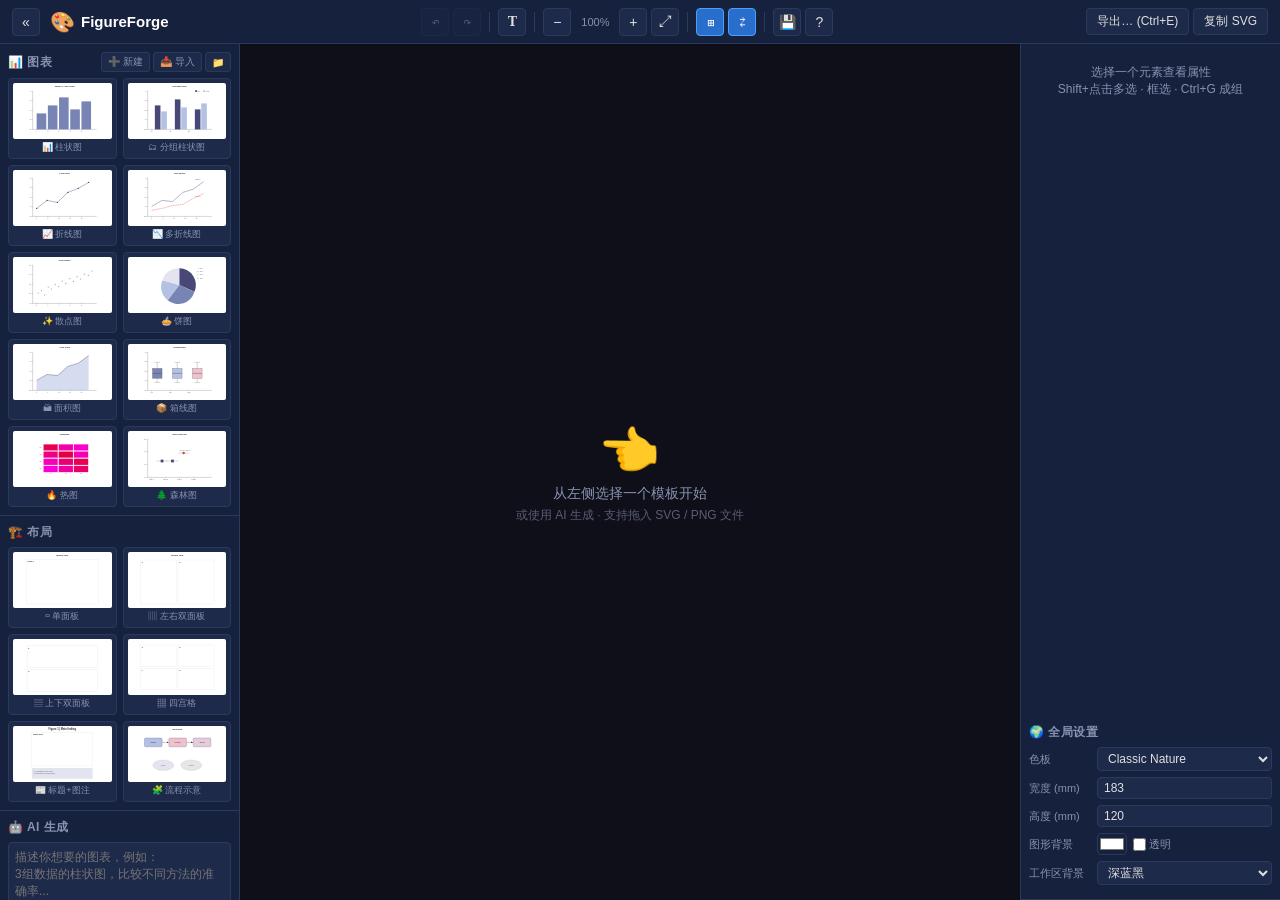
==== figureforge/index.html @ 6928ecb3 "fix(figureforge): PNG export broken by malformed font-family; library menu clipped; add width preset" ====
<!DOCTYPE html>
<html lang="zh-CN">
<head>
  <meta charset="UTF-8">
  <meta name="viewport" content="width=device-width, initial-scale=1.0">
  <title>FigureForge — 可视化图形编辑器</title>
  <link rel="stylesheet" href="css/style.css">
</head>
<body>
  <header id="topbar">
    <div class="logo">
      <button id="btn-collapse-left" class="tool-btn" title="收起/展开左侧栏">«</button>
      <span class="logo-icon">🎨</span>
      <span class="logo-text">FigureForge</span>
    </div>
    <div class="toolbar">
      <button id="btn-undo" class="tool-btn" title="撤销 (Ctrl+Z)" disabled>↶</button>
      <button id="btn-redo" class="tool-btn" title="重做 (Ctrl+Y)" disabled>↷</button>
      <span class="tool-sep"></span>
      <button id="btn-insert-text" class="tool-btn text-btn" title="插入文本框">T</button>
      <span class="tool-sep"></span>
      <button id="btn-zoom-out" class="tool-btn" title="缩小">−</button>
      <span id="zoom-level" class="zoom-display">100%</span>
      <button id="btn-zoom-in" class="tool-btn" title="放大">+</button>
      <button id="btn-zoom-fit" class="tool-btn" title="适应窗口">⤢</button>
      <span class="tool-sep"></span>
      <button id="btn-grid" class="tool-btn active" title="网格">⊞</button>
      <button id="btn-snap" class="tool-btn active" title="对齐辅助">⇄</button>
      <span class="tool-sep"></span>
      <button id="btn-save" class="tool-btn" title="保存到浏览器 (Ctrl+S)，下次打开自动恢复">💾</button>
      <button id="btn-help" class="tool-btn" title="快捷键帮助 (?)">?</button>
    </div>
    <div class="export-bar">
      <button id="btn-export-svg" class="export-btn">导出… (Ctrl+E)</button>
      <button id="btn-copy-svg" class="export-btn">复制 SVG</button>
    </div>
  </header>
  <div id="main-layout">
    <aside id="left-panel">
      <div class="panel-section">
        <div class="panel-title-row">
          <h3 class="panel-title">📊 图表</h3>
          <div class="panel-title-actions">
            <button id="btn-new-figure" class="mini-btn" title="新建空白图">➕ 新建</button>
            <button id="btn-import-svg" class="mini-btn" title="导入 SVG 文件为模板">📥 导入</button>
            <button id="btn-new-folder" class="mini-btn" title="新建分组文件夹">📁</button>
          </div>
        </div>
        <div id="chart-gallery" class="template-gallery"></div>
      </div>
      <div class="panel-section">
        <div class="panel-title-row">
          <h3 class="panel-title">🏗️ 布局</h3>
        </div>
        <div id="layout-gallery" class="template-gallery"></div>
      </div>
      <div class="panel-section ai-section">
        <h3 class="panel-title">🤖 AI 生成</h3>
        <textarea id="ai-prompt" class="ai-input" rows="4" placeholder="描述你想要的图表，例如：&#10;3组数据的柱状图，比较不同方法的准确率..."></textarea>
        <div class="ai-controls">
          <select id="ai-palette-select" class="ai-select" title="选择色板"></select>
          <button id="btn-ai-generate" class="ai-generate-btn">✨ 生成</button>
        </div>
        <div id="ai-status" class="ai-status"></div>
      </div>
    </aside>
    <main id="canvas-area">
      <div id="canvas-container">
        <div id="canvas-empty" class="canvas-empty">
          <div class="empty-icon">👈</div>
          <p>从左侧选择一个模板开始</p>
          <p class="empty-hint">或使用 AI 生成 · 支持拖入 SVG / PNG 文件</p>
        </div>
        <div id="svg-canvas" class="svg-canvas hidden"></div>
        <svg id="guides-overlay"></svg>
        <input id="text-editor" class="text-editor" type="text" spellcheck="false" />
        <div id="selection-overlay" class="selection-overlay"></div>
      </div>
      <div id="context-menu" class="context-menu hidden"></div>
    </main>
    <aside id="right-panel">
      <div id="prop-empty" class="prop-empty">
        <p>选择一个元素查看属性</p>
        <p class="empty-hint">Shift+点击多选 · 框选 · Ctrl+G 成组</p>
      </div>
      <div id="prop-panel" class="prop-panel hidden">
        <h3 class="panel-title" id="prop-title">属性</h3>
        <div id="prop-content"></div>
      </div>
      <div class="panel-section global-section">
        <h3 class="panel-title">🌍 全局设置</h3>
        <div class="prop-row">
          <label>色板</label>
          <select id="global-palette" class="prop-select"></select>
        </div>
        <div class="prop-row">
          <label>宽度 (mm)</label>
          <input type="number" id="global-width" class="prop-input" value="183" min="50" max="500">
        </div>
        <div class="prop-row">
          <label>高度 (mm)</label>
          <input type="number" id="global-height" class="prop-input" value="120" min="50" max="500">
        </div>
        <div class="prop-row">
          <label>图形背景</label>
          <div class="bg-controls">
            <input type="color" id="global-bg-color" value="#FFFFFF" title="图形背景色">
            <label class="check-label"><input type="checkbox" id="global-bg-transparent"> 透明</label>
          </div>
        </div>
        <div class="prop-row">
          <label>工作区背景</label>
          <select id="workspace-bg" class="prop-select">
            <option value="#0f0f1a">深蓝黑</option>
            <option value="#2b2b36">深灰</option>
            <option value="#e8e8ec">浅灰</option>
            <option value="#ffffff">白色</option>
            <option value="#1a2e1f">墨绿</option>
            <option value="#2e1a2a">暗紫</option>
          </select>
        </div>
      </div>
    </aside>
  </div>

  <div id="export-modal" class="modal hidden">
    <div class="modal-box">
      <h3 class="modal-title">导出图形</h3>
      <div class="modal-row">
        <span class="modal-label">格式</span>
        <div id="exp-formats" class="seg-group"></div>
      </div>
      <div class="modal-row" id="exp-scale-row">
        <span class="modal-label">分辨率</span>
        <div id="exp-scales" class="seg-group"></div>
      </div>
      <div class="modal-row" id="exp-bg-row">
        <span class="modal-label">背景</span>
        <div class="seg-group">
          <label class="seg-btn radio-label"><input type="radio" name="exp-bg" value="#FFFFFF" checked> 白色</label>
          <label class="seg-btn radio-label"><input type="radio" name="exp-bg" value="transparent"> 透明</label>
        </div>
      </div>
      <p id="exp-hint" class="modal-hint"></p>
      <div class="modal-actions">
        <button id="btn-export-cancel" class="export-btn">取消</button>
        <button id="btn-export-do" class="ai-generate-btn">导出</button>
      </div>
    </div>
  </div>

  <div id="help-modal" class="modal hidden">
    <div class="modal-box">
      <h3 class="modal-title">⌨️ 快捷键</h3>
      <div class="help-grid">
        <span>撤销 / 重做</span><span>Ctrl+Z / Ctrl+Y</span>
        <span>保存到浏览器</span><span>Ctrl+S</span>
        <span>导出对话框</span><span>Ctrl+E</span>
        <span>多选元素</span><span>Shift+点击 / 空白处拖框选</span>
        <span>全选</span><span>Ctrl+A</span>
        <span>成组 / 解组</span><span>Ctrl+G / Ctrl+Shift+G</span>
        <span>复制 / 删除</span><span>Ctrl+D / Delete</span>
        <span>微移元素</span><span>方向键（Shift+方向键 = 10 单位）</span>
        <span>缩放画布</span><span>Ctrl+加/减/0，或鼠标滚轮</span>
        <span>关闭吸附</span><span>按住 Alt 拖动</span>
        <span>复制 SVG</span><span>Ctrl+Shift+C</span>
        <span>本帮助</span><span>?</span>
      </div>
      <div class="modal-actions">
        <button id="btn-help-close" class="export-btn">关闭</button>
      </div>
    </div>
  </div>

  <input type="file" id="file-import-svg" accept=".svg" class="hidden" />
  <script src="js/palettes.js"></script>
  <script src="js/templates.js"></script>
  <script src="js/history.js"></script>
  <script src="js/storage.js"></script>
  <script src="js/library.js"></script>
  <script src="js/canvas.js"></script>
  <script src="js/properties.js"></script>
  <script src="js/ai-generate.js"></script>
  <script src="js/export.js"></script>
  <script src="js/app.js"></script>
</body>
</html>
---- figureforge/css/style.css ----
/* FigureForge — Stylesheet
   Dark theme scientific editor aesthetic. Three-panel layout. */

:root {
  --bg: #1a1a2e; --bg-panel: #16213e; --bg-canvas: #0f0f1a; --bg-input: #1e2a4a;
  --border: #2a3a5c; --text: #e0e0e0; --text-dim: #8892b0; --text-bright: #ffffff;
  --accent: #4a9eff; --accent-dim: #2a6eCC; --danger: #e53935; --success: #2e9e44;
  --selection: #4a9eff; --radius: 4px;
  --font: -apple-system, BlinkMacSystemFont, 'Segoe UI', Roboto, sans-serif;
}

* { margin: 0; padding: 0; box-sizing: border-box; }
body { font-family: var(--font); background: var(--bg); color: var(--text); overflow: hidden; height: 100vh; font-size: 13px; }

#topbar { display: flex; align-items: center; justify-content: space-between; height: 44px; background: var(--bg-panel); border-bottom: 1px solid var(--border); padding: 0 12px; gap: 12px; }
.logo { display: flex; align-items: center; gap: 6px; flex-shrink: 0; }
.logo-icon { font-size: 20px; }
.logo-text { font-size: 15px; font-weight: 600; color: var(--text-bright); }
.toolbar { display: flex; align-items: center; gap: 4px; }
.tool-btn { background: var(--bg-input); border: 1px solid var(--border); color: var(--text); width: 28px; height: 28px; border-radius: var(--radius); cursor: pointer; font-size: 14px; display: flex; align-items: center; justify-content: center; transition: all 0.15s; }
.tool-btn:hover { background: var(--accent-dim); border-color: var(--accent); }
.tool-btn:disabled { opacity: 0.3; cursor: not-allowed; }
.tool-btn.active { background: var(--accent-dim); border-color: var(--accent); color: var(--text-bright); }
.tool-sep { width: 1px; height: 20px; background: var(--border); margin: 0 4px; }
.zoom-display { font-size: 11px; color: var(--text-dim); min-width: 40px; text-align: center; }
.export-bar { display: flex; gap: 4px; }
.export-btn { background: var(--bg-input); border: 1px solid var(--border); color: var(--text); padding: 4px 10px; border-radius: var(--radius); cursor: pointer; font-size: 12px; transition: all 0.15s; }
.export-btn:hover { background: var(--accent-dim); border-color: var(--accent); }

#main-layout { display: flex; height: calc(100vh - 44px); }
#left-panel { width: 240px; background: var(--bg-panel); border-right: 1px solid var(--border); overflow-y: auto; flex-shrink: 0; }
#right-panel { width: 260px; background: var(--bg-panel); border-left: 1px solid var(--border); overflow-y: auto; flex-shrink: 0; display: flex; flex-direction: column; }
.panel-section { padding: 8px; border-bottom: 1px solid var(--border); }
.panel-title { font-size: 12px; font-weight: 600; color: var(--text-dim); margin-bottom: 6px; text-transform: uppercase; letter-spacing: 0.5px; }

.template-gallery { display: grid; grid-template-columns: 1fr 1fr; gap: 6px; }
.template-item { background: var(--bg-input); border: 1px solid var(--border); border-radius: var(--radius); padding: 4px; cursor: pointer; transition: all 0.15s; display: flex; flex-direction: column; align-items: stretch; gap: 2px; overflow: hidden; }
.template-item:hover { border-color: var(--accent); background: var(--accent-dim); }
.template-item.selected { border-color: var(--accent); box-shadow: 0 0 0 1px var(--accent); }
.template-thumb { width: 100%; height: 56px; background: #fff; border-radius: 2px; display: flex; align-items: center; justify-content: center; overflow: hidden; }
.template-thumb svg { max-width: 100%; max-height: 100%; }
.template-label { font-size: 9px; color: var(--text-dim); text-align: center; white-space: nowrap; overflow: hidden; text-overflow: ellipsis; }
.template-item.selected .template-label { color: var(--text-bright); }

.ai-section { display: flex; flex-direction: column; }
.ai-input { background: var(--bg-input); border: 1px solid var(--border); border-radius: var(--radius); color: var(--text); font-family: var(--font); font-size: 12px; padding: 6px; resize: vertical; width: 100%; }
.ai-input:focus { outline: none; border-color: var(--accent); }
.ai-controls { display: flex; gap: 4px; margin-top: 6px; }
.ai-select { background: var(--bg-input); border: 1px solid var(--border); color: var(--text); border-radius: var(--radius); padding: 4px; font-size: 11px; flex: 1; }
.ai-generate-btn { background: var(--accent); border: none; color: var(--text-bright); padding: 4px 12px; border-radius: var(--radius); cursor: pointer; font-size: 12px; font-weight: 600; transition: all 0.15s; white-space: nowrap; }
.ai-generate-btn:hover { background: var(--accent-dim); }
.ai-generate-btn:disabled { opacity: 0.5; cursor: wait; }
.ai-status { font-size: 11px; color: var(--text-dim); margin-top: 4px; min-height: 14px; }
.ai-status.error { color: var(--danger); }
.ai-status.success { color: var(--success); }

#canvas-area { flex: 1; background: var(--bg-canvas); position: relative; overflow: hidden; }
#canvas-container { width: 100%; height: 100%; display: flex; align-items: center; justify-content: center; position: relative; }
.canvas-empty { text-align: center; color: var(--text-dim); }
.canvas-empty .empty-icon { font-size: 48px; margin-bottom: 8px; }
.canvas-empty p { font-size: 14px; }
.canvas-empty .empty-hint { font-size: 12px; color: var(--text-dim); opacity: 0.6; margin-top: 4px; }
.svg-canvas { background: #ffffff; box-shadow: 0 4px 20px rgba(0,0,0,0.4); position: relative; cursor: default; }
.svg-canvas.hidden { display: none; }
.canvas-empty.hidden { display: none; }
.svg-canvas.show-grid { background-image: linear-gradient(rgba(0,0,0,0.04) 1px, transparent 1px), linear-gradient(90deg, rgba(0,0,0,0.04) 1px, transparent 1px); background-size: 10px 10px; }
.svg-canvas svg { display: block; }
.svg-canvas svg [data-edit="true"] { cursor: move; }
.svg-canvas svg text[data-edit="true"] { cursor: text; }
.selection-overlay { position: absolute; pointer-events: none; border: 1.5px solid var(--selection); border-radius: 2px; box-shadow: 0 0 0 1px rgba(74,158,255,0.3); display: none; }
.selection-overlay.active { display: block; }

/* Smart alignment guides (BioRender / Figma style) */
#guides-overlay { position: absolute; inset: 0; width: 100%; height: 100%; pointer-events: none; z-index: 30; overflow: visible; }
#guides-overlay .smart-guide { stroke: #e91e8c; stroke-width: 1; stroke-dasharray: none; opacity: 0.95; }
#guides-overlay .member-rect { fill: none; stroke: var(--selection); stroke-width: 1; stroke-dasharray: 3,3; opacity: 0.8; }
#guides-overlay .rubber-rect { fill: rgba(74,158,255,0.08); stroke: var(--selection); stroke-width: 1; stroke-dasharray: 4,3; }

/* Inline text editor */
.text-editor { position: absolute; display: none; z-index: 40; background: rgba(255,255,255,0.96); border: 1px solid var(--accent); border-radius: 2px; padding: 0 3px; outline: none; font-family: var(--font); pointer-events: auto; }
.text-editor.active { display: block; }

/* Toolbar extras */
.text-btn { font-weight: 700; font-family: Georgia, serif; }
#btn-collapse-left { margin-right: 4px; }

/* Left panel collapse */
#left-panel { transition: width 0.15s ease; overflow-x: hidden; }
#left-panel.collapsed { width: 0 !important; border-right: none; padding: 0; }

/* Panel section header row */
.panel-title-row { display: flex; align-items: center; justify-content: space-between; margin-bottom: 6px; gap: 4px; }
.panel-title-row .panel-title { margin-bottom: 0; }
.panel-title-actions { display: flex; gap: 3px; }
.mini-btn { background: var(--bg-input); border: 1px solid var(--border); color: var(--text-dim); border-radius: 3px; font-size: 10px; padding: 2px 6px; cursor: pointer; white-space: nowrap; transition: all 0.15s; }
.mini-btn:hover { border-color: var(--accent); color: var(--text-bright); }

/* Folders */
.folder-row { grid-column: 1 / -1; display: flex; align-items: center; gap: 5px; padding: 4px 6px; background: var(--bg-input); border: 1px solid var(--border); border-radius: var(--radius); cursor: pointer; font-size: 12px; color: var(--text); user-select: none; }
.folder-row:hover { border-color: var(--accent); }
.folder-toggle { width: 10px; color: var(--text-dim); font-size: 9px; }
.folder-icon { font-size: 12px; }
.folder-name { flex: 1; overflow: hidden; text-overflow: ellipsis; white-space: nowrap; }
.folder-count { font-size: 10px; color: var(--text-dim); background: var(--bg-panel); border-radius: 8px; padding: 0 6px; }
.inline-rename { background: var(--bg-panel); border: 1px solid var(--accent); color: var(--text-bright); font-size: 10px; border-radius: 2px; padding: 1px 3px; width: 100%; min-width: 0; outline: none; font-family: var(--font); }

/* Property panel buttons */
.prop-btn { background: var(--bg-input); border: 1px solid var(--border); color: var(--text); border-radius: var(--radius); font-size: 11px; padding: 4px 8px; cursor: pointer; flex: 1; transition: all 0.15s; }
.prop-btn:hover { border-color: var(--accent); }
.prop-btn.danger { color: var(--danger); }
.prop-btn.danger:hover { background: rgba(229,57,53,0.15); }

/* Background controls */
.bg-controls { display: flex; align-items: center; gap: 6px; flex: 1; }
.bg-controls input[type="color"] { width: 30px; height: 22px; border: 1px solid var(--border); border-radius: var(--radius); background: none; cursor: pointer; padding: 0; }
.check-label { font-size: 11px; color: var(--text-dim); display: flex; align-items: center; gap: 3px; white-space: nowrap; cursor: pointer; }

/* Modals */
.modal { position: fixed; inset: 0; background: rgba(0,0,0,0.55); z-index: 500; display: flex; align-items: center; justify-content: center; }
.modal.hidden { display: none; }
.modal-box { background: var(--bg-panel); border: 1px solid var(--border); border-radius: 8px; padding: 18px 20px; width: 420px; max-width: 92vw; max-height: 86vh; overflow-y: auto; box-shadow: 0 12px 40px rgba(0,0,0,0.5); }
.modal-title { font-size: 14px; color: var(--text-bright); margin-bottom: 14px; }
.modal-row { display: flex; align-items: center; gap: 10px; margin-bottom: 10px; flex-wrap: wrap; }
.modal-label { font-size: 12px; color: var(--text-dim); min-width: 52px; }
.modal-hint { font-size: 11px; color: var(--text-dim); margin: 4px 0 12px 0; min-height: 14px; }
.modal-actions { display: flex; justify-content: flex-end; gap: 8px; }
.seg-group { display: flex; gap: 4px; flex-wrap: wrap; }
.seg-btn { background: var(--bg-input); border: 1px solid var(--border); color: var(--text); border-radius: var(--radius); font-size: 12px; padding: 5px 12px; cursor: pointer; transition: all 0.15s; }
.seg-btn:hover { border-color: var(--accent); }
.seg-btn.active { background: var(--accent-dim); border-color: var(--accent); color: var(--text-bright); }
.radio-label { display: flex; align-items: center; gap: 5px; }

/* Help modal */
.help-grid { display: grid; grid-template-columns: auto 1fr; gap: 6px 16px; font-size: 12px; margin-bottom: 12px; }
.help-grid span:nth-child(odd) { color: var(--text-dim); }
.help-grid span:nth-child(even) { color: var(--text-bright); font-family: monospace; }

/* Drop hover state */
#canvas-area.drop-hover::after { content: '松手放入 SVG / 图片'; position: absolute; inset: 12px; border: 2px dashed var(--accent); border-radius: 8px; display: flex; align-items: center; justify-content: center; color: var(--text-bright); font-size: 15px; background: rgba(74,158,255,0.08); pointer-events: none; z-index: 50; }


.context-menu { position: absolute; background: var(--bg-panel); border: 1px solid var(--border); border-radius: var(--radius); box-shadow: 0 4px 12px rgba(0,0,0,0.4); z-index: 100; min-width: 140px; padding: 4px 0; }
.context-menu.hidden { display: none; }
.context-menu-item { padding: 6px 12px; cursor: pointer; font-size: 12px; color: var(--text); display: flex; align-items: center; gap: 6px; }
.context-menu-item:hover { background: var(--accent-dim); }
.context-menu-item.danger { color: var(--danger); }
.context-menu-item.danger:hover { background: rgba(229,57,53,0.2); }
.context-menu-sep { height: 1px; background: var(--border); margin: 4px 0; }

.prop-empty { padding: 20px; text-align: center; color: var(--text-dim); font-size: 12px; }
.prop-panel.hidden { display: none; }
.prop-panel { padding: 8px; flex: 1; }
.prop-row { display: flex; align-items: center; justify-content: space-between; margin-bottom: 6px; gap: 8px; }
.prop-row label { font-size: 11px; color: var(--text-dim); flex-shrink: 0; min-width: 60px; }
.prop-input, .prop-select { background: var(--bg-input); border: 1px solid var(--border); color: var(--text); border-radius: var(--radius); padding: 3px 6px; font-size: 12px; flex: 1; min-width: 0; font-family: var(--font); }
.prop-input:focus, .prop-select:focus { outline: none; border-color: var(--accent); }
.prop-color { display: flex; align-items: center; gap: 4px; flex: 1; }
.prop-color input[type="color"] { width: 28px; height: 22px; border: 1px solid var(--border); border-radius: var(--radius); cursor: pointer; background: none; padding: 0; }
.prop-color input[type="color"]::-webkit-color-swatch-wrapper { padding: 0; }
.prop-color input[type="color"]::-webkit-color-swatch { border: none; border-radius: 2px; }
.prop-color input[type="text"] { background: var(--bg-input); border: 1px solid var(--border); color: var(--text); border-radius: var(--radius); padding: 3px 4px; font-size: 11px; flex: 1; min-width: 0; font-family: monospace; }
.prop-slider { display: flex; align-items: center; gap: 6px; flex: 1; }
.prop-slider input[type="range"] { flex: 1; height: 4px; -webkit-appearance: none; appearance: none; background: var(--bg-input); border-radius: 2px; outline: none; }
.prop-slider input[type="range"]::-webkit-slider-thumb { -webkit-appearance: none; appearance: none; width: 12px; height: 12px; border-radius: 50%; background: var(--accent); cursor: pointer; }
.prop-slider .slider-value { font-size: 10px; color: var(--text-dim); min-width: 30px; text-align: right; font-family: monospace; }
.prop-section-header { font-size: 11px; font-weight: 600; color: var(--accent); margin: 8px 0 4px 0; padding-bottom: 2px; border-bottom: 1px solid var(--border); }
.global-section { margin-top: auto; }

::-webkit-scrollbar { width: 6px; height: 6px; }
::-webkit-scrollbar-track { background: var(--bg-panel); }
::-webkit-scrollbar-thumb { background: var(--border); border-radius: 3px; }
::-webkit-scrollbar-thumb:hover { background: var(--text-dim); }
.hidden { display: none !important; }

.ff-toast { position: fixed; bottom: 24px; left: 50%; transform: translateX(-50%) translateY(20px); background: var(--bg-panel); border: 1px solid var(--border); color: var(--text); padding: 8px 16px; border-radius: var(--radius); font-size: 12px; box-shadow: 0 4px 12px rgba(0,0,0,0.4); z-index: 1000; opacity: 0; pointer-events: none; transition: all 0.25s; }
.ff-toast.show { opacity: 1; transform: translateX(-50%) translateY(0); }
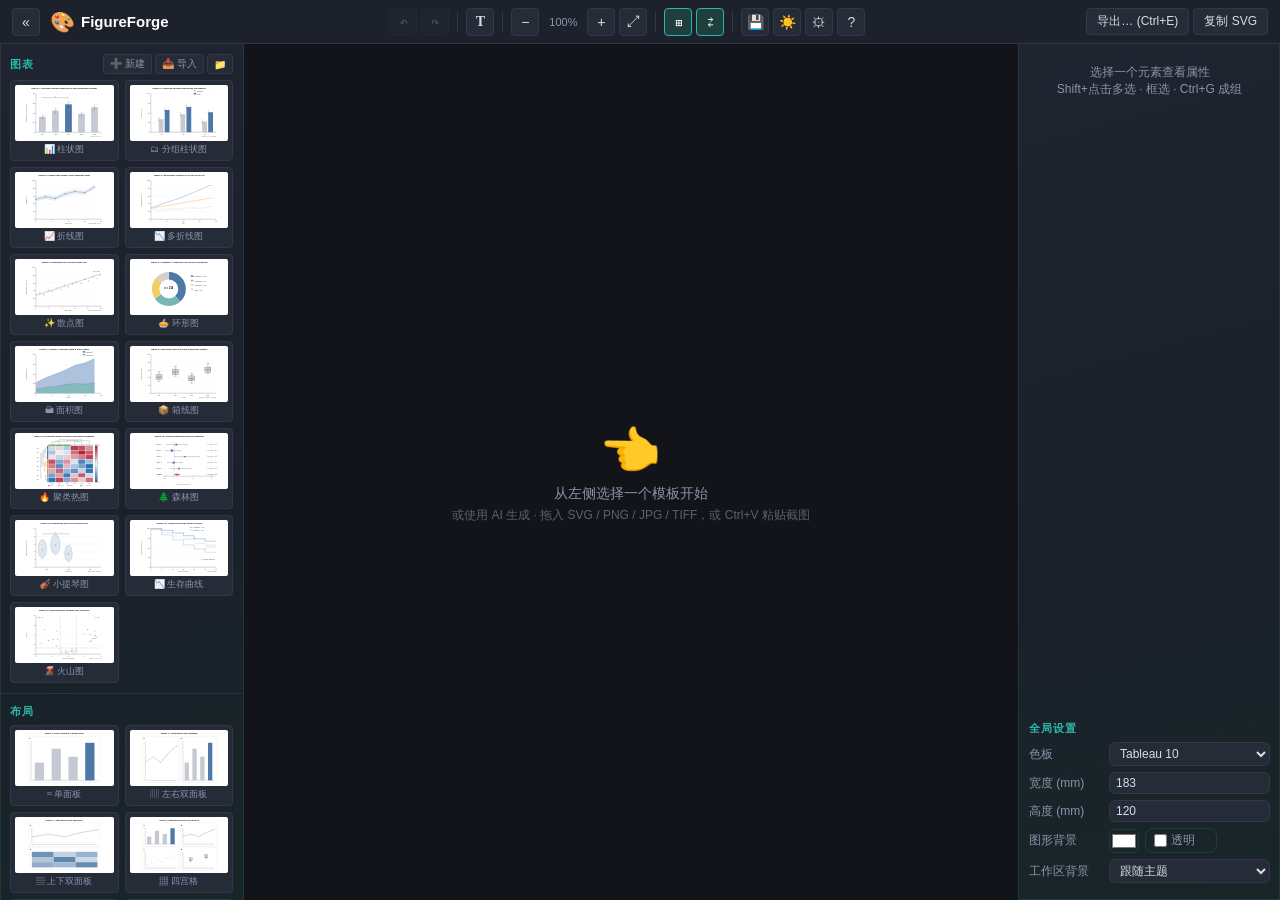
==== commit 0473ccab: "feat(figureforge): major upgrade — 22 pub-grade templates, 14 palettes, day/night theme, bitmap edit" ====
--- a/figureforge/index.html
+++ b/figureforge/index.html
@@ -28,6 +28,8 @@
       <button id="btn-snap" class="tool-btn active" title="对齐辅助">⇄</button>
       <span class="tool-sep"></span>
       <button id="btn-save" class="tool-btn" title="保存到浏览器 (Ctrl+S)，下次打开自动恢复">💾</button>
+      <button id="btn-theme" class="tool-btn" title="切换白天 / 黑夜主题">☀️</button>
+      <button id="btn-settings" class="tool-btn" title="AI 接口设置">⚙</button>
       <button id="btn-help" class="tool-btn" title="快捷键帮助 (?)">?</button>
     </div>
     <div class="export-bar">
@@ -39,10 +41,10 @@
     <aside id="left-panel">
       <div class="panel-section">
         <div class="panel-title-row">
-          <h3 class="panel-title">📊 图表</h3>
+          <h3 class="panel-title">图表</h3>
           <div class="panel-title-actions">
             <button id="btn-new-figure" class="mini-btn" title="新建空白图">➕ 新建</button>
-            <button id="btn-import-svg" class="mini-btn" title="导入 SVG 文件为模板">📥 导入</button>
+            <button id="btn-import-svg" class="mini-btn" title="导入 SVG（可编辑矢量）或 PNG / JPG / TIFF 图片">📥 导入</button>
             <button id="btn-new-folder" class="mini-btn" title="新建分组文件夹">📁</button>
           </div>
         </div>
@@ -50,12 +52,12 @@
       </div>
       <div class="panel-section">
         <div class="panel-title-row">
-          <h3 class="panel-title">🏗️ 布局</h3>
+          <h3 class="panel-title">布局</h3>
         </div>
         <div id="layout-gallery" class="template-gallery"></div>
       </div>
       <div class="panel-section ai-section">
-        <h3 class="panel-title">🤖 AI 生成</h3>
+        <h3 class="panel-title">AI 生成</h3>
         <textarea id="ai-prompt" class="ai-input" rows="4" placeholder="描述你想要的图表，例如：&#10;3组数据的柱状图，比较不同方法的准确率..."></textarea>
         <div class="ai-controls">
           <select id="ai-palette-select" class="ai-select" title="选择色板"></select>
@@ -69,7 +71,7 @@
         <div id="canvas-empty" class="canvas-empty">
           <div class="empty-icon">👈</div>
           <p>从左侧选择一个模板开始</p>
-          <p class="empty-hint">或使用 AI 生成 · 支持拖入 SVG / PNG 文件</p>
+          <p class="empty-hint">或使用 AI 生成 · 拖入 SVG / PNG / JPG / TIFF，或 Ctrl+V 粘贴截图</p>
         </div>
         <div id="svg-canvas" class="svg-canvas hidden"></div>
         <svg id="guides-overlay"></svg>
@@ -88,7 +90,7 @@
         <div id="prop-content"></div>
       </div>
       <div class="panel-section global-section">
-        <h3 class="panel-title">🌍 全局设置</h3>
+        <h3 class="panel-title">全局设置</h3>
         <div class="prop-row">
           <label>色板</label>
           <select id="global-palette" class="prop-select"></select>
@@ -111,12 +113,24 @@
         <div class="prop-row">
           <label>工作区背景</label>
           <select id="workspace-bg" class="prop-select">
-            <option value="#0f0f1a">深蓝黑</option>
-            <option value="#2b2b36">深灰</option>
-            <option value="#e8e8ec">浅灰</option>
-            <option value="#ffffff">白色</option>
-            <option value="#1a2e1f">墨绿</option>
-            <option value="#2e1a2a">暗紫</option>
+            <option value="auto">跟随主题</option>
+            <optgroup label="深色">
+              <option value="#121419">曜石黑</option>
+              <option value="#0f0f1a">深蓝黑</option>
+              <option value="#23262e">石墨灰</option>
+              <option value="#1a2e1f">墨绿</option>
+              <option value="#2e1a2a">暗紫</option>
+              <option value="#2e1a1a">酒红</option>
+              <option value="#0e2233">深海蓝</option>
+            </optgroup>
+            <optgroup label="浅色">
+              <option value="#e2e7ef">云雾灰</option>
+              <option value="#dde4ee">蓝灰</option>
+              <option value="#f5f2ea">象牙白</option>
+              <option value="#ece2d0">暖沙</option>
+              <option value="#dfe9e8">浅青</option>
+              <option value="#ffffff">纯白</option>
+            </optgroup>
           </select>
         </div>
       </div>
@@ -145,6 +159,20 @@
       <div class="modal-actions">
         <button id="btn-export-cancel" class="export-btn">取消</button>
         <button id="btn-export-do" class="ai-generate-btn">导出</button>
+      </div>
+    </div>
+  </div>
+
+  <div id="settings-modal" class="modal hidden">
+    <div class="modal-box">
+      <h3 class="modal-title">⚙ AI 接口设置</h3>
+      <div class="modal-row"><span class="modal-label">API 地址</span><input type="text" id="set-api-base" class="prop-input" style="flex:1" placeholder="https://api.openai.com/v1"></div>
+      <div class="modal-row"><span class="modal-label">API Key</span><input type="password" id="set-api-key" class="prop-input" style="flex:1" placeholder="sk-..."></div>
+      <div class="modal-row"><span class="modal-label">模型</span><input type="text" id="set-api-model" class="prop-input" style="flex:1" placeholder="gpt-4o"></div>
+      <p class="modal-hint">配置仅保存在浏览器本地，通过 OpenAI 兼容接口直接调用。留空时「✨ 生成」会展示内置出版级示例图。</p>
+      <div class="modal-actions">
+        <button id="btn-settings-close" class="export-btn">取消</button>
+        <button id="btn-settings-save" class="ai-generate-btn">保存</button>
       </div>
     </div>
   </div>
@@ -161,9 +189,12 @@
         <span>成组 / 解组</span><span>Ctrl+G / Ctrl+Shift+G</span>
         <span>复制 / 删除</span><span>Ctrl+D / Delete</span>
         <span>微移元素</span><span>方向键（Shift+方向键 = 10 单位）</span>
+        <span>缩放元素</span><span>选中矩形/圆/图片后拖动四角手柄</span>
         <span>缩放画布</span><span>Ctrl+加/减/0，或鼠标滚轮</span>
         <span>关闭吸附</span><span>按住 Alt 拖动</span>
         <span>复制 SVG</span><span>Ctrl+Shift+C</span>
+        <span>粘贴图片</span><span>Ctrl+V（截图直接入画布）</span>
+        <span>裁剪 / 旋转图片</span><span>双击图片，或选中后在右侧面板</span>
         <span>本帮助</span><span>?</span>
       </div>
       <div class="modal-actions">
@@ -172,7 +203,7 @@
     </div>
   </div>
 
-  <input type="file" id="file-import-svg" accept=".svg" class="hidden" />
+  <input type="file" id="file-import-svg" accept=".svg,.png,.jpg,.jpeg,.webp,.gif,.tiff,.tif" class="hidden" />
   <script src="js/palettes.js"></script>
   <script src="js/templates.js"></script>
   <script src="js/history.js"></script>
@@ -182,6 +213,7 @@
   <script src="js/properties.js"></script>
   <script src="js/ai-generate.js"></script>
   <script src="js/export.js"></script>
+  <script src="js/daynight.js"></script>
   <script src="js/app.js"></script>
 </body>
 </html>
--- a/figureforge/css/style.css
+++ b/figureforge/css/style.css
@@ -1,12 +1,31 @@
 /* FigureForge — Stylesheet
-   Dark theme scientific editor aesthetic. Three-panel layout. */
+   Dual theme (dark default + light) over CSS variables, three-panel layout.
+   Toggle via the ☀/🌙 toolbar button with the day/night sky transition.
+   Control-panel design language (filled sliders, hairline sections, teal
+   micro-labels, gradient panels) adapted from currve-arrow.yysuni.com. */
 
 :root {
-  --bg: #1a1a2e; --bg-panel: #16213e; --bg-canvas: #0f0f1a; --bg-input: #1e2a4a;
-  --border: #2a3a5c; --text: #e0e0e0; --text-dim: #8892b0; --text-bright: #ffffff;
-  --accent: #4a9eff; --accent-dim: #2a6eCC; --danger: #e53935; --success: #2e9e44;
-  --selection: #4a9eff; --radius: 4px;
+  --bg: #171a21; --bg-panel: #1d212b; --bg-canvas: #121419; --bg-input: #262b38;
+  --border: #313849; --text: #d7dce6; --text-dim: #8a94ab; --text-bright: #ffffff;
+  --accent: #2bb8ab; --accent-dim: #1e3f3c; --danger: #e53935; --success: #2e9e44;
+  --selection: #2bb8ab; --radius: 4px;
+  --shadow-canvas: 0 4px 20px rgba(0,0,0,0.45);
+  --track: #39404e; --thumb-ring: #565f70;
+  --panel-grad: linear-gradient(165deg, #1f2430 0%, #1b202a 55%, #182628 100%);
+  --border-panel: rgba(43, 184, 171, 0.16);
   --font: -apple-system, BlinkMacSystemFont, 'Segoe UI', Roboto, sans-serif;
+}
+
+/* Daylight (paper) theme — flipped by body.theme-light */
+body.theme-light {
+  --bg: #e9edf4; --bg-panel: #f8fafd; --bg-canvas: #e2e7ef; --bg-input: #ffffff;
+  --border: #d3dae6; --text: #2c3345; --text-dim: #64708c; --text-bright: #131826;
+  --accent: #0d9488; --accent-dim: #d7f0ec; --danger: #c62828; --success: #2e7d32;
+  --selection: #0d9488;
+  --shadow-canvas: 0 6px 24px rgba(30, 42, 68, 0.16);
+  --track: #e5e7eb; --thumb-ring: #cbd5e1;
+  --panel-grad: linear-gradient(165deg, #ffffff 0%, #f7f9fb 55%, #ecf7f5 100%);
+  --border-panel: rgba(13, 148, 136, 0.2);
 }
 
 * { margin: 0; padding: 0; box-sizing: border-box; }
@@ -22,16 +41,17 @@
 .tool-btn:disabled { opacity: 0.3; cursor: not-allowed; }
 .tool-btn.active { background: var(--accent-dim); border-color: var(--accent); color: var(--text-bright); }
 .tool-sep { width: 1px; height: 20px; background: var(--border); margin: 0 4px; }
-.zoom-display { font-size: 11px; color: var(--text-dim); min-width: 40px; text-align: center; }
+.zoom-display { font-size: 11px; color: var(--text-dim); min-width: 40px; text-align: center; font-variant-numeric: tabular-nums; }
 .export-bar { display: flex; gap: 4px; }
 .export-btn { background: var(--bg-input); border: 1px solid var(--border); color: var(--text); padding: 4px 10px; border-radius: var(--radius); cursor: pointer; font-size: 12px; transition: all 0.15s; }
 .export-btn:hover { background: var(--accent-dim); border-color: var(--accent); }
 
 #main-layout { display: flex; height: calc(100vh - 44px); }
-#left-panel { width: 240px; background: var(--bg-panel); border-right: 1px solid var(--border); overflow-y: auto; flex-shrink: 0; }
-#right-panel { width: 260px; background: var(--bg-panel); border-left: 1px solid var(--border); overflow-y: auto; flex-shrink: 0; display: flex; flex-direction: column; }
-.panel-section { padding: 8px; border-bottom: 1px solid var(--border); }
-.panel-title { font-size: 12px; font-weight: 600; color: var(--text-dim); margin-bottom: 6px; text-transform: uppercase; letter-spacing: 0.5px; }
+#left-panel { width: 244px; background: var(--panel-grad); border-right: 1px solid var(--border-panel); overflow-y: auto; flex-shrink: 0; box-shadow: inset 1px 0 0 rgba(255,255,255,0.06); }
+#right-panel { width: 262px; background: var(--panel-grad); border-left: 1px solid var(--border-panel); overflow-y: auto; flex-shrink: 0; display: flex; flex-direction: column; box-shadow: inset -1px 0 0 rgba(255,255,255,0.06); }
+body.theme-light #left-panel, body.theme-light #right-panel { box-shadow: none; }
+.panel-section { padding: 10px; border-bottom: 1px solid var(--border-panel); }
+.panel-title { font-size: 11px; font-weight: 600; color: var(--accent); margin-bottom: 6px; text-transform: uppercase; letter-spacing: 0.09em; }
 
 .template-gallery { display: grid; grid-template-columns: 1fr 1fr; gap: 6px; }
 .template-item { background: var(--bg-input); border: 1px solid var(--border); border-radius: var(--radius); padding: 4px; cursor: pointer; transition: all 0.15s; display: flex; flex-direction: column; align-items: stretch; gap: 2px; overflow: hidden; }
@@ -47,9 +67,10 @@
 .ai-input:focus { outline: none; border-color: var(--accent); }
 .ai-controls { display: flex; gap: 4px; margin-top: 6px; }
 .ai-select { background: var(--bg-input); border: 1px solid var(--border); color: var(--text); border-radius: var(--radius); padding: 4px; font-size: 11px; flex: 1; }
-.ai-generate-btn { background: var(--accent); border: none; color: var(--text-bright); padding: 4px 12px; border-radius: var(--radius); cursor: pointer; font-size: 12px; font-weight: 600; transition: all 0.15s; white-space: nowrap; }
-.ai-generate-btn:hover { background: var(--accent-dim); }
-.ai-generate-btn:disabled { opacity: 0.5; cursor: wait; }
+.ai-generate-btn { background: linear-gradient(90deg, #14b8a6, #0d9488); border: none; color: #ffffff; padding: 5px 14px; border-radius: 8px; cursor: pointer; font-size: 12px; font-weight: 600; transition: filter 0.15s, box-shadow 0.15s; white-space: nowrap; box-shadow: 0 4px 14px rgba(20, 184, 166, 0.25); }
+.ai-generate-btn:hover { filter: brightness(1.05); box-shadow: 0 5px 16px rgba(20, 184, 166, 0.32); }
+.ai-generate-btn:active { filter: brightness(0.94); box-shadow: 0 2px 8px rgba(20, 184, 166, 0.22); }
+.ai-generate-btn:disabled { opacity: 0.5; cursor: wait; filter: none; }
 .ai-status { font-size: 11px; color: var(--text-dim); margin-top: 4px; min-height: 14px; }
 .ai-status.error { color: var(--danger); }
 .ai-status.success { color: var(--success); }
@@ -60,7 +81,7 @@
 .canvas-empty .empty-icon { font-size: 48px; margin-bottom: 8px; }
 .canvas-empty p { font-size: 14px; }
 .canvas-empty .empty-hint { font-size: 12px; color: var(--text-dim); opacity: 0.6; margin-top: 4px; }
-.svg-canvas { background: #ffffff; box-shadow: 0 4px 20px rgba(0,0,0,0.4); position: relative; cursor: default; }
+.svg-canvas { background: #ffffff; box-shadow: var(--shadow-canvas); position: relative; cursor: default; }
 .svg-canvas.hidden { display: none; }
 .canvas-empty.hidden { display: none; }
 .svg-canvas.show-grid { background-image: linear-gradient(rgba(0,0,0,0.04) 1px, transparent 1px), linear-gradient(90deg, rgba(0,0,0,0.04) 1px, transparent 1px); background-size: 10px 10px; }
@@ -76,6 +97,23 @@
 #guides-overlay .member-rect { fill: none; stroke: var(--selection); stroke-width: 1; stroke-dasharray: 3,3; opacity: 0.8; }
 #guides-overlay .rubber-rect { fill: rgba(74,158,255,0.08); stroke: var(--selection); stroke-width: 1; stroke-dasharray: 4,3; }
 
+/* Resize handles (single selection of rect / image / circle / ellipse) */
+#guides-overlay .resize-handle { fill: #ffffff; stroke: var(--selection); stroke-width: 1.4; pointer-events: all; cursor: nwse-resize; }
+#guides-overlay .resize-handle[data-corner="ne"],
+#guides-overlay .resize-handle[data-corner="sw"] { cursor: nesw-resize; }
+#guides-overlay .resize-handle:hover { fill: var(--selection); }
+
+/* Crop overlay (image crop mode) */
+#guides-overlay .crop-shade { fill: rgba(10, 12, 18, 0.45); pointer-events: none; }
+#guides-overlay .crop-rect { fill: rgba(43, 184, 171, 0.04); stroke: var(--selection); stroke-width: 1.4; pointer-events: all; cursor: move; }
+#guides-overlay .crop-handle { fill: #ffffff; stroke: var(--selection); stroke-width: 1.4; pointer-events: all; cursor: nwse-resize; }
+#guides-overlay .crop-handle[data-crop-handle="n"],
+#guides-overlay .crop-handle[data-crop-handle="s"] { cursor: ns-resize; }
+#guides-overlay .crop-handle[data-crop-handle="e"],
+#guides-overlay .crop-handle[data-crop-handle="w"] { cursor: ew-resize; }
+#guides-overlay .crop-handle[data-crop-handle="ne"],
+#guides-overlay .crop-handle[data-crop-handle="sw"] { cursor: nesw-resize; }
+
 /* Inline text editor */
 .text-editor { position: absolute; display: none; z-index: 40; background: rgba(255,255,255,0.96); border: 1px solid var(--accent); border-radius: 2px; padding: 0 3px; outline: none; font-family: var(--font); pointer-events: auto; }
 .text-editor.active { display: block; }
@@ -112,8 +150,11 @@
 
 /* Background controls */
 .bg-controls { display: flex; align-items: center; gap: 6px; flex: 1; }
-.bg-controls input[type="color"] { width: 30px; height: 22px; border: 1px solid var(--border); border-radius: var(--radius); background: none; cursor: pointer; padding: 0; }
-.check-label { font-size: 11px; color: var(--text-dim); display: flex; align-items: center; gap: 3px; white-space: nowrap; cursor: pointer; }
+.bg-controls input[type="color"] { width: 30px; height: 24px; border: 1px solid var(--border-panel); border-radius: 6px; background: none; cursor: pointer; padding: 0; }
+.check-label { font-size: 11px; font-weight: 500; color: var(--text-dim); display: flex; align-items: center; gap: 4px; white-space: nowrap; cursor: pointer; border: 1px solid var(--border-panel); border-radius: 8px; padding: 3px 8px; transition: border-color 0.15s, background-color 0.15s, color 0.15s; }
+.check-label:hover { border-color: color-mix(in srgb, var(--accent) 45%, transparent); }
+.check-label:has(input:checked) { border-color: color-mix(in srgb, var(--accent) 50%, transparent); background: color-mix(in srgb, var(--accent) 10%, transparent); color: var(--text); }
+input[type="checkbox"], input[type="radio"] { accent-color: var(--accent); }
 
 /* Modals */
 .modal { position: fixed; inset: 0; background: rgba(0,0,0,0.55); z-index: 500; display: flex; align-items: center; justify-content: center; }
@@ -127,7 +168,7 @@
 .seg-group { display: flex; gap: 4px; flex-wrap: wrap; }
 .seg-btn { background: var(--bg-input); border: 1px solid var(--border); color: var(--text); border-radius: var(--radius); font-size: 12px; padding: 5px 12px; cursor: pointer; transition: all 0.15s; }
 .seg-btn:hover { border-color: var(--accent); }
-.seg-btn.active { background: var(--accent-dim); border-color: var(--accent); color: var(--text-bright); }
+.seg-btn.active { background: color-mix(in srgb, var(--accent) 12%, transparent); border-color: color-mix(in srgb, var(--accent) 50%, transparent); color: var(--text-bright); font-weight: 600; }
 .radio-label { display: flex; align-items: center; gap: 5px; }
 
 /* Help modal */
@@ -151,19 +192,28 @@
 .prop-panel.hidden { display: none; }
 .prop-panel { padding: 8px; flex: 1; }
 .prop-row { display: flex; align-items: center; justify-content: space-between; margin-bottom: 6px; gap: 8px; }
-.prop-row label { font-size: 11px; color: var(--text-dim); flex-shrink: 0; min-width: 60px; }
-.prop-input, .prop-select { background: var(--bg-input); border: 1px solid var(--border); color: var(--text); border-radius: var(--radius); padding: 3px 6px; font-size: 12px; flex: 1; min-width: 0; font-family: var(--font); }
+.prop-row label { font-size: 12px; font-weight: 500; color: var(--text-dim); flex-shrink: 0; min-width: 4.5rem; }
+.prop-input, .prop-select { background: var(--bg-input); border: 1px solid var(--border); color: var(--text); border-radius: 6px; padding: 3px 6px; font-size: 12px; flex: 1; min-width: 0; font-family: var(--font); }
 .prop-input:focus, .prop-select:focus { outline: none; border-color: var(--accent); }
 .prop-color { display: flex; align-items: center; gap: 4px; flex: 1; }
-.prop-color input[type="color"] { width: 28px; height: 22px; border: 1px solid var(--border); border-radius: var(--radius); cursor: pointer; background: none; padding: 0; }
+.prop-color input[type="color"] { width: 30px; height: 24px; border: 1px solid var(--border-panel); border-radius: 6px; cursor: pointer; background: none; padding: 0; }
 .prop-color input[type="color"]::-webkit-color-swatch-wrapper { padding: 0; }
 .prop-color input[type="color"]::-webkit-color-swatch { border: none; border-radius: 2px; }
 .prop-color input[type="text"] { background: var(--bg-input); border: 1px solid var(--border); color: var(--text); border-radius: var(--radius); padding: 3px 4px; font-size: 11px; flex: 1; min-width: 0; font-family: monospace; }
-.prop-slider { display: flex; align-items: center; gap: 6px; flex: 1; }
-.prop-slider input[type="range"] { flex: 1; height: 4px; -webkit-appearance: none; appearance: none; background: var(--bg-input); border-radius: 2px; outline: none; }
-.prop-slider input[type="range"]::-webkit-slider-thumb { -webkit-appearance: none; appearance: none; width: 12px; height: 12px; border-radius: 50%; background: var(--accent); cursor: pointer; }
-.prop-slider .slider-value { font-size: 10px; color: var(--text-dim); min-width: 30px; text-align: right; font-family: monospace; }
-.prop-section-header { font-size: 11px; font-weight: 600; color: var(--accent); margin: 8px 0 4px 0; padding-bottom: 2px; border-bottom: 1px solid var(--border); }
+.prop-slider { display: flex; align-items: center; gap: 7px; flex: 1; min-width: 0; }
+.prop-slider input[type="range"] { flex: 1; min-width: 0; height: 1.25rem; -webkit-appearance: none; appearance: none; background: transparent; cursor: pointer; }
+.prop-slider input[type="range"]::-webkit-slider-runnable-track { height: 6px; border-radius: 9999px; background: linear-gradient(to right, var(--accent) 0%, var(--accent) var(--slider-fill, 0%), var(--track) var(--slider-fill, 0%), var(--track) 100%); }
+.prop-slider input[type="range"]::-webkit-slider-thumb { -webkit-appearance: none; appearance: none; width: 15px; height: 15px; border-radius: 50%; background: #ffffff; margin-top: -4.5px; border: none; box-shadow: 0 0 0 1px var(--thumb-ring), 0 2px 6px rgba(15,23,42,0.1); transition: box-shadow 0.15s; }
+.prop-slider input[type="range"]:hover::-webkit-slider-thumb { box-shadow: 0 0 0 1.5px var(--accent), 0 2px 8px rgba(15,23,42,0.14); }
+.prop-slider input[type="range"]:active::-webkit-slider-thumb { box-shadow: 0 0 0 3px color-mix(in srgb, var(--accent) 30%, transparent), 0 1px 4px rgba(15,23,42,0.1); }
+.prop-slider input[type="range"]::-moz-range-track { height: 6px; border-radius: 9999px; background: linear-gradient(to right, var(--accent) 0%, var(--accent) var(--slider-fill, 0%), var(--track) var(--slider-fill, 0%), var(--track) 100%); }
+.prop-slider input[type="range"]::-moz-range-thumb { width: 14px; height: 14px; border-radius: 50%; background: #ffffff; border: none; box-shadow: 0 0 0 1px var(--thumb-ring), 0 2px 6px rgba(15,23,42,0.1); }
+.prop-slider input[type="range"]:hover::-moz-range-thumb { box-shadow: 0 0 0 1.5px var(--accent), 0 2px 8px rgba(15,23,42,0.14); }
+.slider-num { width: 3.25rem; flex-shrink: 0; background: var(--bg-input); border: 1px solid var(--border); color: var(--text); border-radius: 6px; padding: 2px 4px; font-size: 11px; text-align: right; font-variant-numeric: tabular-nums; font-family: var(--font); }
+.slider-num:focus { outline: none; border-color: var(--accent); }
+.slider-num::-webkit-outer-spin-button, .slider-num::-webkit-inner-spin-button { -webkit-appearance: none; margin: 0; }
+.prop-section-header { font-size: 11px; font-weight: 600; color: var(--accent); text-transform: uppercase; letter-spacing: 0.09em; margin: 8px 0 4px 0; padding-bottom: 2px; border-bottom: 1px solid var(--border-panel); }
+.link-hint { font-size: 10.5px; color: var(--accent); background: color-mix(in srgb, var(--accent) 10%, transparent); border-radius: 6px; padding: 3px 8px; width: 100%; }
 .global-section { margin-top: auto; }
 
 ::-webkit-scrollbar { width: 6px; height: 6px; }
@@ -174,3 +224,200 @@
 
 .ff-toast { position: fixed; bottom: 24px; left: 50%; transform: translateX(-50%) translateY(20px); background: var(--bg-panel); border: 1px solid var(--border); color: var(--text); padding: 8px 16px; border-radius: var(--radius); font-size: 12px; box-shadow: 0 4px 12px rgba(0,0,0,0.4); z-index: 1000; opacity: 0; pointer-events: none; transition: all 0.25s; }
 .ff-toast.show { opacity: 1; transform: translateX(-50%) translateY(0); }
+
+/* Light-theme detail overrides */
+body.theme-light .modal { background: rgba(35, 42, 60, 0.4); }
+body.theme-light .ff-toast { box-shadow: 0 6px 18px rgba(30, 42, 68, 0.18); }
+body.theme-light .text-editor { background: rgba(255, 255, 255, 0.98); }
+body.theme-light .inline-rename { background: var(--bg-input); }
+
+/* Gentle color transition for a theme flip without the sky (reduced motion) */
+body, #topbar, #left-panel, #right-panel, .panel-section, .tool-btn, .export-btn,
+.mini-btn, .prop-btn, .seg-btn, .prop-input, .prop-select, .ai-input, .ai-select,
+.modal-box, .context-menu, .folder-row, .inline-rename, .template-item {
+  transition: background-color 0.3s ease, border-color 0.3s ease, color 0.3s ease;
+}
+
+/* ═══ Day/Night theme transition sky (ported from 88lin/HeoLume 5d4a5be,
+       renamed ff-; timings are injected as --ff-dn-* by js/daynight.js) ═══ */
+.ff-daynight {
+  --ff-dn-orb: 6rem;
+  --ff-dn-drop: 46vh;
+  --ff-dn-apex: 10vh;
+  --ff-dn-radius: calc(100vh + var(--ff-dn-drop) - var(--ff-dn-apex));
+  position: fixed;
+  inset: 0;
+  z-index: 2147483000;
+  overflow: hidden;
+  opacity: 0;
+  pointer-events: none;
+  transition: opacity var(--ff-dn-fade-in, 380ms) ease-out;
+}
+.ff-daynight.is-visible { opacity: 1; }
+.ff-daynight.is-leaving { opacity: 0; transition: opacity var(--ff-dn-fade-out, 700ms) cubic-bezier(0.4, 0, 0.2, 1); }
+
+.ff-daynight__layer { position: absolute; inset: 0; }
+.ff-daynight__layer--day {
+  background: linear-gradient(to top, #f8cd71 0%, #ffc178 20%, #7fe3f0 66%, #5bfde9 100%);
+}
+.ff-daynight__layer--night {
+  background: linear-gradient(to top, #30cfd0 0%, #1c3f8f 42%, #330867 100%);
+  opacity: 0;
+  transition: opacity var(--ff-dn-cross, 1150ms) ease-in-out var(--ff-dn-cross-delay, 260ms);
+}
+.ff-daynight--to-light .ff-daynight__layer--night { opacity: 1; }
+.ff-daynight--to-dark.is-shifting .ff-daynight__layer--night { opacity: 1; }
+.ff-daynight--to-light.is-shifting .ff-daynight__layer--night { opacity: 0; }
+
+.ff-daynight__stars {
+  position: absolute;
+  inset: 0;
+  background-repeat: no-repeat;
+  animation: ffDayNightTwinkle var(--ff-dn-tw, 3.4s) ease-in-out var(--ff-dn-tw-shift, 0s) infinite alternate;
+}
+.ff-daynight__stars--far {
+  --ff-dn-tw: 4.6s; --ff-dn-tw-shift: -0.9s; --ff-dn-tw-min: 0.45;
+  background-image:
+    radial-gradient(1.5px 1.5px at 4% 16%, #fffd, #fff0),
+    radial-gradient(1.2px 1.2px at 11% 34%, #d6e5ffcc, #fff0),
+    radial-gradient(1.4px 1.4px at 19% 8%, #fffe, #fff0),
+    radial-gradient(1.1px 1.1px at 24% 27%, #fffb, #fff0),
+    radial-gradient(1.5px 1.5px at 31% 46%, #fff6e8cc, #fff0),
+    radial-gradient(1.2px 1.2px at 37% 13%, #fffd, #fff0),
+    radial-gradient(1.4px 1.4px at 44% 30%, #d6e5ffcc, #fff0),
+    radial-gradient(1.1px 1.1px at 52% 52%, #fffb, #fff0),
+    radial-gradient(1.5px 1.5px at 58% 9%, #fffe, #fff0),
+    radial-gradient(1.2px 1.2px at 64% 36%, #fffc, #fff0),
+    radial-gradient(1.4px 1.4px at 71% 19%, #fff6e8d9, #fff0),
+    radial-gradient(1.1px 1.1px at 79% 44%, #fffb, #fff0),
+    radial-gradient(1.5px 1.5px at 86% 12%, #fffe, #fff0),
+    radial-gradient(1.2px 1.2px at 91% 31%, #d6e5ffcc, #fff0),
+    radial-gradient(1.4px 1.4px at 96% 23%, #fffd, #fff0),
+    radial-gradient(1.1px 1.1px at 8% 58%, #fffa, #fff0);
+}
+.ff-daynight__stars--mid {
+  --ff-dn-tw: 3.4s; --ff-dn-tw-shift: -2.1s; --ff-dn-tw-min: 0.3;
+  background-image:
+    radial-gradient(2.2px 2.2px at 9% 25%, #fff, #fff0),
+    radial-gradient(1.8px 1.8px at 17% 45%, #fffd, #fff0),
+    radial-gradient(2.4px 2.4px at 28% 15%, #fff, #fff0),
+    radial-gradient(1.8px 1.8px at 35% 36%, #fffd, #fff0),
+    radial-gradient(2.2px 2.2px at 47% 21%, #fff, #fff0),
+    radial-gradient(1.8px 1.8px at 56% 41%, #fffd, #fff0),
+    radial-gradient(2.4px 2.4px at 68% 10%, #fff, #fff0),
+    radial-gradient(2px 2px at 75% 30%, #fffe, #fff0),
+    radial-gradient(1.8px 1.8px at 88% 47%, #fffd, #fff0);
+}
+.ff-daynight__stars--near {
+  --ff-dn-tw: 2.8s; --ff-dn-tw-shift: -1.3s; --ff-dn-tw-min: 0.55;
+  background-image:
+    radial-gradient(8px 8px at 22% 18%, #fff 0%, #fff9 16%, #fff0 62%),
+    radial-gradient(6px 6px at 41% 7%, #fff 0%, #fff9 18%, #fff0 65%),
+    radial-gradient(9px 9px at 62% 27%, #fff 0%, #fff8 14%, #fff0 60%),
+    radial-gradient(6px 6px at 81% 14%, #fff 0%, #fff9 18%, #fff0 65%),
+    radial-gradient(7px 7px at 93% 39%, #fff 0%, #fff8 16%, #fff0 62%);
+}
+@keyframes ffDayNightTwinkle {
+  from { opacity: var(--ff-dn-tw-min, 0.4); }
+  to { opacity: 1; }
+}
+
+.ff-daynight__spark {
+  --ff-dn-spark: 28px;
+  position: absolute;
+  width: var(--ff-dn-spark);
+  height: var(--ff-dn-spark);
+  margin-left: calc(var(--ff-dn-spark) / -2);
+  margin-top: calc(var(--ff-dn-spark) / -2);
+  background: radial-gradient(closest-side, #fffd, #fff6 22%, #fff0 70%);
+  animation: ffDayNightSparkle 3.6s ease-in-out infinite;
+}
+.ff-daynight__spark::before,
+.ff-daynight__spark::after {
+  content: '';
+  position: absolute;
+  left: 50%;
+  top: 50%;
+  transform: translate(-50%, -50%);
+  background: linear-gradient(to right, #fff0, #fffe 50%, #fff0);
+}
+.ff-daynight__spark::before { width: 100%; height: 1.5px; }
+.ff-daynight__spark::after { width: 1.5px; height: 100%; background: linear-gradient(to bottom, #fff0, #fffe 50%, #fff0); }
+.ff-daynight__spark--a { --ff-dn-spark: 30px; left: 17%; top: 21%; animation-delay: -0.4s; }
+.ff-daynight__spark--b { --ff-dn-spark: 22px; left: 76%; top: 14%; animation-delay: -1.9s; }
+.ff-daynight__spark--c { --ff-dn-spark: 17px; left: 47%; top: 38%; animation-delay: -2.8s; }
+@keyframes ffDayNightSparkle {
+  0%, 100% { opacity: 0.3; transform: scale(0.7) rotate(0deg); }
+  50% { opacity: 1; transform: scale(1) rotate(18deg); }
+}
+
+.ff-daynight__meteor {
+  position: absolute;
+  left: 46%;
+  top: 11%;
+  width: 16vw;
+  min-width: 100px;
+  height: 2px;
+  border-radius: 2px;
+  opacity: 0;
+  transform-origin: 100% 50%;
+  background: linear-gradient(to right, #fff0, #fff4 45%, #fffe);
+}
+.ff-daynight--to-dark .ff-daynight__meteor {
+  animation: ffDayNightMeteor var(--ff-dn-meteor, 850ms) cubic-bezier(0.3, 0, 0.6, 1) var(--ff-dn-meteor-delay, 880ms) both;
+}
+@keyframes ffDayNightMeteor {
+  0% { opacity: 0; transform: rotate(24deg) translateX(-6vw) scaleX(0.3); }
+  25%, 70% { opacity: 1; }
+  100% { opacity: 0; transform: rotate(24deg) translateX(34vw) scaleX(1); }
+}
+
+.ff-daynight__orbit {
+  position: absolute;
+  left: 50%;
+  top: calc(100vh + var(--ff-dn-drop));
+  width: 0;
+  height: 0;
+  transform-origin: 0 0;
+  animation: ffDayNightSweep var(--ff-dn-arc, 1600ms) cubic-bezier(0.75, 0.03, 0.15, 1) both;
+}
+@keyframes ffDayNightSweep {
+  from { transform: rotate(0deg); }
+  to { transform: rotate(360deg); }
+}
+
+.ff-daynight__orb {
+  position: absolute;
+  left: 0;
+  top: calc(-1 * var(--ff-dn-radius));
+  width: var(--ff-dn-orb);
+  height: var(--ff-dn-orb);
+  margin-left: calc(var(--ff-dn-orb) / -2);
+  margin-top: calc(var(--ff-dn-orb) / -2);
+  border-radius: 50%;
+  transition: opacity var(--ff-dn-swap, 320ms) ease-in-out var(--ff-dn-swap-delay, 640ms);
+}
+.ff-daynight__orb--sun {
+  background: radial-gradient(circle at 36% 32%, #fffdf0 0%, #ffee94 42%, #ffd45e 100%);
+  box-shadow: 0 0 30px 6px rgba(255, 238, 148, 0.85), 0 0 90px 28px rgba(255, 190, 84, 0.4);
+}
+.ff-daynight__orb--moon {
+  box-shadow: calc(var(--ff-dn-orb) * -0.3) calc(var(--ff-dn-orb) * 0.3) 0 calc(var(--ff-dn-orb) * 0.035) #fdfdff;
+  filter: drop-shadow(0 0 16px rgba(255, 255, 255, 0.5));
+}
+/* Resting state: the incoming orb is hidden (to-dark starts with sun,
+   to-light starts with moon); .is-shifting swaps them mid-arc */
+.ff-daynight--to-dark .ff-daynight__orb--moon,
+.ff-daynight--to-light .ff-daynight__orb--sun { opacity: 0; }
+.ff-daynight--to-dark.is-shifting .ff-daynight__orb--sun,
+.ff-daynight--to-light.is-shifting .ff-daynight__orb--moon { opacity: 0; }
+.ff-daynight--to-dark.is-shifting .ff-daynight__orb--moon,
+.ff-daynight--to-light.is-shifting .ff-daynight__orb--sun { opacity: 1; }
+
+@media (max-width: 640px) {
+  .ff-daynight { --ff-dn-orb: 4.2rem; --ff-dn-apex: 7vh; }
+}
+
+@media (prefers-reduced-motion: reduce) {
+  .ff-daynight { display: none; }
+}
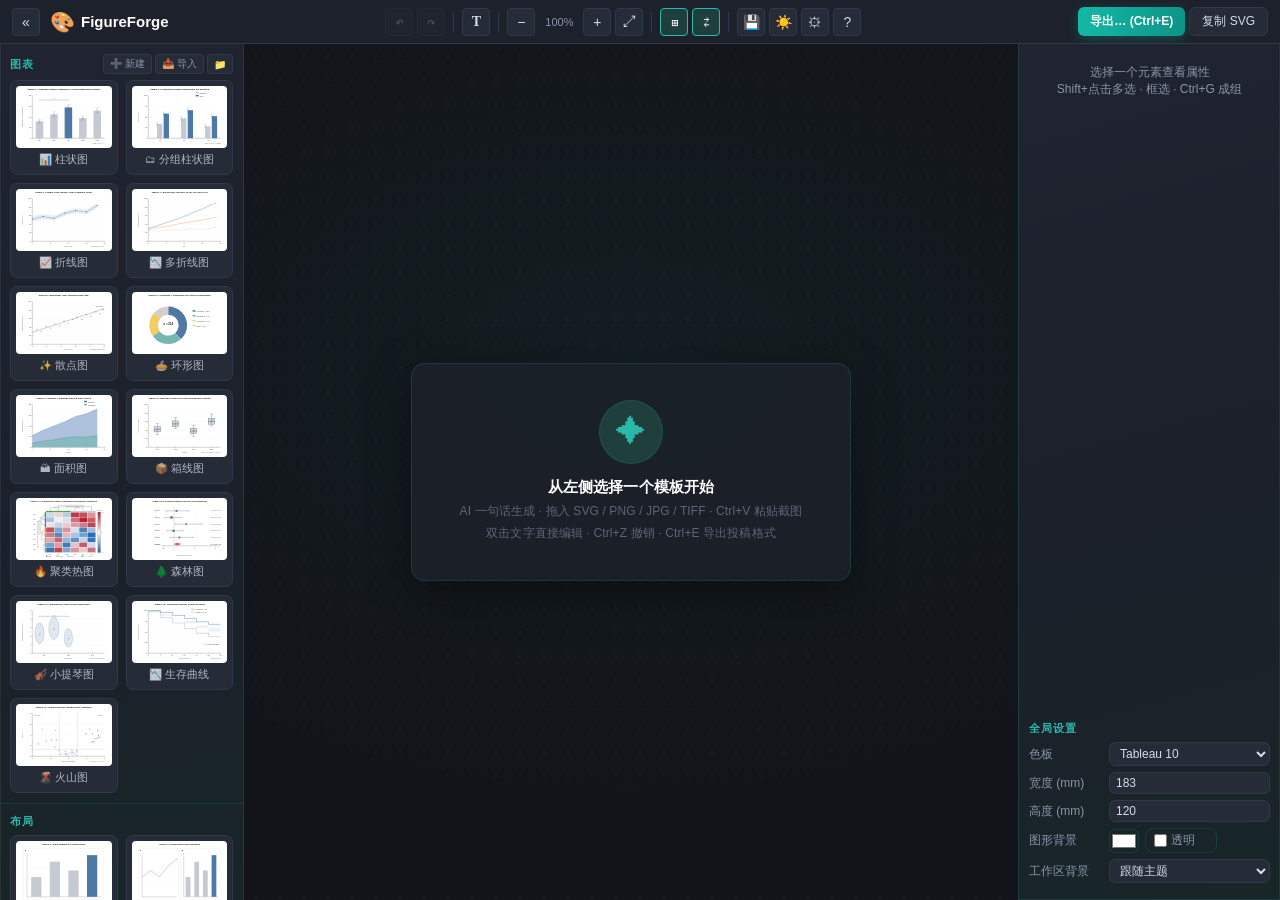
==== commit 9c9b7294: "style(figureforge): elegant empty state card" ====
--- a/figureforge/index.html
+++ b/figureforge/index.html
@@ -1,219 +1,220 @@
-<!DOCTYPE html>
-<html lang="zh-CN">
-<head>
-  <meta charset="UTF-8">
-  <meta name="viewport" content="width=device-width, initial-scale=1.0">
-  <title>FigureForge — 可视化图形编辑器</title>
-  <link rel="stylesheet" href="css/style.css">
-</head>
-<body>
-  <header id="topbar">
-    <div class="logo">
-      <button id="btn-collapse-left" class="tool-btn" title="收起/展开左侧栏">«</button>
-      <span class="logo-icon">🎨</span>
-      <span class="logo-text">FigureForge</span>
-    </div>
-    <div class="toolbar">
-      <button id="btn-undo" class="tool-btn" title="撤销 (Ctrl+Z)" disabled>↶</button>
-      <button id="btn-redo" class="tool-btn" title="重做 (Ctrl+Y)" disabled>↷</button>
-      <span class="tool-sep"></span>
-      <button id="btn-insert-text" class="tool-btn text-btn" title="插入文本框">T</button>
-      <span class="tool-sep"></span>
-      <button id="btn-zoom-out" class="tool-btn" title="缩小">−</button>
-      <span id="zoom-level" class="zoom-display">100%</span>
-      <button id="btn-zoom-in" class="tool-btn" title="放大">+</button>
-      <button id="btn-zoom-fit" class="tool-btn" title="适应窗口">⤢</button>
-      <span class="tool-sep"></span>
-      <button id="btn-grid" class="tool-btn active" title="网格">⊞</button>
-      <button id="btn-snap" class="tool-btn active" title="对齐辅助">⇄</button>
-      <span class="tool-sep"></span>
-      <button id="btn-save" class="tool-btn" title="保存到浏览器 (Ctrl+S)，下次打开自动恢复">💾</button>
-      <button id="btn-theme" class="tool-btn" title="切换白天 / 黑夜主题">☀️</button>
-      <button id="btn-settings" class="tool-btn" title="AI 接口设置">⚙</button>
-      <button id="btn-help" class="tool-btn" title="快捷键帮助 (?)">?</button>
-    </div>
-    <div class="export-bar">
-      <button id="btn-export-svg" class="export-btn">导出… (Ctrl+E)</button>
-      <button id="btn-copy-svg" class="export-btn">复制 SVG</button>
-    </div>
-  </header>
-  <div id="main-layout">
-    <aside id="left-panel">
-      <div class="panel-section">
-        <div class="panel-title-row">
-          <h3 class="panel-title">图表</h3>
-          <div class="panel-title-actions">
-            <button id="btn-new-figure" class="mini-btn" title="新建空白图">➕ 新建</button>
-            <button id="btn-import-svg" class="mini-btn" title="导入 SVG（可编辑矢量）或 PNG / JPG / TIFF 图片">📥 导入</button>
-            <button id="btn-new-folder" class="mini-btn" title="新建分组文件夹">📁</button>
-          </div>
-        </div>
-        <div id="chart-gallery" class="template-gallery"></div>
-      </div>
-      <div class="panel-section">
-        <div class="panel-title-row">
-          <h3 class="panel-title">布局</h3>
-        </div>
-        <div id="layout-gallery" class="template-gallery"></div>
-      </div>
-      <div class="panel-section ai-section">
-        <h3 class="panel-title">AI 生成</h3>
-        <textarea id="ai-prompt" class="ai-input" rows="4" placeholder="描述你想要的图表，例如：&#10;3组数据的柱状图，比较不同方法的准确率..."></textarea>
-        <div class="ai-controls">
-          <select id="ai-palette-select" class="ai-select" title="选择色板"></select>
-          <button id="btn-ai-generate" class="ai-generate-btn">✨ 生成</button>
-        </div>
-        <div id="ai-status" class="ai-status"></div>
-      </div>
-    </aside>
-    <main id="canvas-area">
-      <div id="canvas-container">
-        <div id="canvas-empty" class="canvas-empty">
-          <div class="empty-icon">👈</div>
-          <p>从左侧选择一个模板开始</p>
-          <p class="empty-hint">或使用 AI 生成 · 拖入 SVG / PNG / JPG / TIFF，或 Ctrl+V 粘贴截图</p>
-        </div>
-        <div id="svg-canvas" class="svg-canvas hidden"></div>
-        <svg id="guides-overlay"></svg>
-        <input id="text-editor" class="text-editor" type="text" spellcheck="false" />
-        <div id="selection-overlay" class="selection-overlay"></div>
-      </div>
-      <div id="context-menu" class="context-menu hidden"></div>
-    </main>
-    <aside id="right-panel">
-      <div id="prop-empty" class="prop-empty">
-        <p>选择一个元素查看属性</p>
-        <p class="empty-hint">Shift+点击多选 · 框选 · Ctrl+G 成组</p>
-      </div>
-      <div id="prop-panel" class="prop-panel hidden">
-        <h3 class="panel-title" id="prop-title">属性</h3>
-        <div id="prop-content"></div>
-      </div>
-      <div class="panel-section global-section">
-        <h3 class="panel-title">全局设置</h3>
-        <div class="prop-row">
-          <label>色板</label>
-          <select id="global-palette" class="prop-select"></select>
-        </div>
-        <div class="prop-row">
-          <label>宽度 (mm)</label>
-          <input type="number" id="global-width" class="prop-input" value="183" min="50" max="500">
-        </div>
-        <div class="prop-row">
-          <label>高度 (mm)</label>
-          <input type="number" id="global-height" class="prop-input" value="120" min="50" max="500">
-        </div>
-        <div class="prop-row">
-          <label>图形背景</label>
-          <div class="bg-controls">
-            <input type="color" id="global-bg-color" value="#FFFFFF" title="图形背景色">
-            <label class="check-label"><input type="checkbox" id="global-bg-transparent"> 透明</label>
-          </div>
-        </div>
-        <div class="prop-row">
-          <label>工作区背景</label>
-          <select id="workspace-bg" class="prop-select">
-            <option value="auto">跟随主题</option>
-            <optgroup label="深色">
-              <option value="#121419">曜石黑</option>
-              <option value="#0f0f1a">深蓝黑</option>
-              <option value="#23262e">石墨灰</option>
-              <option value="#1a2e1f">墨绿</option>
-              <option value="#2e1a2a">暗紫</option>
-              <option value="#2e1a1a">酒红</option>
-              <option value="#0e2233">深海蓝</option>
-            </optgroup>
-            <optgroup label="浅色">
-              <option value="#e2e7ef">云雾灰</option>
-              <option value="#dde4ee">蓝灰</option>
-              <option value="#f5f2ea">象牙白</option>
-              <option value="#ece2d0">暖沙</option>
-              <option value="#dfe9e8">浅青</option>
-              <option value="#ffffff">纯白</option>
-            </optgroup>
-          </select>
-        </div>
-      </div>
-    </aside>
-  </div>
-
-  <div id="export-modal" class="modal hidden">
-    <div class="modal-box">
-      <h3 class="modal-title">导出图形</h3>
-      <div class="modal-row">
-        <span class="modal-label">格式</span>
-        <div id="exp-formats" class="seg-group"></div>
-      </div>
-      <div class="modal-row" id="exp-scale-row">
-        <span class="modal-label">分辨率</span>
-        <div id="exp-scales" class="seg-group"></div>
-      </div>
-      <div class="modal-row" id="exp-bg-row">
-        <span class="modal-label">背景</span>
-        <div class="seg-group">
-          <label class="seg-btn radio-label"><input type="radio" name="exp-bg" value="#FFFFFF" checked> 白色</label>
-          <label class="seg-btn radio-label"><input type="radio" name="exp-bg" value="transparent"> 透明</label>
-        </div>
-      </div>
-      <p id="exp-hint" class="modal-hint"></p>
-      <div class="modal-actions">
-        <button id="btn-export-cancel" class="export-btn">取消</button>
-        <button id="btn-export-do" class="ai-generate-btn">导出</button>
-      </div>
-    </div>
-  </div>
-
-  <div id="settings-modal" class="modal hidden">
-    <div class="modal-box">
-      <h3 class="modal-title">⚙ AI 接口设置</h3>
-      <div class="modal-row"><span class="modal-label">API 地址</span><input type="text" id="set-api-base" class="prop-input" style="flex:1" placeholder="https://api.openai.com/v1"></div>
-      <div class="modal-row"><span class="modal-label">API Key</span><input type="password" id="set-api-key" class="prop-input" style="flex:1" placeholder="sk-..."></div>
-      <div class="modal-row"><span class="modal-label">模型</span><input type="text" id="set-api-model" class="prop-input" style="flex:1" placeholder="gpt-4o"></div>
-      <p class="modal-hint">配置仅保存在浏览器本地，通过 OpenAI 兼容接口直接调用。留空时「✨ 生成」会展示内置出版级示例图。</p>
-      <div class="modal-actions">
-        <button id="btn-settings-close" class="export-btn">取消</button>
-        <button id="btn-settings-save" class="ai-generate-btn">保存</button>
-      </div>
-    </div>
-  </div>
-
-  <div id="help-modal" class="modal hidden">
-    <div class="modal-box">
-      <h3 class="modal-title">⌨️ 快捷键</h3>
-      <div class="help-grid">
-        <span>撤销 / 重做</span><span>Ctrl+Z / Ctrl+Y</span>
-        <span>保存到浏览器</span><span>Ctrl+S</span>
-        <span>导出对话框</span><span>Ctrl+E</span>
-        <span>多选元素</span><span>Shift+点击 / 空白处拖框选</span>
-        <span>全选</span><span>Ctrl+A</span>
-        <span>成组 / 解组</span><span>Ctrl+G / Ctrl+Shift+G</span>
-        <span>复制 / 删除</span><span>Ctrl+D / Delete</span>
-        <span>微移元素</span><span>方向键（Shift+方向键 = 10 单位）</span>
-        <span>缩放元素</span><span>选中矩形/圆/图片后拖动四角手柄</span>
-        <span>缩放画布</span><span>Ctrl+加/减/0，或鼠标滚轮</span>
-        <span>关闭吸附</span><span>按住 Alt 拖动</span>
-        <span>复制 SVG</span><span>Ctrl+Shift+C</span>
-        <span>粘贴图片</span><span>Ctrl+V（截图直接入画布）</span>
-        <span>裁剪 / 旋转图片</span><span>双击图片，或选中后在右侧面板</span>
-        <span>本帮助</span><span>?</span>
-      </div>
-      <div class="modal-actions">
-        <button id="btn-help-close" class="export-btn">关闭</button>
-      </div>
-    </div>
-  </div>
-
-  <input type="file" id="file-import-svg" accept=".svg,.png,.jpg,.jpeg,.webp,.gif,.tiff,.tif" class="hidden" />
-  <script src="js/palettes.js"></script>
-  <script src="js/templates.js"></script>
-  <script src="js/history.js"></script>
-  <script src="js/storage.js"></script>
-  <script src="js/library.js"></script>
-  <script src="js/canvas.js"></script>
-  <script src="js/properties.js"></script>
-  <script src="js/ai-generate.js"></script>
-  <script src="js/export.js"></script>
-  <script src="js/daynight.js"></script>
-  <script src="js/app.js"></script>
-</body>
-</html>
+<!DOCTYPE html>
+<html lang="zh-CN">
+<head>
+  <meta charset="UTF-8">
+  <meta name="viewport" content="width=device-width, initial-scale=1.0">
+  <title>FigureForge — 可视化图形编辑器</title>
+  <link rel="icon" href="data:image/svg+xml,<svg xmlns='http://www.w3.org/2000/svg' viewBox='0 0 100 100'><text y='.9em' font-size='90'>🎨</text></svg>">
+  <link rel="stylesheet" href="css/style.css">
+</head>
+<body>
+  <header id="topbar">
+    <div class="logo">
+      <button id="btn-collapse-left" class="tool-btn" title="收起/展开左侧栏">«</button>
+      <span class="logo-icon">🎨</span>
+      <span class="logo-text">FigureForge</span>
+    </div>
+    <div class="toolbar">
+      <button id="btn-undo" class="tool-btn" title="撤销 (Ctrl+Z)" disabled>↶</button>
+      <button id="btn-redo" class="tool-btn" title="重做 (Ctrl+Y)" disabled>↷</button>
+      <span class="tool-sep"></span>
+      <button id="btn-insert-text" class="tool-btn text-btn" title="插入文本框">T</button>
+      <span class="tool-sep"></span>
+      <button id="btn-zoom-out" class="tool-btn" title="缩小">−</button>
+      <span id="zoom-level" class="zoom-display">100%</span>
+      <button id="btn-zoom-in" class="tool-btn" title="放大">+</button>
+      <button id="btn-zoom-fit" class="tool-btn" title="适应窗口">⤢</button>
+      <span class="tool-sep"></span>
+      <button id="btn-grid" class="tool-btn active" title="网格">⊞</button>
+      <button id="btn-snap" class="tool-btn active" title="对齐辅助">⇄</button>
+      <span class="tool-sep"></span>
+      <button id="btn-save" class="tool-btn" title="保存到浏览器 (Ctrl+S)，下次打开自动恢复">💾</button>
+      <button id="btn-theme" class="tool-btn" title="切换白天 / 黑夜主题">☀️</button>
+      <button id="btn-settings" class="tool-btn" title="AI 接口设置">⚙</button>
+      <button id="btn-help" class="tool-btn" title="快捷键帮助 (?)">?</button>
+    </div>
+    <div class="export-bar">
+      <button id="btn-export-svg" class="export-btn">导出… (Ctrl+E)</button>
+      <button id="btn-copy-svg" class="export-btn">复制 SVG</button>
+    </div>
+  </header>
+  <div id="main-layout">
+    <aside id="left-panel">
+      <div class="panel-section">
+        <div class="panel-title-row">
+          <h3 class="panel-title">图表</h3>
+          <div class="panel-title-actions">
+            <button id="btn-new-figure" class="mini-btn" title="新建空白图">➕ 新建</button>
+            <button id="btn-import-svg" class="mini-btn" title="导入 SVG（可编辑矢量）或 PNG / JPG / TIFF 图片">📥 导入</button>
+            <button id="btn-new-folder" class="mini-btn" title="新建分组文件夹">📁</button>
+          </div>
+        </div>
+        <div id="chart-gallery" class="template-gallery"></div>
+      </div>
+      <div class="panel-section">
+        <div class="panel-title-row">
+          <h3 class="panel-title">布局</h3>
+        </div>
+        <div id="layout-gallery" class="template-gallery"></div>
+      </div>
+      <div class="panel-section ai-section">
+        <h3 class="panel-title">AI 生成</h3>
+        <textarea id="ai-prompt" class="ai-input" rows="4" placeholder="描述你想要的图表，例如：&#10;3组数据的柱状图，比较不同方法的准确率..."></textarea>
+        <div class="ai-controls">
+          <select id="ai-palette-select" class="ai-select" title="选择色板"></select>
+          <button id="btn-ai-generate" class="ai-generate-btn">✨ 生成</button>
+        </div>
+        <div id="ai-status" class="ai-status"></div>
+      </div>
+    </aside>
+    <main id="canvas-area">
+      <div id="canvas-container">
+        <div id="canvas-empty" class="canvas-empty">
+          <div class="empty-icon">✦</div>
+          <p>从左侧选择一个模板开始</p>
+          <p class="empty-hint">AI 一句话生成 · 拖入 SVG / PNG / JPG / TIFF · Ctrl+V 粘贴截图<br>双击文字直接编辑 · Ctrl+Z 撤销 · Ctrl+E 导出投稿格式</p>
+        </div>
+        <div id="svg-canvas" class="svg-canvas hidden"></div>
+        <svg id="guides-overlay"></svg>
+        <textarea id="text-editor" class="text-editor" rows="1" spellcheck="false"></textarea>
+        <div id="selection-overlay" class="selection-overlay"></div>
+      </div>
+      <div id="context-menu" class="context-menu hidden"></div>
+    </main>
+    <aside id="right-panel">
+      <div id="prop-empty" class="prop-empty">
+        <p>选择一个元素查看属性</p>
+        <p class="empty-hint">Shift+点击多选 · 框选 · Ctrl+G 成组</p>
+      </div>
+      <div id="prop-panel" class="prop-panel hidden">
+        <h3 class="panel-title" id="prop-title">属性</h3>
+        <div id="prop-content"></div>
+      </div>
+      <div class="panel-section global-section">
+        <h3 class="panel-title">全局设置</h3>
+        <div class="prop-row">
+          <label>色板</label>
+          <select id="global-palette" class="prop-select"></select>
+        </div>
+        <div class="prop-row">
+          <label>宽度 (mm)</label>
+          <input type="number" id="global-width" class="prop-input" value="183" min="50" max="500">
+        </div>
+        <div class="prop-row">
+          <label>高度 (mm)</label>
+          <input type="number" id="global-height" class="prop-input" value="120" min="50" max="500">
+        </div>
+        <div class="prop-row">
+          <label>图形背景</label>
+          <div class="bg-controls">
+            <input type="color" id="global-bg-color" value="#FFFFFF" title="图形背景色">
+            <label class="check-label"><input type="checkbox" id="global-bg-transparent"> 透明</label>
+          </div>
+        </div>
+        <div class="prop-row">
+          <label>工作区背景</label>
+          <select id="workspace-bg" class="prop-select">
+            <option value="auto">跟随主题</option>
+            <optgroup label="深色">
+              <option value="#121419">曜石黑</option>
+              <option value="#0f0f1a">深蓝黑</option>
+              <option value="#23262e">石墨灰</option>
+              <option value="#1a2e1f">墨绿</option>
+              <option value="#2e1a2a">暗紫</option>
+              <option value="#2e1a1a">酒红</option>
+              <option value="#0e2233">深海蓝</option>
+            </optgroup>
+            <optgroup label="浅色">
+              <option value="#e2e7ef">云雾灰</option>
+              <option value="#dde4ee">蓝灰</option>
+              <option value="#f5f2ea">象牙白</option>
+              <option value="#ece2d0">暖沙</option>
+              <option value="#dfe9e8">浅青</option>
+              <option value="#ffffff">纯白</option>
+            </optgroup>
+          </select>
+        </div>
+      </div>
+    </aside>
+  </div>
+
+  <div id="export-modal" class="modal hidden">
+    <div class="modal-box">
+      <h3 class="modal-title">导出图形</h3>
+      <div class="modal-row">
+        <span class="modal-label">格式</span>
+        <div id="exp-formats" class="seg-group"></div>
+      </div>
+      <div class="modal-row" id="exp-scale-row">
+        <span class="modal-label">分辨率</span>
+        <div id="exp-scales" class="seg-group"></div>
+      </div>
+      <div class="modal-row" id="exp-bg-row">
+        <span class="modal-label">背景</span>
+        <div class="seg-group">
+          <label class="seg-btn radio-label"><input type="radio" name="exp-bg" value="#FFFFFF" checked> 白色</label>
+          <label class="seg-btn radio-label"><input type="radio" name="exp-bg" value="transparent"> 透明</label>
+        </div>
+      </div>
+      <p id="exp-hint" class="modal-hint"></p>
+      <div class="modal-actions">
+        <button id="btn-export-cancel" class="export-btn">取消</button>
+        <button id="btn-export-do" class="ai-generate-btn">导出</button>
+      </div>
+    </div>
+  </div>
+
+  <div id="settings-modal" class="modal hidden">
+    <div class="modal-box">
+      <h3 class="modal-title">⚙ AI 接口设置</h3>
+      <div class="modal-row"><span class="modal-label">API 地址</span><input type="text" id="set-api-base" class="prop-input" style="flex:1" placeholder="https://api.openai.com/v1"></div>
+      <div class="modal-row"><span class="modal-label">API Key</span><input type="password" id="set-api-key" class="prop-input" style="flex:1" placeholder="sk-..."></div>
+      <div class="modal-row"><span class="modal-label">模型</span><input type="text" id="set-api-model" class="prop-input" style="flex:1" placeholder="gpt-4o"></div>
+      <p class="modal-hint">配置仅保存在浏览器本地，通过 OpenAI 兼容接口直接调用。留空时「✨ 生成」会展示内置出版级示例图。</p>
+      <div class="modal-actions">
+        <button id="btn-settings-close" class="export-btn">取消</button>
+        <button id="btn-settings-save" class="ai-generate-btn">保存</button>
+      </div>
+    </div>
+  </div>
+
+  <div id="help-modal" class="modal hidden">
+    <div class="modal-box">
+      <h3 class="modal-title">⌨️ 快捷键</h3>
+      <div class="help-grid">
+        <span>撤销 / 重做</span><span>Ctrl+Z / Ctrl+Y</span>
+        <span>保存到浏览器</span><span>Ctrl+S</span>
+        <span>导出对话框</span><span>Ctrl+E</span>
+        <span>多选元素</span><span>Shift+点击 / 空白处拖框选</span>
+        <span>全选</span><span>Ctrl+A</span>
+        <span>成组 / 解组</span><span>Ctrl+G / Ctrl+Shift+G</span>
+        <span>复制 / 删除</span><span>Ctrl+D / Delete</span>
+        <span>微移元素</span><span>方向键（Shift+方向键 = 10 单位）</span>
+        <span>缩放元素</span><span>选中矩形/圆/图片后拖动四角手柄</span>
+        <span>缩放画布</span><span>Ctrl+加/减/0，或鼠标滚轮</span>
+        <span>关闭吸附</span><span>按住 Alt 拖动</span>
+        <span>复制 SVG</span><span>Ctrl+Shift+C</span>
+        <span>粘贴图片</span><span>Ctrl+V（截图直接入画布）</span>
+        <span>裁剪 / 旋转图片</span><span>双击图片，或选中后在右侧面板</span>
+        <span>本帮助</span><span>?</span>
+      </div>
+      <div class="modal-actions">
+        <button id="btn-help-close" class="export-btn">关闭</button>
+      </div>
+    </div>
+  </div>
+
+  <input type="file" id="file-import-svg" accept=".svg,.png,.jpg,.jpeg,.webp,.gif,.tiff,.tif" class="hidden" />
+  <script src="js/palettes.js"></script>
+  <script src="js/templates.js"></script>
+  <script src="js/history.js"></script>
+  <script src="js/storage.js"></script>
+  <script src="js/library.js"></script>
+  <script src="js/canvas.js"></script>
+  <script src="js/properties.js"></script>
+  <script src="js/ai-generate.js"></script>
+  <script src="js/export.js"></script>
+  <script src="js/daynight.js"></script>
+  <script src="js/app.js"></script>
+</body>
+</html>
--- a/figureforge/css/style.css
+++ b/figureforge/css/style.css
@@ -1,423 +1,430 @@
-/* FigureForge — Stylesheet
-   Dual theme (dark default + light) over CSS variables, three-panel layout.
-   Toggle via the ☀/🌙 toolbar button with the day/night sky transition.
-   Control-panel design language (filled sliders, hairline sections, teal
-   micro-labels, gradient panels) adapted from currve-arrow.yysuni.com. */
-
-:root {
-  --bg: #171a21; --bg-panel: #1d212b; --bg-canvas: #121419; --bg-input: #262b38;
-  --border: #313849; --text: #d7dce6; --text-dim: #8a94ab; --text-bright: #ffffff;
-  --accent: #2bb8ab; --accent-dim: #1e3f3c; --danger: #e53935; --success: #2e9e44;
-  --selection: #2bb8ab; --radius: 4px;
-  --shadow-canvas: 0 4px 20px rgba(0,0,0,0.45);
-  --track: #39404e; --thumb-ring: #565f70;
-  --panel-grad: linear-gradient(165deg, #1f2430 0%, #1b202a 55%, #182628 100%);
-  --border-panel: rgba(43, 184, 171, 0.16);
-  --font: -apple-system, BlinkMacSystemFont, 'Segoe UI', Roboto, sans-serif;
-}
-
-/* Daylight (paper) theme — flipped by body.theme-light */
-body.theme-light {
-  --bg: #e9edf4; --bg-panel: #f8fafd; --bg-canvas: #e2e7ef; --bg-input: #ffffff;
-  --border: #d3dae6; --text: #2c3345; --text-dim: #64708c; --text-bright: #131826;
-  --accent: #0d9488; --accent-dim: #d7f0ec; --danger: #c62828; --success: #2e7d32;
-  --selection: #0d9488;
-  --shadow-canvas: 0 6px 24px rgba(30, 42, 68, 0.16);
-  --track: #e5e7eb; --thumb-ring: #cbd5e1;
-  --panel-grad: linear-gradient(165deg, #ffffff 0%, #f7f9fb 55%, #ecf7f5 100%);
-  --border-panel: rgba(13, 148, 136, 0.2);
-}
-
-* { margin: 0; padding: 0; box-sizing: border-box; }
-body { font-family: var(--font); background: var(--bg); color: var(--text); overflow: hidden; height: 100vh; font-size: 13px; }
-
-#topbar { display: flex; align-items: center; justify-content: space-between; height: 44px; background: var(--bg-panel); border-bottom: 1px solid var(--border); padding: 0 12px; gap: 12px; }
-.logo { display: flex; align-items: center; gap: 6px; flex-shrink: 0; }
-.logo-icon { font-size: 20px; }
-.logo-text { font-size: 15px; font-weight: 600; color: var(--text-bright); }
-.toolbar { display: flex; align-items: center; gap: 4px; }
-.tool-btn { background: var(--bg-input); border: 1px solid var(--border); color: var(--text); width: 28px; height: 28px; border-radius: var(--radius); cursor: pointer; font-size: 14px; display: flex; align-items: center; justify-content: center; transition: all 0.15s; }
-.tool-btn:hover { background: var(--accent-dim); border-color: var(--accent); }
-.tool-btn:disabled { opacity: 0.3; cursor: not-allowed; }
-.tool-btn.active { background: var(--accent-dim); border-color: var(--accent); color: var(--text-bright); }
-.tool-sep { width: 1px; height: 20px; background: var(--border); margin: 0 4px; }
-.zoom-display { font-size: 11px; color: var(--text-dim); min-width: 40px; text-align: center; font-variant-numeric: tabular-nums; }
-.export-bar { display: flex; gap: 4px; }
-.export-btn { background: var(--bg-input); border: 1px solid var(--border); color: var(--text); padding: 4px 10px; border-radius: var(--radius); cursor: pointer; font-size: 12px; transition: all 0.15s; }
-.export-btn:hover { background: var(--accent-dim); border-color: var(--accent); }
-
-#main-layout { display: flex; height: calc(100vh - 44px); }
-#left-panel { width: 244px; background: var(--panel-grad); border-right: 1px solid var(--border-panel); overflow-y: auto; flex-shrink: 0; box-shadow: inset 1px 0 0 rgba(255,255,255,0.06); }
-#right-panel { width: 262px; background: var(--panel-grad); border-left: 1px solid var(--border-panel); overflow-y: auto; flex-shrink: 0; display: flex; flex-direction: column; box-shadow: inset -1px 0 0 rgba(255,255,255,0.06); }
-body.theme-light #left-panel, body.theme-light #right-panel { box-shadow: none; }
-.panel-section { padding: 10px; border-bottom: 1px solid var(--border-panel); }
-.panel-title { font-size: 11px; font-weight: 600; color: var(--accent); margin-bottom: 6px; text-transform: uppercase; letter-spacing: 0.09em; }
-
-.template-gallery { display: grid; grid-template-columns: 1fr 1fr; gap: 6px; }
-.template-item { background: var(--bg-input); border: 1px solid var(--border); border-radius: var(--radius); padding: 4px; cursor: pointer; transition: all 0.15s; display: flex; flex-direction: column; align-items: stretch; gap: 2px; overflow: hidden; }
-.template-item:hover { border-color: var(--accent); background: var(--accent-dim); }
-.template-item.selected { border-color: var(--accent); box-shadow: 0 0 0 1px var(--accent); }
-.template-thumb { width: 100%; height: 56px; background: #fff; border-radius: 2px; display: flex; align-items: center; justify-content: center; overflow: hidden; }
-.template-thumb svg { max-width: 100%; max-height: 100%; }
-.template-label { font-size: 9px; color: var(--text-dim); text-align: center; white-space: nowrap; overflow: hidden; text-overflow: ellipsis; }
-.template-item.selected .template-label { color: var(--text-bright); }
-
-.ai-section { display: flex; flex-direction: column; }
-.ai-input { background: var(--bg-input); border: 1px solid var(--border); border-radius: var(--radius); color: var(--text); font-family: var(--font); font-size: 12px; padding: 6px; resize: vertical; width: 100%; }
-.ai-input:focus { outline: none; border-color: var(--accent); }
-.ai-controls { display: flex; gap: 4px; margin-top: 6px; }
-.ai-select { background: var(--bg-input); border: 1px solid var(--border); color: var(--text); border-radius: var(--radius); padding: 4px; font-size: 11px; flex: 1; }
-.ai-generate-btn { background: linear-gradient(90deg, #14b8a6, #0d9488); border: none; color: #ffffff; padding: 5px 14px; border-radius: 8px; cursor: pointer; font-size: 12px; font-weight: 600; transition: filter 0.15s, box-shadow 0.15s; white-space: nowrap; box-shadow: 0 4px 14px rgba(20, 184, 166, 0.25); }
-.ai-generate-btn:hover { filter: brightness(1.05); box-shadow: 0 5px 16px rgba(20, 184, 166, 0.32); }
-.ai-generate-btn:active { filter: brightness(0.94); box-shadow: 0 2px 8px rgba(20, 184, 166, 0.22); }
-.ai-generate-btn:disabled { opacity: 0.5; cursor: wait; filter: none; }
-.ai-status { font-size: 11px; color: var(--text-dim); margin-top: 4px; min-height: 14px; }
-.ai-status.error { color: var(--danger); }
-.ai-status.success { color: var(--success); }
-
-#canvas-area { flex: 1; background: var(--bg-canvas); position: relative; overflow: hidden; }
-#canvas-container { width: 100%; height: 100%; display: flex; align-items: center; justify-content: center; position: relative; }
-.canvas-empty { text-align: center; color: var(--text-dim); }
-.canvas-empty .empty-icon { font-size: 48px; margin-bottom: 8px; }
-.canvas-empty p { font-size: 14px; }
-.canvas-empty .empty-hint { font-size: 12px; color: var(--text-dim); opacity: 0.6; margin-top: 4px; }
-.svg-canvas { background: #ffffff; box-shadow: var(--shadow-canvas); position: relative; cursor: default; }
-.svg-canvas.hidden { display: none; }
-.canvas-empty.hidden { display: none; }
-.svg-canvas.show-grid { background-image: linear-gradient(rgba(0,0,0,0.04) 1px, transparent 1px), linear-gradient(90deg, rgba(0,0,0,0.04) 1px, transparent 1px); background-size: 10px 10px; }
-.svg-canvas svg { display: block; }
-.svg-canvas svg [data-edit="true"] { cursor: move; }
-.svg-canvas svg text[data-edit="true"] { cursor: text; }
-.selection-overlay { position: absolute; pointer-events: none; border: 1.5px solid var(--selection); border-radius: 2px; box-shadow: 0 0 0 1px rgba(74,158,255,0.3); display: none; }
-.selection-overlay.active { display: block; }
-
-/* Smart alignment guides (BioRender / Figma style) */
-#guides-overlay { position: absolute; inset: 0; width: 100%; height: 100%; pointer-events: none; z-index: 30; overflow: visible; }
-#guides-overlay .smart-guide { stroke: #e91e8c; stroke-width: 1; stroke-dasharray: none; opacity: 0.95; }
-#guides-overlay .member-rect { fill: none; stroke: var(--selection); stroke-width: 1; stroke-dasharray: 3,3; opacity: 0.8; }
-#guides-overlay .rubber-rect { fill: rgba(74,158,255,0.08); stroke: var(--selection); stroke-width: 1; stroke-dasharray: 4,3; }
-
-/* Resize handles (single selection of rect / image / circle / ellipse) */
-#guides-overlay .resize-handle { fill: #ffffff; stroke: var(--selection); stroke-width: 1.4; pointer-events: all; cursor: nwse-resize; }
-#guides-overlay .resize-handle[data-corner="ne"],
-#guides-overlay .resize-handle[data-corner="sw"] { cursor: nesw-resize; }
-#guides-overlay .resize-handle:hover { fill: var(--selection); }
-
-/* Crop overlay (image crop mode) */
-#guides-overlay .crop-shade { fill: rgba(10, 12, 18, 0.45); pointer-events: none; }
-#guides-overlay .crop-rect { fill: rgba(43, 184, 171, 0.04); stroke: var(--selection); stroke-width: 1.4; pointer-events: all; cursor: move; }
-#guides-overlay .crop-handle { fill: #ffffff; stroke: var(--selection); stroke-width: 1.4; pointer-events: all; cursor: nwse-resize; }
-#guides-overlay .crop-handle[data-crop-handle="n"],
-#guides-overlay .crop-handle[data-crop-handle="s"] { cursor: ns-resize; }
-#guides-overlay .crop-handle[data-crop-handle="e"],
-#guides-overlay .crop-handle[data-crop-handle="w"] { cursor: ew-resize; }
-#guides-overlay .crop-handle[data-crop-handle="ne"],
-#guides-overlay .crop-handle[data-crop-handle="sw"] { cursor: nesw-resize; }
-
-/* Inline text editor */
-.text-editor { position: absolute; display: none; z-index: 40; background: rgba(255,255,255,0.96); border: 1px solid var(--accent); border-radius: 2px; padding: 0 3px; outline: none; font-family: var(--font); pointer-events: auto; }
-.text-editor.active { display: block; }
-
-/* Toolbar extras */
-.text-btn { font-weight: 700; font-family: Georgia, serif; }
-#btn-collapse-left { margin-right: 4px; }
-
-/* Left panel collapse */
-#left-panel { transition: width 0.15s ease; overflow-x: hidden; }
-#left-panel.collapsed { width: 0 !important; border-right: none; padding: 0; }
-
-/* Panel section header row */
-.panel-title-row { display: flex; align-items: center; justify-content: space-between; margin-bottom: 6px; gap: 4px; }
-.panel-title-row .panel-title { margin-bottom: 0; }
-.panel-title-actions { display: flex; gap: 3px; }
-.mini-btn { background: var(--bg-input); border: 1px solid var(--border); color: var(--text-dim); border-radius: 3px; font-size: 10px; padding: 2px 6px; cursor: pointer; white-space: nowrap; transition: all 0.15s; }
-.mini-btn:hover { border-color: var(--accent); color: var(--text-bright); }
-
-/* Folders */
-.folder-row { grid-column: 1 / -1; display: flex; align-items: center; gap: 5px; padding: 4px 6px; background: var(--bg-input); border: 1px solid var(--border); border-radius: var(--radius); cursor: pointer; font-size: 12px; color: var(--text); user-select: none; }
-.folder-row:hover { border-color: var(--accent); }
-.folder-toggle { width: 10px; color: var(--text-dim); font-size: 9px; }
-.folder-icon { font-size: 12px; }
-.folder-name { flex: 1; overflow: hidden; text-overflow: ellipsis; white-space: nowrap; }
-.folder-count { font-size: 10px; color: var(--text-dim); background: var(--bg-panel); border-radius: 8px; padding: 0 6px; }
-.inline-rename { background: var(--bg-panel); border: 1px solid var(--accent); color: var(--text-bright); font-size: 10px; border-radius: 2px; padding: 1px 3px; width: 100%; min-width: 0; outline: none; font-family: var(--font); }
-
-/* Property panel buttons */
-.prop-btn { background: var(--bg-input); border: 1px solid var(--border); color: var(--text); border-radius: var(--radius); font-size: 11px; padding: 4px 8px; cursor: pointer; flex: 1; transition: all 0.15s; }
-.prop-btn:hover { border-color: var(--accent); }
-.prop-btn.danger { color: var(--danger); }
-.prop-btn.danger:hover { background: rgba(229,57,53,0.15); }
-
-/* Background controls */
-.bg-controls { display: flex; align-items: center; gap: 6px; flex: 1; }
-.bg-controls input[type="color"] { width: 30px; height: 24px; border: 1px solid var(--border-panel); border-radius: 6px; background: none; cursor: pointer; padding: 0; }
-.check-label { font-size: 11px; font-weight: 500; color: var(--text-dim); display: flex; align-items: center; gap: 4px; white-space: nowrap; cursor: pointer; border: 1px solid var(--border-panel); border-radius: 8px; padding: 3px 8px; transition: border-color 0.15s, background-color 0.15s, color 0.15s; }
-.check-label:hover { border-color: color-mix(in srgb, var(--accent) 45%, transparent); }
-.check-label:has(input:checked) { border-color: color-mix(in srgb, var(--accent) 50%, transparent); background: color-mix(in srgb, var(--accent) 10%, transparent); color: var(--text); }
-input[type="checkbox"], input[type="radio"] { accent-color: var(--accent); }
-
-/* Modals */
-.modal { position: fixed; inset: 0; background: rgba(0,0,0,0.55); z-index: 500; display: flex; align-items: center; justify-content: center; }
-.modal.hidden { display: none; }
-.modal-box { background: var(--bg-panel); border: 1px solid var(--border); border-radius: 8px; padding: 18px 20px; width: 420px; max-width: 92vw; max-height: 86vh; overflow-y: auto; box-shadow: 0 12px 40px rgba(0,0,0,0.5); }
-.modal-title { font-size: 14px; color: var(--text-bright); margin-bottom: 14px; }
-.modal-row { display: flex; align-items: center; gap: 10px; margin-bottom: 10px; flex-wrap: wrap; }
-.modal-label { font-size: 12px; color: var(--text-dim); min-width: 52px; }
-.modal-hint { font-size: 11px; color: var(--text-dim); margin: 4px 0 12px 0; min-height: 14px; }
-.modal-actions { display: flex; justify-content: flex-end; gap: 8px; }
-.seg-group { display: flex; gap: 4px; flex-wrap: wrap; }
-.seg-btn { background: var(--bg-input); border: 1px solid var(--border); color: var(--text); border-radius: var(--radius); font-size: 12px; padding: 5px 12px; cursor: pointer; transition: all 0.15s; }
-.seg-btn:hover { border-color: var(--accent); }
-.seg-btn.active { background: color-mix(in srgb, var(--accent) 12%, transparent); border-color: color-mix(in srgb, var(--accent) 50%, transparent); color: var(--text-bright); font-weight: 600; }
-.radio-label { display: flex; align-items: center; gap: 5px; }
-
-/* Help modal */
-.help-grid { display: grid; grid-template-columns: auto 1fr; gap: 6px 16px; font-size: 12px; margin-bottom: 12px; }
-.help-grid span:nth-child(odd) { color: var(--text-dim); }
-.help-grid span:nth-child(even) { color: var(--text-bright); font-family: monospace; }
-
-/* Drop hover state */
-#canvas-area.drop-hover::after { content: '松手放入 SVG / 图片'; position: absolute; inset: 12px; border: 2px dashed var(--accent); border-radius: 8px; display: flex; align-items: center; justify-content: center; color: var(--text-bright); font-size: 15px; background: rgba(74,158,255,0.08); pointer-events: none; z-index: 50; }
-
-
-.context-menu { position: absolute; background: var(--bg-panel); border: 1px solid var(--border); border-radius: var(--radius); box-shadow: 0 4px 12px rgba(0,0,0,0.4); z-index: 100; min-width: 140px; padding: 4px 0; }
-.context-menu.hidden { display: none; }
-.context-menu-item { padding: 6px 12px; cursor: pointer; font-size: 12px; color: var(--text); display: flex; align-items: center; gap: 6px; }
-.context-menu-item:hover { background: var(--accent-dim); }
-.context-menu-item.danger { color: var(--danger); }
-.context-menu-item.danger:hover { background: rgba(229,57,53,0.2); }
-.context-menu-sep { height: 1px; background: var(--border); margin: 4px 0; }
-
-.prop-empty { padding: 20px; text-align: center; color: var(--text-dim); font-size: 12px; }
-.prop-panel.hidden { display: none; }
-.prop-panel { padding: 8px; flex: 1; }
-.prop-row { display: flex; align-items: center; justify-content: space-between; margin-bottom: 6px; gap: 8px; }
-.prop-row label { font-size: 12px; font-weight: 500; color: var(--text-dim); flex-shrink: 0; min-width: 4.5rem; }
-.prop-input, .prop-select { background: var(--bg-input); border: 1px solid var(--border); color: var(--text); border-radius: 6px; padding: 3px 6px; font-size: 12px; flex: 1; min-width: 0; font-family: var(--font); }
-.prop-input:focus, .prop-select:focus { outline: none; border-color: var(--accent); }
-.prop-color { display: flex; align-items: center; gap: 4px; flex: 1; }
-.prop-color input[type="color"] { width: 30px; height: 24px; border: 1px solid var(--border-panel); border-radius: 6px; cursor: pointer; background: none; padding: 0; }
-.prop-color input[type="color"]::-webkit-color-swatch-wrapper { padding: 0; }
-.prop-color input[type="color"]::-webkit-color-swatch { border: none; border-radius: 2px; }
-.prop-color input[type="text"] { background: var(--bg-input); border: 1px solid var(--border); color: var(--text); border-radius: var(--radius); padding: 3px 4px; font-size: 11px; flex: 1; min-width: 0; font-family: monospace; }
-.prop-slider { display: flex; align-items: center; gap: 7px; flex: 1; min-width: 0; }
-.prop-slider input[type="range"] { flex: 1; min-width: 0; height: 1.25rem; -webkit-appearance: none; appearance: none; background: transparent; cursor: pointer; }
-.prop-slider input[type="range"]::-webkit-slider-runnable-track { height: 6px; border-radius: 9999px; background: linear-gradient(to right, var(--accent) 0%, var(--accent) var(--slider-fill, 0%), var(--track) var(--slider-fill, 0%), var(--track) 100%); }
-.prop-slider input[type="range"]::-webkit-slider-thumb { -webkit-appearance: none; appearance: none; width: 15px; height: 15px; border-radius: 50%; background: #ffffff; margin-top: -4.5px; border: none; box-shadow: 0 0 0 1px var(--thumb-ring), 0 2px 6px rgba(15,23,42,0.1); transition: box-shadow 0.15s; }
-.prop-slider input[type="range"]:hover::-webkit-slider-thumb { box-shadow: 0 0 0 1.5px var(--accent), 0 2px 8px rgba(15,23,42,0.14); }
-.prop-slider input[type="range"]:active::-webkit-slider-thumb { box-shadow: 0 0 0 3px color-mix(in srgb, var(--accent) 30%, transparent), 0 1px 4px rgba(15,23,42,0.1); }
-.prop-slider input[type="range"]::-moz-range-track { height: 6px; border-radius: 9999px; background: linear-gradient(to right, var(--accent) 0%, var(--accent) var(--slider-fill, 0%), var(--track) var(--slider-fill, 0%), var(--track) 100%); }
-.prop-slider input[type="range"]::-moz-range-thumb { width: 14px; height: 14px; border-radius: 50%; background: #ffffff; border: none; box-shadow: 0 0 0 1px var(--thumb-ring), 0 2px 6px rgba(15,23,42,0.1); }
-.prop-slider input[type="range"]:hover::-moz-range-thumb { box-shadow: 0 0 0 1.5px var(--accent), 0 2px 8px rgba(15,23,42,0.14); }
-.slider-num { width: 3.25rem; flex-shrink: 0; background: var(--bg-input); border: 1px solid var(--border); color: var(--text); border-radius: 6px; padding: 2px 4px; font-size: 11px; text-align: right; font-variant-numeric: tabular-nums; font-family: var(--font); }
-.slider-num:focus { outline: none; border-color: var(--accent); }
-.slider-num::-webkit-outer-spin-button, .slider-num::-webkit-inner-spin-button { -webkit-appearance: none; margin: 0; }
-.prop-section-header { font-size: 11px; font-weight: 600; color: var(--accent); text-transform: uppercase; letter-spacing: 0.09em; margin: 8px 0 4px 0; padding-bottom: 2px; border-bottom: 1px solid var(--border-panel); }
-.link-hint { font-size: 10.5px; color: var(--accent); background: color-mix(in srgb, var(--accent) 10%, transparent); border-radius: 6px; padding: 3px 8px; width: 100%; }
-.global-section { margin-top: auto; }
-
-::-webkit-scrollbar { width: 6px; height: 6px; }
-::-webkit-scrollbar-track { background: var(--bg-panel); }
-::-webkit-scrollbar-thumb { background: var(--border); border-radius: 3px; }
-::-webkit-scrollbar-thumb:hover { background: var(--text-dim); }
-.hidden { display: none !important; }
-
-.ff-toast { position: fixed; bottom: 24px; left: 50%; transform: translateX(-50%) translateY(20px); background: var(--bg-panel); border: 1px solid var(--border); color: var(--text); padding: 8px 16px; border-radius: var(--radius); font-size: 12px; box-shadow: 0 4px 12px rgba(0,0,0,0.4); z-index: 1000; opacity: 0; pointer-events: none; transition: all 0.25s; }
-.ff-toast.show { opacity: 1; transform: translateX(-50%) translateY(0); }
-
-/* Light-theme detail overrides */
-body.theme-light .modal { background: rgba(35, 42, 60, 0.4); }
-body.theme-light .ff-toast { box-shadow: 0 6px 18px rgba(30, 42, 68, 0.18); }
-body.theme-light .text-editor { background: rgba(255, 255, 255, 0.98); }
-body.theme-light .inline-rename { background: var(--bg-input); }
-
-/* Gentle color transition for a theme flip without the sky (reduced motion) */
-body, #topbar, #left-panel, #right-panel, .panel-section, .tool-btn, .export-btn,
-.mini-btn, .prop-btn, .seg-btn, .prop-input, .prop-select, .ai-input, .ai-select,
-.modal-box, .context-menu, .folder-row, .inline-rename, .template-item {
-  transition: background-color 0.3s ease, border-color 0.3s ease, color 0.3s ease;
-}
-
-/* ═══ Day/Night theme transition sky (ported from 88lin/HeoLume 5d4a5be,
-       renamed ff-; timings are injected as --ff-dn-* by js/daynight.js) ═══ */
-.ff-daynight {
-  --ff-dn-orb: 6rem;
-  --ff-dn-drop: 46vh;
-  --ff-dn-apex: 10vh;
-  --ff-dn-radius: calc(100vh + var(--ff-dn-drop) - var(--ff-dn-apex));
-  position: fixed;
-  inset: 0;
-  z-index: 2147483000;
-  overflow: hidden;
-  opacity: 0;
-  pointer-events: none;
-  transition: opacity var(--ff-dn-fade-in, 380ms) ease-out;
-}
-.ff-daynight.is-visible { opacity: 1; }
-.ff-daynight.is-leaving { opacity: 0; transition: opacity var(--ff-dn-fade-out, 700ms) cubic-bezier(0.4, 0, 0.2, 1); }
-
-.ff-daynight__layer { position: absolute; inset: 0; }
-.ff-daynight__layer--day {
-  background: linear-gradient(to top, #f8cd71 0%, #ffc178 20%, #7fe3f0 66%, #5bfde9 100%);
-}
-.ff-daynight__layer--night {
-  background: linear-gradient(to top, #30cfd0 0%, #1c3f8f 42%, #330867 100%);
-  opacity: 0;
-  transition: opacity var(--ff-dn-cross, 1150ms) ease-in-out var(--ff-dn-cross-delay, 260ms);
-}
-.ff-daynight--to-light .ff-daynight__layer--night { opacity: 1; }
-.ff-daynight--to-dark.is-shifting .ff-daynight__layer--night { opacity: 1; }
-.ff-daynight--to-light.is-shifting .ff-daynight__layer--night { opacity: 0; }
-
-.ff-daynight__stars {
-  position: absolute;
-  inset: 0;
-  background-repeat: no-repeat;
-  animation: ffDayNightTwinkle var(--ff-dn-tw, 3.4s) ease-in-out var(--ff-dn-tw-shift, 0s) infinite alternate;
-}
-.ff-daynight__stars--far {
-  --ff-dn-tw: 4.6s; --ff-dn-tw-shift: -0.9s; --ff-dn-tw-min: 0.45;
-  background-image:
-    radial-gradient(1.5px 1.5px at 4% 16%, #fffd, #fff0),
-    radial-gradient(1.2px 1.2px at 11% 34%, #d6e5ffcc, #fff0),
-    radial-gradient(1.4px 1.4px at 19% 8%, #fffe, #fff0),
-    radial-gradient(1.1px 1.1px at 24% 27%, #fffb, #fff0),
-    radial-gradient(1.5px 1.5px at 31% 46%, #fff6e8cc, #fff0),
-    radial-gradient(1.2px 1.2px at 37% 13%, #fffd, #fff0),
-    radial-gradient(1.4px 1.4px at 44% 30%, #d6e5ffcc, #fff0),
-    radial-gradient(1.1px 1.1px at 52% 52%, #fffb, #fff0),
-    radial-gradient(1.5px 1.5px at 58% 9%, #fffe, #fff0),
-    radial-gradient(1.2px 1.2px at 64% 36%, #fffc, #fff0),
-    radial-gradient(1.4px 1.4px at 71% 19%, #fff6e8d9, #fff0),
-    radial-gradient(1.1px 1.1px at 79% 44%, #fffb, #fff0),
-    radial-gradient(1.5px 1.5px at 86% 12%, #fffe, #fff0),
-    radial-gradient(1.2px 1.2px at 91% 31%, #d6e5ffcc, #fff0),
-    radial-gradient(1.4px 1.4px at 96% 23%, #fffd, #fff0),
-    radial-gradient(1.1px 1.1px at 8% 58%, #fffa, #fff0);
-}
-.ff-daynight__stars--mid {
-  --ff-dn-tw: 3.4s; --ff-dn-tw-shift: -2.1s; --ff-dn-tw-min: 0.3;
-  background-image:
-    radial-gradient(2.2px 2.2px at 9% 25%, #fff, #fff0),
-    radial-gradient(1.8px 1.8px at 17% 45%, #fffd, #fff0),
-    radial-gradient(2.4px 2.4px at 28% 15%, #fff, #fff0),
-    radial-gradient(1.8px 1.8px at 35% 36%, #fffd, #fff0),
-    radial-gradient(2.2px 2.2px at 47% 21%, #fff, #fff0),
-    radial-gradient(1.8px 1.8px at 56% 41%, #fffd, #fff0),
-    radial-gradient(2.4px 2.4px at 68% 10%, #fff, #fff0),
-    radial-gradient(2px 2px at 75% 30%, #fffe, #fff0),
-    radial-gradient(1.8px 1.8px at 88% 47%, #fffd, #fff0);
-}
-.ff-daynight__stars--near {
-  --ff-dn-tw: 2.8s; --ff-dn-tw-shift: -1.3s; --ff-dn-tw-min: 0.55;
-  background-image:
-    radial-gradient(8px 8px at 22% 18%, #fff 0%, #fff9 16%, #fff0 62%),
-    radial-gradient(6px 6px at 41% 7%, #fff 0%, #fff9 18%, #fff0 65%),
-    radial-gradient(9px 9px at 62% 27%, #fff 0%, #fff8 14%, #fff0 60%),
-    radial-gradient(6px 6px at 81% 14%, #fff 0%, #fff9 18%, #fff0 65%),
-    radial-gradient(7px 7px at 93% 39%, #fff 0%, #fff8 16%, #fff0 62%);
-}
-@keyframes ffDayNightTwinkle {
-  from { opacity: var(--ff-dn-tw-min, 0.4); }
-  to { opacity: 1; }
-}
-
-.ff-daynight__spark {
-  --ff-dn-spark: 28px;
-  position: absolute;
-  width: var(--ff-dn-spark);
-  height: var(--ff-dn-spark);
-  margin-left: calc(var(--ff-dn-spark) / -2);
-  margin-top: calc(var(--ff-dn-spark) / -2);
-  background: radial-gradient(closest-side, #fffd, #fff6 22%, #fff0 70%);
-  animation: ffDayNightSparkle 3.6s ease-in-out infinite;
-}
-.ff-daynight__spark::before,
-.ff-daynight__spark::after {
-  content: '';
-  position: absolute;
-  left: 50%;
-  top: 50%;
-  transform: translate(-50%, -50%);
-  background: linear-gradient(to right, #fff0, #fffe 50%, #fff0);
-}
-.ff-daynight__spark::before { width: 100%; height: 1.5px; }
-.ff-daynight__spark::after { width: 1.5px; height: 100%; background: linear-gradient(to bottom, #fff0, #fffe 50%, #fff0); }
-.ff-daynight__spark--a { --ff-dn-spark: 30px; left: 17%; top: 21%; animation-delay: -0.4s; }
-.ff-daynight__spark--b { --ff-dn-spark: 22px; left: 76%; top: 14%; animation-delay: -1.9s; }
-.ff-daynight__spark--c { --ff-dn-spark: 17px; left: 47%; top: 38%; animation-delay: -2.8s; }
-@keyframes ffDayNightSparkle {
-  0%, 100% { opacity: 0.3; transform: scale(0.7) rotate(0deg); }
-  50% { opacity: 1; transform: scale(1) rotate(18deg); }
-}
-
-.ff-daynight__meteor {
-  position: absolute;
-  left: 46%;
-  top: 11%;
-  width: 16vw;
-  min-width: 100px;
-  height: 2px;
-  border-radius: 2px;
-  opacity: 0;
-  transform-origin: 100% 50%;
-  background: linear-gradient(to right, #fff0, #fff4 45%, #fffe);
-}
-.ff-daynight--to-dark .ff-daynight__meteor {
-  animation: ffDayNightMeteor var(--ff-dn-meteor, 850ms) cubic-bezier(0.3, 0, 0.6, 1) var(--ff-dn-meteor-delay, 880ms) both;
-}
-@keyframes ffDayNightMeteor {
-  0% { opacity: 0; transform: rotate(24deg) translateX(-6vw) scaleX(0.3); }
-  25%, 70% { opacity: 1; }
-  100% { opacity: 0; transform: rotate(24deg) translateX(34vw) scaleX(1); }
-}
-
-.ff-daynight__orbit {
-  position: absolute;
-  left: 50%;
-  top: calc(100vh + var(--ff-dn-drop));
-  width: 0;
-  height: 0;
-  transform-origin: 0 0;
-  animation: ffDayNightSweep var(--ff-dn-arc, 1600ms) cubic-bezier(0.75, 0.03, 0.15, 1) both;
-}
-@keyframes ffDayNightSweep {
-  from { transform: rotate(0deg); }
-  to { transform: rotate(360deg); }
-}
-
-.ff-daynight__orb {
-  position: absolute;
-  left: 0;
-  top: calc(-1 * var(--ff-dn-radius));
-  width: var(--ff-dn-orb);
-  height: var(--ff-dn-orb);
-  margin-left: calc(var(--ff-dn-orb) / -2);
-  margin-top: calc(var(--ff-dn-orb) / -2);
-  border-radius: 50%;
-  transition: opacity var(--ff-dn-swap, 320ms) ease-in-out var(--ff-dn-swap-delay, 640ms);
-}
-.ff-daynight__orb--sun {
-  background: radial-gradient(circle at 36% 32%, #fffdf0 0%, #ffee94 42%, #ffd45e 100%);
-  box-shadow: 0 0 30px 6px rgba(255, 238, 148, 0.85), 0 0 90px 28px rgba(255, 190, 84, 0.4);
-}
-.ff-daynight__orb--moon {
-  box-shadow: calc(var(--ff-dn-orb) * -0.3) calc(var(--ff-dn-orb) * 0.3) 0 calc(var(--ff-dn-orb) * 0.035) #fdfdff;
-  filter: drop-shadow(0 0 16px rgba(255, 255, 255, 0.5));
-}
-/* Resting state: the incoming orb is hidden (to-dark starts with sun,
-   to-light starts with moon); .is-shifting swaps them mid-arc */
-.ff-daynight--to-dark .ff-daynight__orb--moon,
-.ff-daynight--to-light .ff-daynight__orb--sun { opacity: 0; }
-.ff-daynight--to-dark.is-shifting .ff-daynight__orb--sun,
-.ff-daynight--to-light.is-shifting .ff-daynight__orb--moon { opacity: 0; }
-.ff-daynight--to-dark.is-shifting .ff-daynight__orb--moon,
-.ff-daynight--to-light.is-shifting .ff-daynight__orb--sun { opacity: 1; }
-
-@media (max-width: 640px) {
-  .ff-daynight { --ff-dn-orb: 4.2rem; --ff-dn-apex: 7vh; }
-}
-
-@media (prefers-reduced-motion: reduce) {
-  .ff-daynight { display: none; }
-}
+/* FigureForge — Stylesheet
+   Dual theme (dark default + light) over CSS variables, three-panel layout.
+   Toggle via the ☀/🌙 toolbar button with the day/night sky transition.
+   Control-panel design language (filled sliders, hairline sections, teal
+   micro-labels, gradient panels) adapted from currve-arrow.yysuni.com. */
+
+:root {
+  --bg: #171a21; --bg-panel: #1d212b; --bg-canvas: #121419; --bg-input: #262b38;
+  --border: #313849; --text: #d7dce6; --text-dim: #8a94ab; --text-bright: #ffffff;
+  --accent: #2bb8ab; --accent-dim: #1e3f3c; --danger: #e53935; --success: #2e9e44;
+  --selection: #2bb8ab; --radius: 4px;
+  --shadow-canvas: 0 4px 20px rgba(0,0,0,0.45);
+  --track: #39404e; --thumb-ring: #565f70;
+  --panel-grad: linear-gradient(165deg, #1f2430 0%, #1b202a 55%, #182628 100%);
+  --border-panel: rgba(43, 184, 171, 0.16);
+  --font: -apple-system, BlinkMacSystemFont, 'Segoe UI', Roboto, sans-serif;
+}
+
+/* Daylight (paper) theme — flipped by body.theme-light */
+body.theme-light {
+  --bg: #e9edf4; --bg-panel: #f8fafd; --bg-canvas: #e2e7ef; --bg-input: #ffffff;
+  --border: #d3dae6; --text: #2c3345; --text-dim: #64708c; --text-bright: #131826;
+  --accent: #0d9488; --accent-dim: #d7f0ec; --danger: #c62828; --success: #2e7d32;
+  --selection: #0d9488;
+  --shadow-canvas: 0 6px 24px rgba(30, 42, 68, 0.16);
+  --track: #e5e7eb; --thumb-ring: #cbd5e1;
+  --panel-grad: linear-gradient(165deg, #ffffff 0%, #f7f9fb 55%, #ecf7f5 100%);
+  --border-panel: rgba(13, 148, 136, 0.2);
+}
+
+* { margin: 0; padding: 0; box-sizing: border-box; }
+body { font-family: var(--font); background: var(--bg); color: var(--text); overflow: hidden; height: 100vh; font-size: 13px; }
+
+#topbar { display: flex; align-items: center; justify-content: space-between; height: 44px; background: var(--bg-panel); border-bottom: 1px solid var(--border); padding: 0 12px; gap: 12px; }
+.logo { display: flex; align-items: center; gap: 6px; flex-shrink: 0; }
+.logo-icon { font-size: 20px; }
+.logo-text { font-size: 15px; font-weight: 600; color: var(--text-bright); }
+.toolbar { display: flex; align-items: center; gap: 4px; }
+.tool-btn { background: var(--bg-input); border: 1px solid var(--border); color: var(--text); width: 28px; height: 28px; border-radius: var(--radius); cursor: pointer; font-size: 14px; display: flex; align-items: center; justify-content: center; transition: all 0.15s; }
+.tool-btn:hover { background: var(--accent-dim); border-color: var(--accent); }
+.tool-btn:disabled { opacity: 0.3; cursor: not-allowed; }
+.tool-btn.active { background: var(--accent-dim); border-color: var(--accent); color: var(--text-bright); }
+.tool-sep { width: 1px; height: 20px; background: var(--border); margin: 0 4px; }
+.zoom-display { font-size: 11px; color: var(--text-dim); min-width: 40px; text-align: center; font-variant-numeric: tabular-nums; }
+.export-bar { display: flex; gap: 4px; }
+.export-btn { background: var(--bg-input); border: 1px solid var(--border); color: var(--text); padding: 5px 12px; border-radius: 6px; cursor: pointer; font-size: 12px; font-weight: 500; transition: all 0.15s; }
+.export-btn:hover { background: var(--accent-dim); border-color: var(--accent); }
+#btn-export-svg, #btn-export-do { background: linear-gradient(90deg, #14b8a6, #0d9488); border: none; color: #ffffff; font-weight: 600; box-shadow: 0 3px 12px rgba(20, 184, 166, 0.28); }
+#btn-export-svg:hover, #btn-export-do:hover { filter: brightness(1.07); box-shadow: 0 4px 16px rgba(20, 184, 166, 0.36); border: none; }
+
+#main-layout { display: flex; height: calc(100vh - 44px); }
+#left-panel { width: 244px; background: var(--panel-grad); border-right: 1px solid var(--border-panel); overflow-y: auto; flex-shrink: 0; box-shadow: inset 1px 0 0 rgba(255,255,255,0.06); }
+#right-panel { width: 262px; background: var(--panel-grad); border-left: 1px solid var(--border-panel); overflow-y: auto; flex-shrink: 0; display: flex; flex-direction: column; box-shadow: inset -1px 0 0 rgba(255,255,255,0.06); }
+body.theme-light #left-panel, body.theme-light #right-panel { box-shadow: none; }
+.panel-section { padding: 10px; border-bottom: 1px solid var(--border-panel); }
+.panel-title { font-size: 11px; font-weight: 600; color: var(--accent); margin-bottom: 6px; text-transform: uppercase; letter-spacing: 0.09em; }
+
+.template-gallery { display: grid; grid-template-columns: 1fr 1fr; gap: 8px; }
+.template-item { background: var(--bg-input); border: 1px solid var(--border); border-radius: 7px; padding: 5px; cursor: pointer; transition: all 0.16s; display: flex; flex-direction: column; align-items: stretch; gap: 4px; overflow: hidden; }
+.template-item:hover { border-color: var(--accent); transform: translateY(-1px); box-shadow: 0 5px 16px rgba(0, 0, 0, 0.4); }
+.template-item.selected { border-color: var(--accent); box-shadow: 0 0 0 1px var(--accent); }
+.template-thumb { width: 100%; height: 62px; background: #fff; border-radius: 4px; display: flex; align-items: center; justify-content: center; overflow: hidden; }
+.template-thumb svg { max-width: 100%; max-height: 100%; }
+.template-label { font-size: 10.5px; color: var(--text); opacity: 0.78; text-align: center; white-space: nowrap; overflow: hidden; text-overflow: ellipsis; padding: 1px 0 2px; }
+.template-item:hover .template-label, .template-item.selected .template-label { opacity: 1; color: var(--text-bright); }
+
+.ai-section { display: flex; flex-direction: column; }
+.ai-input { background: var(--bg-input); border: 1px solid var(--border); border-radius: var(--radius); color: var(--text); font-family: var(--font); font-size: 12px; padding: 6px; resize: vertical; width: 100%; }
+.ai-input:focus { outline: none; border-color: var(--accent); }
+.ai-controls { display: flex; gap: 4px; margin-top: 6px; }
+.ai-select { background: var(--bg-input); border: 1px solid var(--border); color: var(--text); border-radius: var(--radius); padding: 4px; font-size: 11px; flex: 1; }
+.ai-generate-btn { background: linear-gradient(90deg, #14b8a6, #0d9488); border: none; color: #ffffff; padding: 5px 14px; border-radius: 8px; cursor: pointer; font-size: 12px; font-weight: 600; transition: filter 0.15s, box-shadow 0.15s; white-space: nowrap; box-shadow: 0 4px 14px rgba(20, 184, 166, 0.25); }
+.ai-generate-btn:hover { filter: brightness(1.05); box-shadow: 0 5px 16px rgba(20, 184, 166, 0.32); }
+.ai-generate-btn:active { filter: brightness(0.94); box-shadow: 0 2px 8px rgba(20, 184, 166, 0.22); }
+.ai-generate-btn:disabled { opacity: 0.5; cursor: wait; filter: none; }
+.ai-status { font-size: 11px; color: var(--text-dim); margin-top: 4px; min-height: 14px; }
+.ai-status.error { color: var(--danger); }
+.ai-status.success { color: var(--success); }
+
+#canvas-area { flex: 1; position: relative; overflow: hidden;
+  background: radial-gradient(1100px 700px at 50% 38%, rgba(43, 184, 171, 0.06), transparent 62%), var(--bg-canvas);
+  background-image: radial-gradient(rgba(255, 255, 255, 0.05) 1px, transparent 1.3px), radial-gradient(1100px 700px at 50% 38%, rgba(43, 184, 171, 0.06), transparent 62%);
+  background-size: 24px 24px, auto; }
+body.theme-light #canvas-area { background-image: radial-gradient(rgba(19, 24, 38, 0.08) 1px, transparent 1.3px), radial-gradient(1100px 700px at 50% 38%, rgba(13, 148, 136, 0.05), transparent 62%); background-size: 24px 24px, auto; }
+#canvas-container { width: 100%; height: 100%; display: flex; align-items: center; justify-content: center; position: relative; }
+.canvas-empty { text-align: center; color: var(--text-dim); background: color-mix(in srgb, var(--bg-panel) 86%, transparent); border: 1px solid var(--border-panel); border-radius: 14px; padding: 36px 48px; box-shadow: 0 12px 44px rgba(0, 0, 0, 0.4); }
+.canvas-empty .empty-icon { font-size: 30px; width: 64px; height: 64px; display: flex; align-items: center; justify-content: center; margin: 0 auto 14px; background: var(--accent-dim); border: 1px solid var(--border-panel); border-radius: 50%; color: var(--accent); }
+.canvas-empty p { font-size: 15px; font-weight: 600; color: var(--text-bright); letter-spacing: 0.01em; }
+.canvas-empty .empty-hint { font-size: 12px; font-weight: 400; color: var(--text-dim); opacity: 0.85; margin-top: 8px; line-height: 1.8; }
+.canvas-empty .empty-hint { font-size: 12px; color: var(--text-dim); opacity: 0.6; margin-top: 4px; }
+.svg-canvas { background: #ffffff; box-shadow: var(--shadow-canvas); position: relative; cursor: default; }
+.svg-canvas.hidden { display: none; }
+.canvas-empty.hidden { display: none; }
+.svg-canvas.show-grid { background-image: linear-gradient(rgba(0,0,0,0.04) 1px, transparent 1px), linear-gradient(90deg, rgba(0,0,0,0.04) 1px, transparent 1px); background-size: 10px 10px; }
+.svg-canvas svg { display: block; }
+.svg-canvas svg [data-edit="true"] { cursor: move; }
+.svg-canvas svg text[data-edit="true"] { cursor: text; }
+.selection-overlay { position: absolute; pointer-events: none; border: 1.5px solid var(--selection); border-radius: 2px; box-shadow: 0 0 0 1px rgba(74,158,255,0.3); display: none; }
+.selection-overlay.active { display: block; }
+
+/* Smart alignment guides (BioRender / Figma style) */
+#guides-overlay { position: absolute; inset: 0; width: 100%; height: 100%; pointer-events: none; z-index: 30; overflow: visible; }
+#guides-overlay .smart-guide { stroke: #e91e8c; stroke-width: 1; stroke-dasharray: none; opacity: 0.95; }
+#guides-overlay .member-rect { fill: none; stroke: var(--selection); stroke-width: 1; stroke-dasharray: 3,3; opacity: 0.8; }
+#guides-overlay .rubber-rect { fill: rgba(74,158,255,0.08); stroke: var(--selection); stroke-width: 1; stroke-dasharray: 4,3; }
+
+/* Resize handles (single selection of rect / image / circle / ellipse) */
+#guides-overlay .resize-handle { fill: #ffffff; stroke: var(--selection); stroke-width: 1.4; pointer-events: all; cursor: nwse-resize; }
+#guides-overlay .resize-handle[data-corner="ne"],
+#guides-overlay .resize-handle[data-corner="sw"] { cursor: nesw-resize; }
+#guides-overlay .resize-handle:hover { fill: var(--selection); }
+
+/* Crop overlay (image crop mode) */
+#guides-overlay .crop-shade { fill: rgba(10, 12, 18, 0.45); pointer-events: none; }
+#guides-overlay .crop-rect { fill: rgba(43, 184, 171, 0.04); stroke: var(--selection); stroke-width: 1.4; pointer-events: all; cursor: move; }
+#guides-overlay .crop-handle { fill: #ffffff; stroke: var(--selection); stroke-width: 1.4; pointer-events: all; cursor: nwse-resize; }
+#guides-overlay .crop-handle[data-crop-handle="n"],
+#guides-overlay .crop-handle[data-crop-handle="s"] { cursor: ns-resize; }
+#guides-overlay .crop-handle[data-crop-handle="e"],
+#guides-overlay .crop-handle[data-crop-handle="w"] { cursor: ew-resize; }
+#guides-overlay .crop-handle[data-crop-handle="ne"],
+#guides-overlay .crop-handle[data-crop-handle="sw"] { cursor: nesw-resize; }
+
+/* Inline text editor (textarea — supports multi-line) */
+.text-editor { position: absolute; display: none; z-index: 40; background: rgba(255,255,255,0.96); border: 1px solid var(--accent); border-radius: 2px; padding: 0 3px; outline: none; font-family: var(--font); pointer-events: auto; resize: none; overflow: hidden; white-space: pre; box-sizing: border-box; }
+.text-editor.active { display: block; }
+
+/* Toolbar extras */
+.text-btn { font-weight: 700; font-family: Georgia, serif; }
+#btn-collapse-left { margin-right: 4px; }
+
+/* Left panel collapse */
+#left-panel { transition: width 0.15s ease; overflow-x: hidden; }
+#left-panel.collapsed { width: 0 !important; border-right: none; padding: 0; }
+
+/* Panel section header row */
+.panel-title-row { display: flex; align-items: center; justify-content: space-between; margin-bottom: 6px; gap: 4px; }
+.panel-title-row .panel-title { margin-bottom: 0; }
+.panel-title-actions { display: flex; gap: 3px; }
+.mini-btn { background: var(--bg-input); border: 1px solid var(--border); color: var(--text-dim); border-radius: 3px; font-size: 10px; padding: 2px 6px; cursor: pointer; white-space: nowrap; transition: all 0.15s; }
+.mini-btn:hover { border-color: var(--accent); color: var(--text-bright); }
+
+/* Folders */
+.folder-row { grid-column: 1 / -1; display: flex; align-items: center; gap: 5px; padding: 4px 6px; background: var(--bg-input); border: 1px solid var(--border); border-radius: var(--radius); cursor: pointer; font-size: 12px; color: var(--text); user-select: none; }
+.folder-row:hover { border-color: var(--accent); }
+.folder-toggle { width: 10px; color: var(--text-dim); font-size: 9px; }
+.folder-icon { font-size: 12px; }
+.folder-name { flex: 1; overflow: hidden; text-overflow: ellipsis; white-space: nowrap; }
+.folder-count { font-size: 10px; color: var(--text-dim); background: var(--bg-panel); border-radius: 8px; padding: 0 6px; }
+.inline-rename { background: var(--bg-panel); border: 1px solid var(--accent); color: var(--text-bright); font-size: 10px; border-radius: 2px; padding: 1px 3px; width: 100%; min-width: 0; outline: none; font-family: var(--font); }
+
+/* Property panel buttons */
+.prop-btn { background: var(--bg-input); border: 1px solid var(--border); color: var(--text); border-radius: var(--radius); font-size: 11px; padding: 4px 8px; cursor: pointer; flex: 1; transition: all 0.15s; }
+.prop-btn:hover { border-color: var(--accent); }
+.prop-btn.danger { color: var(--danger); }
+.prop-btn.danger:hover { background: rgba(229,57,53,0.15); }
+
+/* Background controls */
+.bg-controls { display: flex; align-items: center; gap: 6px; flex: 1; }
+.bg-controls input[type="color"] { width: 30px; height: 24px; border: 1px solid var(--border-panel); border-radius: 6px; background: none; cursor: pointer; padding: 0; }
+.check-label { font-size: 11px; font-weight: 500; color: var(--text-dim); display: flex; align-items: center; gap: 4px; white-space: nowrap; cursor: pointer; border: 1px solid var(--border-panel); border-radius: 8px; padding: 3px 8px; transition: border-color 0.15s, background-color 0.15s, color 0.15s; }
+.check-label:hover { border-color: color-mix(in srgb, var(--accent) 45%, transparent); }
+.check-label:has(input:checked) { border-color: color-mix(in srgb, var(--accent) 50%, transparent); background: color-mix(in srgb, var(--accent) 10%, transparent); color: var(--text); }
+input[type="checkbox"], input[type="radio"] { accent-color: var(--accent); }
+
+/* Modals */
+.modal { position: fixed; inset: 0; background: rgba(0,0,0,0.55); z-index: 500; display: flex; align-items: center; justify-content: center; }
+.modal.hidden { display: none; }
+.modal-box { background: var(--bg-panel); border: 1px solid var(--border); border-radius: 8px; padding: 18px 20px; width: 420px; max-width: 92vw; max-height: 86vh; overflow-y: auto; box-shadow: 0 12px 40px rgba(0,0,0,0.5); }
+.modal-title { font-size: 14px; color: var(--text-bright); margin-bottom: 14px; }
+.modal-row { display: flex; align-items: center; gap: 10px; margin-bottom: 10px; flex-wrap: wrap; }
+.modal-label { font-size: 12px; color: var(--text-dim); min-width: 52px; }
+.modal-hint { font-size: 11px; color: var(--text-dim); margin: 4px 0 12px 0; min-height: 14px; }
+.modal-actions { display: flex; justify-content: flex-end; gap: 8px; }
+.seg-group { display: flex; gap: 4px; flex-wrap: wrap; }
+.seg-btn { background: var(--bg-input); border: 1px solid var(--border); color: var(--text); border-radius: var(--radius); font-size: 12px; padding: 5px 12px; cursor: pointer; transition: all 0.15s; }
+.seg-btn:hover { border-color: var(--accent); }
+.seg-btn.active { background: color-mix(in srgb, var(--accent) 12%, transparent); border-color: color-mix(in srgb, var(--accent) 50%, transparent); color: var(--text-bright); font-weight: 600; }
+.radio-label { display: flex; align-items: center; gap: 5px; }
+
+/* Help modal */
+.help-grid { display: grid; grid-template-columns: auto 1fr; gap: 6px 16px; font-size: 12px; margin-bottom: 12px; }
+.help-grid span:nth-child(odd) { color: var(--text-dim); }
+.help-grid span:nth-child(even) { color: var(--text-bright); font-family: monospace; }
+
+/* Drop hover state */
+#canvas-area.drop-hover::after { content: '松手放入 SVG / 图片'; position: absolute; inset: 12px; border: 2px dashed var(--accent); border-radius: 8px; display: flex; align-items: center; justify-content: center; color: var(--text-bright); font-size: 15px; background: rgba(74,158,255,0.08); pointer-events: none; z-index: 50; }
+
+
+.context-menu { position: absolute; background: var(--bg-panel); border: 1px solid var(--border); border-radius: var(--radius); box-shadow: 0 4px 12px rgba(0,0,0,0.4); z-index: 100; min-width: 140px; padding: 4px 0; }
+.context-menu.hidden { display: none; }
+.context-menu-item { padding: 6px 12px; cursor: pointer; font-size: 12px; color: var(--text); display: flex; align-items: center; gap: 6px; }
+.context-menu-item:hover { background: var(--accent-dim); }
+.context-menu-item.danger { color: var(--danger); }
+.context-menu-item.danger:hover { background: rgba(229,57,53,0.2); }
+.context-menu-sep { height: 1px; background: var(--border); margin: 4px 0; }
+
+.prop-empty { padding: 20px; text-align: center; color: var(--text-dim); font-size: 12px; }
+.prop-panel.hidden { display: none; }
+.prop-panel { padding: 8px; flex: 1; }
+.prop-row { display: flex; align-items: center; justify-content: space-between; margin-bottom: 6px; gap: 8px; }
+.prop-row label { font-size: 12px; font-weight: 500; color: var(--text-dim); flex-shrink: 0; min-width: 4.5rem; }
+.prop-input, .prop-select { background: var(--bg-input); border: 1px solid var(--border); color: var(--text); border-radius: 6px; padding: 3px 6px; font-size: 12px; flex: 1; min-width: 0; font-family: var(--font); }
+.prop-input:focus, .prop-select:focus { outline: none; border-color: var(--accent); }
+.prop-color { display: flex; align-items: center; gap: 4px; flex: 1; }
+.prop-color input[type="color"] { width: 30px; height: 24px; border: 1px solid var(--border-panel); border-radius: 6px; cursor: pointer; background: none; padding: 0; }
+.prop-color input[type="color"]::-webkit-color-swatch-wrapper { padding: 0; }
+.prop-color input[type="color"]::-webkit-color-swatch { border: none; border-radius: 2px; }
+.prop-color input[type="text"] { background: var(--bg-input); border: 1px solid var(--border); color: var(--text); border-radius: var(--radius); padding: 3px 4px; font-size: 11px; flex: 1; min-width: 0; font-family: monospace; }
+.prop-slider { display: flex; align-items: center; gap: 7px; flex: 1; min-width: 0; }
+.prop-slider input[type="range"] { flex: 1; min-width: 0; height: 1.25rem; -webkit-appearance: none; appearance: none; background: transparent; cursor: pointer; }
+.prop-slider input[type="range"]::-webkit-slider-runnable-track { height: 6px; border-radius: 9999px; background: linear-gradient(to right, var(--accent) 0%, var(--accent) var(--slider-fill, 0%), var(--track) var(--slider-fill, 0%), var(--track) 100%); }
+.prop-slider input[type="range"]::-webkit-slider-thumb { -webkit-appearance: none; appearance: none; width: 15px; height: 15px; border-radius: 50%; background: #ffffff; margin-top: -4.5px; border: none; box-shadow: 0 0 0 1px var(--thumb-ring), 0 2px 6px rgba(15,23,42,0.1); transition: box-shadow 0.15s; }
+.prop-slider input[type="range"]:hover::-webkit-slider-thumb { box-shadow: 0 0 0 1.5px var(--accent), 0 2px 8px rgba(15,23,42,0.14); }
+.prop-slider input[type="range"]:active::-webkit-slider-thumb { box-shadow: 0 0 0 3px color-mix(in srgb, var(--accent) 30%, transparent), 0 1px 4px rgba(15,23,42,0.1); }
+.prop-slider input[type="range"]::-moz-range-track { height: 6px; border-radius: 9999px; background: linear-gradient(to right, var(--accent) 0%, var(--accent) var(--slider-fill, 0%), var(--track) var(--slider-fill, 0%), var(--track) 100%); }
+.prop-slider input[type="range"]::-moz-range-thumb { width: 14px; height: 14px; border-radius: 50%; background: #ffffff; border: none; box-shadow: 0 0 0 1px var(--thumb-ring), 0 2px 6px rgba(15,23,42,0.1); }
+.prop-slider input[type="range"]:hover::-moz-range-thumb { box-shadow: 0 0 0 1.5px var(--accent), 0 2px 8px rgba(15,23,42,0.14); }
+.slider-num { width: 3.25rem; flex-shrink: 0; background: var(--bg-input); border: 1px solid var(--border); color: var(--text); border-radius: 6px; padding: 2px 4px; font-size: 11px; text-align: right; font-variant-numeric: tabular-nums; font-family: var(--font); }
+.slider-num:focus { outline: none; border-color: var(--accent); }
+.slider-num::-webkit-outer-spin-button, .slider-num::-webkit-inner-spin-button { -webkit-appearance: none; margin: 0; }
+.prop-section-header { font-size: 11px; font-weight: 600; color: var(--accent); text-transform: uppercase; letter-spacing: 0.09em; margin: 8px 0 4px 0; padding-bottom: 2px; border-bottom: 1px solid var(--border-panel); }
+.link-hint { font-size: 10.5px; color: var(--accent); background: color-mix(in srgb, var(--accent) 10%, transparent); border-radius: 6px; padding: 3px 8px; width: 100%; }
+.global-section { margin-top: auto; }
+
+::-webkit-scrollbar { width: 6px; height: 6px; }
+::-webkit-scrollbar-track { background: var(--bg-panel); }
+::-webkit-scrollbar-thumb { background: var(--border); border-radius: 3px; }
+::-webkit-scrollbar-thumb:hover { background: var(--text-dim); }
+.hidden { display: none !important; }
+
+.ff-toast { position: fixed; bottom: 24px; left: 50%; transform: translateX(-50%) translateY(20px); background: var(--bg-panel); border: 1px solid var(--border); color: var(--text); padding: 8px 16px; border-radius: var(--radius); font-size: 12px; box-shadow: 0 4px 12px rgba(0,0,0,0.4); z-index: 1000; opacity: 0; pointer-events: none; transition: all 0.25s; }
+.ff-toast.show { opacity: 1; transform: translateX(-50%) translateY(0); }
+
+/* Light-theme detail overrides */
+body.theme-light .modal { background: rgba(35, 42, 60, 0.4); }
+body.theme-light .ff-toast { box-shadow: 0 6px 18px rgba(30, 42, 68, 0.18); }
+body.theme-light .text-editor { background: rgba(255, 255, 255, 0.98); }
+body.theme-light .inline-rename { background: var(--bg-input); }
+
+/* Gentle color transition for a theme flip without the sky (reduced motion) */
+body, #topbar, #left-panel, #right-panel, .panel-section, .tool-btn, .export-btn,
+.mini-btn, .prop-btn, .seg-btn, .prop-input, .prop-select, .ai-input, .ai-select,
+.modal-box, .context-menu, .folder-row, .inline-rename, .template-item {
+  transition: background-color 0.3s ease, border-color 0.3s ease, color 0.3s ease;
+}
+
+/* ═══ Day/Night theme transition sky (ported from 88lin/HeoLume 5d4a5be,
+       renamed ff-; timings are injected as --ff-dn-* by js/daynight.js) ═══ */
+.ff-daynight {
+  --ff-dn-orb: 6rem;
+  --ff-dn-drop: 46vh;
+  --ff-dn-apex: 10vh;
+  --ff-dn-radius: calc(100vh + var(--ff-dn-drop) - var(--ff-dn-apex));
+  position: fixed;
+  inset: 0;
+  z-index: 2147483000;
+  overflow: hidden;
+  opacity: 0;
+  pointer-events: none;
+  transition: opacity var(--ff-dn-fade-in, 380ms) ease-out;
+}
+.ff-daynight.is-visible { opacity: 1; }
+.ff-daynight.is-leaving { opacity: 0; transition: opacity var(--ff-dn-fade-out, 700ms) cubic-bezier(0.4, 0, 0.2, 1); }
+
+.ff-daynight__layer { position: absolute; inset: 0; }
+.ff-daynight__layer--day {
+  background: linear-gradient(to top, #f8cd71 0%, #ffc178 20%, #7fe3f0 66%, #5bfde9 100%);
+}
+.ff-daynight__layer--night {
+  background: linear-gradient(to top, #30cfd0 0%, #1c3f8f 42%, #330867 100%);
+  opacity: 0;
+  transition: opacity var(--ff-dn-cross, 1150ms) ease-in-out var(--ff-dn-cross-delay, 260ms);
+}
+.ff-daynight--to-light .ff-daynight__layer--night { opacity: 1; }
+.ff-daynight--to-dark.is-shifting .ff-daynight__layer--night { opacity: 1; }
+.ff-daynight--to-light.is-shifting .ff-daynight__layer--night { opacity: 0; }
+
+.ff-daynight__stars {
+  position: absolute;
+  inset: 0;
+  background-repeat: no-repeat;
+  animation: ffDayNightTwinkle var(--ff-dn-tw, 3.4s) ease-in-out var(--ff-dn-tw-shift, 0s) infinite alternate;
+}
+.ff-daynight__stars--far {
+  --ff-dn-tw: 4.6s; --ff-dn-tw-shift: -0.9s; --ff-dn-tw-min: 0.45;
+  background-image:
+    radial-gradient(1.5px 1.5px at 4% 16%, #fffd, #fff0),
+    radial-gradient(1.2px 1.2px at 11% 34%, #d6e5ffcc, #fff0),
+    radial-gradient(1.4px 1.4px at 19% 8%, #fffe, #fff0),
+    radial-gradient(1.1px 1.1px at 24% 27%, #fffb, #fff0),
+    radial-gradient(1.5px 1.5px at 31% 46%, #fff6e8cc, #fff0),
+    radial-gradient(1.2px 1.2px at 37% 13%, #fffd, #fff0),
+    radial-gradient(1.4px 1.4px at 44% 30%, #d6e5ffcc, #fff0),
+    radial-gradient(1.1px 1.1px at 52% 52%, #fffb, #fff0),
+    radial-gradient(1.5px 1.5px at 58% 9%, #fffe, #fff0),
+    radial-gradient(1.2px 1.2px at 64% 36%, #fffc, #fff0),
+    radial-gradient(1.4px 1.4px at 71% 19%, #fff6e8d9, #fff0),
+    radial-gradient(1.1px 1.1px at 79% 44%, #fffb, #fff0),
+    radial-gradient(1.5px 1.5px at 86% 12%, #fffe, #fff0),
+    radial-gradient(1.2px 1.2px at 91% 31%, #d6e5ffcc, #fff0),
+    radial-gradient(1.4px 1.4px at 96% 23%, #fffd, #fff0),
+    radial-gradient(1.1px 1.1px at 8% 58%, #fffa, #fff0);
+}
+.ff-daynight__stars--mid {
+  --ff-dn-tw: 3.4s; --ff-dn-tw-shift: -2.1s; --ff-dn-tw-min: 0.3;
+  background-image:
+    radial-gradient(2.2px 2.2px at 9% 25%, #fff, #fff0),
+    radial-gradient(1.8px 1.8px at 17% 45%, #fffd, #fff0),
+    radial-gradient(2.4px 2.4px at 28% 15%, #fff, #fff0),
+    radial-gradient(1.8px 1.8px at 35% 36%, #fffd, #fff0),
+    radial-gradient(2.2px 2.2px at 47% 21%, #fff, #fff0),
+    radial-gradient(1.8px 1.8px at 56% 41%, #fffd, #fff0),
+    radial-gradient(2.4px 2.4px at 68% 10%, #fff, #fff0),
+    radial-gradient(2px 2px at 75% 30%, #fffe, #fff0),
+    radial-gradient(1.8px 1.8px at 88% 47%, #fffd, #fff0);
+}
+.ff-daynight__stars--near {
+  --ff-dn-tw: 2.8s; --ff-dn-tw-shift: -1.3s; --ff-dn-tw-min: 0.55;
+  background-image:
+    radial-gradient(8px 8px at 22% 18%, #fff 0%, #fff9 16%, #fff0 62%),
+    radial-gradient(6px 6px at 41% 7%, #fff 0%, #fff9 18%, #fff0 65%),
+    radial-gradient(9px 9px at 62% 27%, #fff 0%, #fff8 14%, #fff0 60%),
+    radial-gradient(6px 6px at 81% 14%, #fff 0%, #fff9 18%, #fff0 65%),
+    radial-gradient(7px 7px at 93% 39%, #fff 0%, #fff8 16%, #fff0 62%);
+}
+@keyframes ffDayNightTwinkle {
+  from { opacity: var(--ff-dn-tw-min, 0.4); }
+  to { opacity: 1; }
+}
+
+.ff-daynight__spark {
+  --ff-dn-spark: 28px;
+  position: absolute;
+  width: var(--ff-dn-spark);
+  height: var(--ff-dn-spark);
+  margin-left: calc(var(--ff-dn-spark) / -2);
+  margin-top: calc(var(--ff-dn-spark) / -2);
+  background: radial-gradient(closest-side, #fffd, #fff6 22%, #fff0 70%);
+  animation: ffDayNightSparkle 3.6s ease-in-out infinite;
+}
+.ff-daynight__spark::before,
+.ff-daynight__spark::after {
+  content: '';
+  position: absolute;
+  left: 50%;
+  top: 50%;
+  transform: translate(-50%, -50%);
+  background: linear-gradient(to right, #fff0, #fffe 50%, #fff0);
+}
+.ff-daynight__spark::before { width: 100%; height: 1.5px; }
+.ff-daynight__spark::after { width: 1.5px; height: 100%; background: linear-gradient(to bottom, #fff0, #fffe 50%, #fff0); }
+.ff-daynight__spark--a { --ff-dn-spark: 30px; left: 17%; top: 21%; animation-delay: -0.4s; }
+.ff-daynight__spark--b { --ff-dn-spark: 22px; left: 76%; top: 14%; animation-delay: -1.9s; }
+.ff-daynight__spark--c { --ff-dn-spark: 17px; left: 47%; top: 38%; animation-delay: -2.8s; }
+@keyframes ffDayNightSparkle {
+  0%, 100% { opacity: 0.3; transform: scale(0.7) rotate(0deg); }
+  50% { opacity: 1; transform: scale(1) rotate(18deg); }
+}
+
+.ff-daynight__meteor {
+  position: absolute;
+  left: 46%;
+  top: 11%;
+  width: 16vw;
+  min-width: 100px;
+  height: 2px;
+  border-radius: 2px;
+  opacity: 0;
+  transform-origin: 100% 50%;
+  background: linear-gradient(to right, #fff0, #fff4 45%, #fffe);
+}
+.ff-daynight--to-dark .ff-daynight__meteor {
+  animation: ffDayNightMeteor var(--ff-dn-meteor, 850ms) cubic-bezier(0.3, 0, 0.6, 1) var(--ff-dn-meteor-delay, 880ms) both;
+}
+@keyframes ffDayNightMeteor {
+  0% { opacity: 0; transform: rotate(24deg) translateX(-6vw) scaleX(0.3); }
+  25%, 70% { opacity: 1; }
+  100% { opacity: 0; transform: rotate(24deg) translateX(34vw) scaleX(1); }
+}
+
+.ff-daynight__orbit {
+  position: absolute;
+  left: 50%;
+  top: calc(100vh + var(--ff-dn-drop));
+  width: 0;
+  height: 0;
+  transform-origin: 0 0;
+  animation: ffDayNightSweep var(--ff-dn-arc, 1600ms) cubic-bezier(0.75, 0.03, 0.15, 1) both;
+}
+@keyframes ffDayNightSweep {
+  from { transform: rotate(0deg); }
+  to { transform: rotate(360deg); }
+}
+
+.ff-daynight__orb {
+  position: absolute;
+  left: 0;
+  top: calc(-1 * var(--ff-dn-radius));
+  width: var(--ff-dn-orb);
+  height: var(--ff-dn-orb);
+  margin-left: calc(var(--ff-dn-orb) / -2);
+  margin-top: calc(var(--ff-dn-orb) / -2);
+  border-radius: 50%;
+  transition: opacity var(--ff-dn-swap, 320ms) ease-in-out var(--ff-dn-swap-delay, 640ms);
+}
+.ff-daynight__orb--sun {
+  background: radial-gradient(circle at 36% 32%, #fffdf0 0%, #ffee94 42%, #ffd45e 100%);
+  box-shadow: 0 0 30px 6px rgba(255, 238, 148, 0.85), 0 0 90px 28px rgba(255, 190, 84, 0.4);
+}
+.ff-daynight__orb--moon {
+  box-shadow: calc(var(--ff-dn-orb) * -0.3) calc(var(--ff-dn-orb) * 0.3) 0 calc(var(--ff-dn-orb) * 0.035) #fdfdff;
+  filter: drop-shadow(0 0 16px rgba(255, 255, 255, 0.5));
+}
+/* Resting state: the incoming orb is hidden (to-dark starts with sun,
+   to-light starts with moon); .is-shifting swaps them mid-arc */
+.ff-daynight--to-dark .ff-daynight__orb--moon,
+.ff-daynight--to-light .ff-daynight__orb--sun { opacity: 0; }
+.ff-daynight--to-dark.is-shifting .ff-daynight__orb--sun,
+.ff-daynight--to-light.is-shifting .ff-daynight__orb--moon { opacity: 0; }
+.ff-daynight--to-dark.is-shifting .ff-daynight__orb--moon,
+.ff-daynight--to-light.is-shifting .ff-daynight__orb--sun { opacity: 1; }
+
+@media (max-width: 640px) {
+  .ff-daynight { --ff-dn-orb: 4.2rem; --ff-dn-apex: 7vh; }
+}
+
+@media (prefers-reduced-motion: reduce) {
+  .ff-daynight { display: none; }
+}
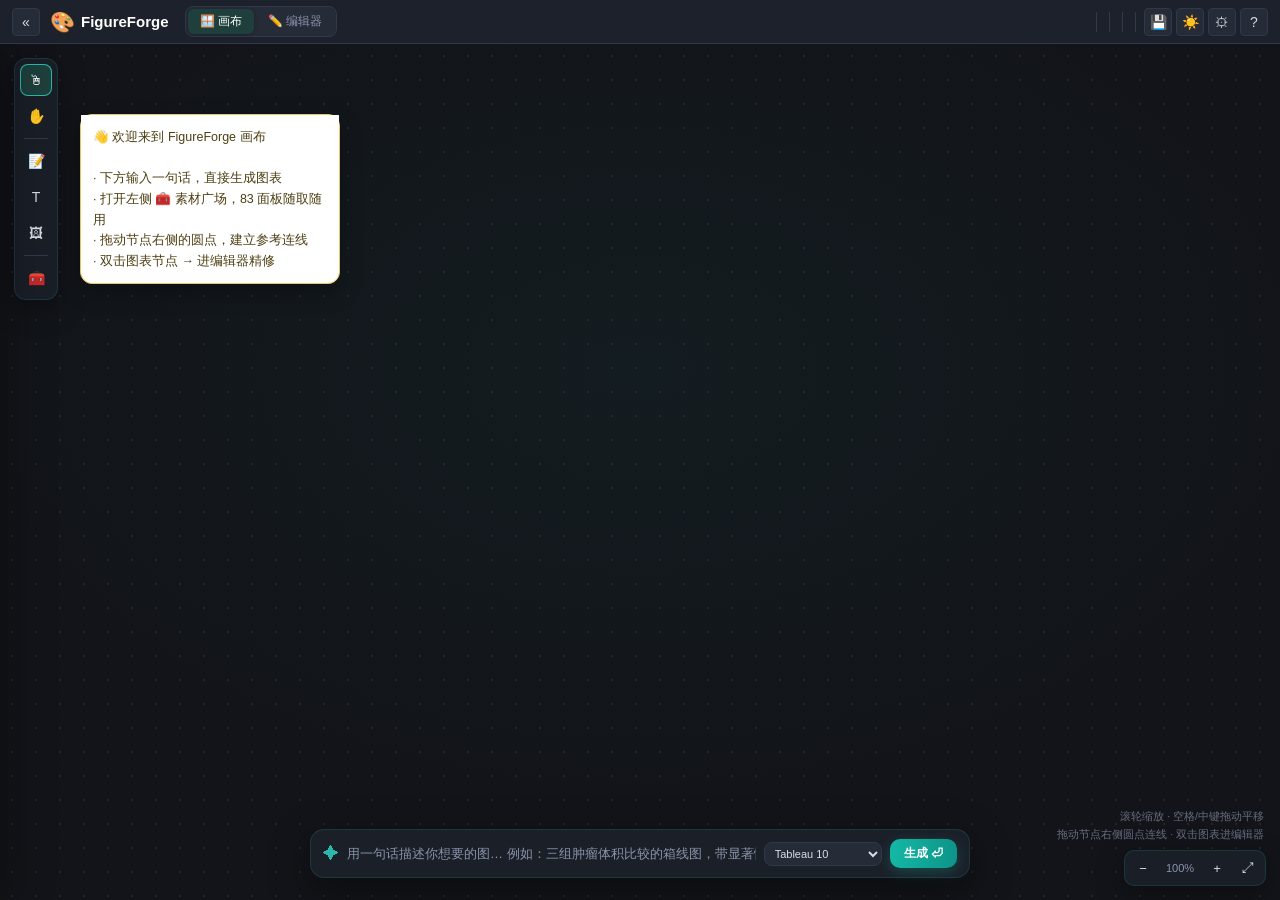
==== commit 0cf7e709: "figureforge: VibePaper-style infinite canvas workspace - One-sentence prompt bar compiles a descript" ====
--- a/figureforge/index.html
+++ b/figureforge/index.html
@@ -6,6 +6,7 @@
   <title>FigureForge — 可视化图形编辑器</title>
   <link rel="icon" href="data:image/svg+xml,<svg xmlns='http://www.w3.org/2000/svg' viewBox='0 0 100 100'><text y='.9em' font-size='90'>🎨</text></svg>">
   <link rel="stylesheet" href="css/style.css">
+  <link rel="stylesheet" href="css/workspace.css">
 </head>
 <body>
   <header id="topbar">
@@ -13,6 +14,10 @@
       <button id="btn-collapse-left" class="tool-btn" title="收起/展开左侧栏">«</button>
       <span class="logo-icon">🎨</span>
       <span class="logo-text">FigureForge</span>
+      <div class="mode-switch" style="margin-left:10px">
+        <button id="btn-mode-canvas" class="mode-btn active" title="无限画布 — 节点卡片 · 一句话生成">🪟 画布</button>
+        <button id="btn-mode-editor" class="mode-btn" title="单图编辑器 — 逐元素精修">✏️ 编辑器</button>
+      </div>
     </div>
     <div class="toolbar">
       <button id="btn-undo" class="tool-btn" title="撤销 (Ctrl+Z)" disabled>↶</button>
@@ -80,6 +85,67 @@
         <div id="selection-overlay" class="selection-overlay"></div>
       </div>
       <div id="context-menu" class="context-menu hidden"></div>
+
+      <!-- ===== VibePaper-style infinite canvas workspace ===== -->
+      <div id="workspace-view">
+        <div id="ws-world">
+          <svg id="ws-edges" width="1" height="1"></svg>
+          <div id="ws-nodes"></div>
+        </div>
+        <div id="ws-marquee" class="hidden"></div>
+
+        <div id="ws-empty">
+          <div class="ws-empty-badge">🪟</div>
+          <h2>从一个想法开始</h2>
+          <p>所有图表、图片与灵感都落在同一张无限画布上<br>一句话生成 · 自由排列 · 参考连线 · 双击精修</p>
+          <div class="ws-empty-chips">
+            <span class="ws-empty-chip" data-act="prompt">✦ 一句话生成图表</span>
+            <span class="ws-empty-chip" data-act="plaza">🧰 打开素材广场</span>
+            <span class="ws-empty-chip" data-act="note">📝 加张便签</span>
+          </div>
+        </div>
+
+        <div id="ws-toolbar">
+          <button class="ws-tool active" data-tool="select" title="选择 / 框选 (V)">🖱</button>
+          <button class="ws-tool" data-tool="hand" title="抓手平移 (H · 或按住空格)">✋</button>
+          <div class="ws-tool-sep"></div>
+          <button class="ws-tool" id="ws-tool-note" title="新建便签">📝</button>
+          <button class="ws-tool" id="ws-tool-text" title="新建文本">T</button>
+          <button class="ws-tool" id="ws-tool-image" title="插入图片">🖼</button>
+          <div class="ws-tool-sep"></div>
+          <button class="ws-tool" id="ws-tool-plaza" title="素材广场（图鉴 + 模板）">🧰</button>
+        </div>
+
+        <div id="ws-zoom-hint">滚轮缩放 · 空格/中键拖动平移<br>拖动节点右侧圆点连线 · 双击图表进编辑器</div>
+        <div id="ws-zoom">
+          <button class="ws-tool" id="ws-zoom-out" title="缩小">−</button>
+          <span id="ws-zoom-level" title="点击回到 100%">100%</span>
+          <button class="ws-tool" id="ws-zoom-in" title="放大">+</button>
+          <button class="ws-tool" id="ws-zoom-fit" title="适应全部节点 (Ctrl+0)">⤢</button>
+        </div>
+
+        <aside id="ws-plaza">
+          <div class="ws-plaza-head">
+            <span class="ws-plaza-title">🧰 素材广场</span>
+            <button class="ws-plaza-close" id="ws-plaza-close">✕</button>
+          </div>
+          <div class="ws-plaza-sub">浏览 9 套图鉴与全部出版级模板，点击即可放到画布上 remix</div>
+          <div id="ws-plaza-body"></div>
+        </aside>
+
+        <div id="ws-prompt">
+          <div class="ws-prompt-steps" id="ws-prompt-steps"></div>
+          <div class="ws-prompt-row">
+            <span class="ws-prompt-spark">✦</span>
+            <input id="ws-prompt-input" placeholder="用一句话描述你想要的图… 例如：三组肿瘤体积比较的箱线图，带显著性标记" autocomplete="off">
+            <select id="ws-prompt-palette" title="色板"></select>
+            <button id="ws-prompt-go">生成 ⏎</button>
+          </div>
+        </div>
+
+        <input type="file" id="ws-file-img" accept="image/*" class="hidden">
+      </div>
+      <!-- ===== workspace end ===== -->
     </main>
     <aside id="right-panel">
       <div id="prop-empty" class="prop-empty">
@@ -196,6 +262,12 @@
         <span>复制 SVG</span><span>Ctrl+Shift+C</span>
         <span>粘贴图片</span><span>Ctrl+V（截图直接入画布）</span>
         <span>裁剪 / 旋转图片</span><span>双击图片，或选中后在右侧面板</span>
+        <span style="grid-column:1/-1;border-top:1px solid var(--border);margin-top:6px;padding-top:8px;color:var(--accent);font-weight:600">🪟 无限画布</span>
+        <span>平移画布</span><span>空格/中键拖动，或抓手工具</span>
+        <span>缩放画布</span><span>滚轮 · Ctrl+± · Ctrl+0 适应全部</span>
+        <span>参考连线</span><span>拖动节点右侧圆点到另一节点</span>
+        <span>节点进编辑器</span><span>双击图表卡片</span>
+        <span>删除 / 复制 / 全选</span><span>Delete · Ctrl+D · Ctrl+A</span>
         <span>本帮助</span><span>?</span>
       </div>
       <div class="modal-actions">
@@ -215,6 +287,7 @@
   <script src="js/ai-generate.js"></script>
   <script src="js/export.js"></script>
   <script src="js/daynight.js"></script>
+  <script src="js/workspace.js"></script>
   <script src="js/app.js"></script>
 </body>
 </html>
--- a/figureforge/css/workspace.css
+++ b/figureforge/css/workspace.css
@@ -0,0 +1,186 @@
+/* FigureForge — Workspace (VibePaper-style infinite canvas)
+   Infinite pannable/zoomable canvas with node cards (figures, images,
+   notes, text), reference edges, a one-sentence prompt bar and a
+   remix plaza. Follows the dual-theme variables from style.css. */
+
+/* ---------- mode switching ---------- */
+body.mode-canvas #left-panel,
+body.mode-canvas #right-panel,
+body.mode-canvas #canvas-container,
+body.mode-canvas .canvas-empty,
+body.mode-canvas #btn-undo,
+body.mode-canvas #btn-redo,
+body.mode-canvas #btn-insert-text,
+body.mode-canvas .text-btn,
+body.mode-canvas #btn-grid,
+body.mode-canvas #btn-snap,
+body.mode-canvas #btn-zoom-out,
+body.mode-canvas #zoom-level,
+body.mode-canvas #btn-zoom-in,
+body.mode-canvas #btn-zoom-fit,
+body.mode-canvas .export-bar { display: none !important; }
+
+.mode-switch { display: flex; background: var(--bg-input); border: 1px solid var(--border); border-radius: 8px; padding: 2px; gap: 2px; }
+.mode-btn { background: transparent; border: none; color: var(--text-dim); padding: 4px 12px; border-radius: 6px; cursor: pointer; font-size: 12px; font-weight: 500; transition: all 0.15s; white-space: nowrap; }
+.mode-btn:hover { color: var(--text-bright); }
+.mode-btn.active { background: var(--accent-dim); color: var(--text-bright); box-shadow: 0 1px 4px rgba(0,0,0,0.25); }
+
+/* ---------- stage ---------- */
+#workspace-view { position: absolute; inset: 0; display: none; overflow: hidden; z-index: 5;
+  background-image:
+    radial-gradient(var(--ws-dot) 1.1px, transparent 1.3px),
+    radial-gradient(1100px 700px at 50% 38%, rgba(43, 184, 171, 0.05), transparent 62%);
+  background-color: var(--bg-canvas); }
+#workspace-view.no-grid { background-image: none, radial-gradient(1100px 700px at 50% 38%, rgba(43, 184, 171, 0.05), transparent 62%); }
+body.mode-canvas #workspace-view { display: block; }
+
+#ws-world { position: absolute; left: 0; top: 0; width: 0; height: 0; transform-origin: 0 0; }
+body.theme-light { --ws-dot: rgba(19, 24, 38, 0.13); }
+body:not(.theme-light) { --ws-dot: rgba(255, 255, 255, 0.07); }
+
+#ws-edges { position: absolute; left: 0; top: 0; overflow: visible; pointer-events: none; }
+#ws-edges path.edge-line { fill: none; stroke: var(--text-dim); stroke-width: 1.6; opacity: 0.75; }
+#ws-edges path.edge-line.selected { stroke: var(--accent); stroke-width: 2.2; opacity: 1; }
+#ws-edges path.edge-hit { fill: none; stroke: transparent; stroke-width: 14; pointer-events: stroke; cursor: pointer; }
+#ws-edges path.edge-ghost { fill: none; stroke: var(--accent); stroke-width: 1.8; stroke-dasharray: 6 4; opacity: 0.9; }
+#ws-nodes { position: absolute; left: 0; top: 0; }
+
+#workspace-view.tool-hand { cursor: grab; }
+#workspace-view.tool-hand.panning { cursor: grabbing; }
+#workspace-view.tool-hand .ws-node { cursor: grab; }
+
+#ws-marquee { position: absolute; border: 1px solid var(--accent); background: color-mix(in srgb, var(--accent) 10%, transparent); border-radius: 3px; pointer-events: none; z-index: 40; }
+
+/* ---------- node cards ---------- */
+.ws-node { position: absolute; border-radius: 12px; background: var(--bg-panel); border: 1px solid var(--border);
+  box-shadow: 0 6px 24px rgba(0, 0, 0, 0.35); user-select: none; touch-action: none; }
+body.theme-light .ws-node { box-shadow: 0 6px 20px rgba(30, 42, 68, 0.14); }
+.ws-node:hover { border-color: color-mix(in srgb, var(--accent) 55%, var(--border)); }
+.ws-node.selected { border-color: var(--accent); box-shadow: 0 0 0 1.5px var(--accent), 0 10px 32px rgba(0, 0, 0, 0.4); }
+
+.ws-node-head { display: flex; align-items: center; gap: 6px; padding: 6px 8px; border-bottom: 1px solid var(--border);
+  cursor: grab; border-radius: 12px 12px 0 0; background: color-mix(in srgb, var(--bg-input) 60%, transparent); }
+.ws-node-head:active { cursor: grabbing; }
+.ws-node-icon { font-size: 12px; flex-shrink: 0; }
+.ws-node-title { font-size: 11.5px; font-weight: 600; color: var(--text-bright); flex: 1; white-space: nowrap; overflow: hidden; text-overflow: ellipsis; outline: none; border-radius: 4px; padding: 1px 4px; }
+.ws-node-title[contenteditable="true"] { background: var(--bg-input); box-shadow: 0 0 0 1px var(--accent); cursor: text; white-space: pre-wrap; }
+.ws-node-actions { display: none; gap: 2px; flex-shrink: 0; }
+.ws-node:hover .ws-node-actions, .ws-node.selected .ws-node-actions { display: flex; }
+.ws-node-actions button { background: transparent; border: none; color: var(--text-dim); width: 20px; height: 20px; border-radius: 5px; cursor: pointer; font-size: 11px; line-height: 1; padding: 0; }
+.ws-node-actions button:hover { background: var(--bg-input); color: var(--text-bright); }
+
+.ws-node-body { border-radius: 0 0 12px 12px; overflow: hidden; background: #ffffff; }
+.ws-fig, .ws-img { line-height: 0; }
+.ws-fig svg { width: 100%; height: auto; display: block; }
+.ws-img img { width: 100%; height: auto; display: block; pointer-events: none; }
+
+/* sticky note */
+.ws-node.type-note { background: #f6e18b; border-color: #e3c96a; box-shadow: 0 8px 22px rgba(0,0,0,0.3); }
+body.theme-light .ws-node.type-note { box-shadow: 0 8px 18px rgba(120, 96, 20, 0.22); }
+.ws-node.type-note.selected { box-shadow: 0 0 0 1.5px var(--accent), 0 8px 22px rgba(0,0,0,0.3); }
+.ws-note-body { min-height: 150px; padding: 12px; font-size: 12.5px; line-height: 1.65; color: #4d3f12; outline: none; border-radius: 12px; cursor: grab; white-space: pre-wrap; word-break: break-word; }
+.ws-note-body:active { cursor: grabbing; }
+.ws-note-body[contenteditable="true"], .ws-text-body[contenteditable="true"] { cursor: text; }
+
+/* plain text node */
+.ws-node.type-text { background: transparent; border: 1px dashed transparent; box-shadow: none; border-radius: 8px; }
+.ws-node.type-text:hover { border-color: color-mix(in srgb, var(--accent) 45%, transparent); }
+.ws-node.type-text.selected { border-color: var(--accent); box-shadow: 0 0 0 1px var(--accent); }
+.ws-text-body { padding: 6px 8px; font-size: 14px; color: var(--text-bright); outline: none; cursor: grab; white-space: pre-wrap; word-break: break-word; min-width: 120px; }
+.ws-text-body:active { cursor: grabbing; }
+
+/* resize handle + edge port */
+.ws-node-resize { position: absolute; right: -5px; bottom: -5px; width: 12px; height: 12px; border-radius: 3px;
+  background: #ffffff; border: 1.5px solid var(--accent); cursor: nwse-resize; display: none; }
+.ws-node:hover .ws-node-resize, .ws-node.selected .ws-node-resize { display: block; }
+.ws-node-port { position: absolute; right: -7px; top: 50%; transform: translateY(-50%); width: 12px; height: 12px; border-radius: 50%;
+  background: var(--accent); border: 2.5px solid #ffffff; box-shadow: 0 1px 5px rgba(0,0,0,0.4); cursor: crosshair; display: none; z-index: 3; }
+.ws-node:hover .ws-node-port, .ws-node.selected .ws-node-port { display: block; }
+.ws-node.type-note .ws-node-port, .ws-node.type-text .ws-node-port { top: 24px; }
+
+/* generating state */
+.ws-gen { padding: 34px 20px; display: flex; flex-direction: column; align-items: center; gap: 14px; background: var(--bg-panel); }
+.ws-gen-ring { width: 30px; height: 30px; border-radius: 50%; border: 3px solid var(--accent-dim); border-top-color: var(--accent); animation: ws-spin 0.9s linear infinite; }
+@keyframes ws-spin { to { transform: rotate(360deg); } }
+.ws-gen-label { font-size: 11.5px; color: var(--text-dim); text-align: center; line-height: 1.6; }
+.ws-gen-label b { color: var(--accent); font-weight: 600; }
+
+/* ---------- floating chrome ---------- */
+#ws-toolbar { position: absolute; left: 14px; top: 14px; display: flex; flex-direction: column; gap: 4px; padding: 5px; z-index: 20;
+  background: color-mix(in srgb, var(--bg-panel) 82%, transparent); backdrop-filter: blur(10px); -webkit-backdrop-filter: blur(10px);
+  border: 1px solid var(--border-panel); border-radius: 12px; box-shadow: 0 8px 28px rgba(0,0,0,0.35); }
+.ws-tool { width: 32px; height: 32px; border-radius: 8px; border: none; background: transparent; color: var(--text); cursor: pointer; font-size: 14px; display: flex; align-items: center; justify-content: center; transition: all 0.14s; }
+.ws-tool:hover { background: var(--bg-input); }
+.ws-tool.active { background: var(--accent-dim); color: var(--text-bright); box-shadow: inset 0 0 0 1px var(--accent); }
+.ws-tool-sep { height: 1px; background: var(--border); margin: 2px 4px; }
+
+/* zoom cluster */
+#ws-zoom { position: absolute; right: 14px; bottom: 14px; display: flex; align-items: center; gap: 2px; padding: 4px; z-index: 20;
+  background: color-mix(in srgb, var(--bg-panel) 82%, transparent); backdrop-filter: blur(10px); -webkit-backdrop-filter: blur(10px);
+  border: 1px solid var(--border-panel); border-radius: 10px; box-shadow: 0 8px 28px rgba(0,0,0,0.35); }
+#ws-zoom .ws-tool { width: 28px; height: 26px; font-size: 13px; }
+#ws-zoom-level { font-size: 11px; color: var(--text-dim); min-width: 42px; text-align: center; font-variant-numeric: tabular-nums; cursor: pointer; }
+#ws-zoom-hint { position: absolute; right: 16px; bottom: 56px; font-size: 10.5px; color: var(--text-dim); opacity: 0.7; z-index: 19; pointer-events: none; text-align: right; line-height: 1.7; }
+
+/* ---------- prompt bar (one-sentence generation) ---------- */
+#ws-prompt { position: absolute; left: 50%; bottom: 22px; transform: translateX(-50%); width: min(660px, calc(100vw - 130px)); z-index: 25; }
+.ws-prompt-steps { display: flex; gap: 6px; justify-content: center; margin-bottom: 8px; flex-wrap: wrap; }
+.ws-prompt-steps:empty { margin: 0; }
+.ws-step-chip { font-size: 10.5px; padding: 3px 10px; border-radius: 20px; color: var(--text-dim);
+  background: color-mix(in srgb, var(--bg-panel) 85%, transparent); border: 1px solid var(--border-panel); animation: ws-chip-in 0.25s ease; }
+.ws-step-chip.running { color: var(--accent); border-color: var(--accent); box-shadow: 0 0 0 1px color-mix(in srgb, var(--accent) 35%, transparent); }
+.ws-step-chip.done { color: var(--success); border-color: color-mix(in srgb, var(--success) 50%, transparent); }
+@keyframes ws-chip-in { from { opacity: 0; transform: translateY(4px); } to { opacity: 1; transform: none; } }
+.ws-prompt-row { display: flex; align-items: center; gap: 8px; padding: 9px 12px; border-radius: 14px;
+  background: color-mix(in srgb, var(--bg-panel) 88%, transparent); backdrop-filter: blur(14px); -webkit-backdrop-filter: blur(14px);
+  border: 1px solid var(--border-panel); box-shadow: 0 12px 40px rgba(0, 0, 0, 0.42); transition: border-color 0.15s, box-shadow 0.15s; }
+.ws-prompt-row:focus-within { border-color: var(--accent); box-shadow: 0 12px 40px rgba(0, 0, 0, 0.42), 0 0 0 3px color-mix(in srgb, var(--accent) 18%, transparent); }
+.ws-prompt-spark { font-size: 16px; color: var(--accent); flex-shrink: 0; }
+#ws-prompt-input { flex: 1; background: transparent; border: none; outline: none; color: var(--text-bright); font-size: 13px; font-family: var(--font); }
+#ws-prompt-input::placeholder { color: var(--text-dim); }
+#ws-prompt-palette { background: var(--bg-input); border: 1px solid var(--border); color: var(--text); border-radius: 8px; padding: 4px 6px; font-size: 11px; max-width: 118px; }
+#ws-prompt-go { background: linear-gradient(90deg, #14b8a6, #0d9488); border: none; color: #ffffff; padding: 6px 14px; border-radius: 10px; cursor: pointer; font-size: 12px; font-weight: 600; white-space: nowrap; box-shadow: 0 4px 14px rgba(20, 184, 166, 0.28); transition: filter 0.15s; }
+#ws-prompt-go:hover { filter: brightness(1.07); }
+#ws-prompt-go:disabled { opacity: 0.5; cursor: wait; }
+
+/* ---------- plaza (remix gallery) ---------- */
+#ws-plaza { position: absolute; left: 0; top: 0; bottom: 0; width: 300px; z-index: 30; display: flex; flex-direction: column;
+  background: color-mix(in srgb, var(--bg-panel) 94%, transparent); backdrop-filter: blur(14px); -webkit-backdrop-filter: blur(14px);
+  border-right: 1px solid var(--border-panel); box-shadow: 14px 0 44px rgba(0, 0, 0, 0.3);
+  transform: translateX(-102%); transition: transform 0.22s ease; }
+#ws-plaza.open { transform: none; }
+.ws-plaza-head { display: flex; align-items: center; justify-content: space-between; padding: 12px 14px 8px; }
+.ws-plaza-title { font-size: 13px; font-weight: 700; color: var(--text-bright); letter-spacing: 0.02em; }
+.ws-plaza-close { background: transparent; border: none; color: var(--text-dim); font-size: 15px; cursor: pointer; width: 24px; height: 24px; border-radius: 6px; }
+.ws-plaza-close:hover { background: var(--bg-input); color: var(--text-bright); }
+.ws-plaza-sub { font-size: 11px; color: var(--text-dim); padding: 0 14px 10px; line-height: 1.6; }
+#ws-plaza-body { flex: 1; overflow-y: auto; padding: 0 14px 20px; }
+.ws-plaza-sec { font-size: 10.5px; font-weight: 600; color: var(--accent); text-transform: uppercase; letter-spacing: 0.09em; margin: 14px 0 8px; }
+.ws-plaza-grid { display: grid; grid-template-columns: 1fr 1fr; gap: 8px; }
+.ws-plaza-item { background: var(--bg-input); border: 1px solid var(--border); border-radius: 9px; padding: 6px; cursor: pointer; transition: all 0.15s; }
+.ws-plaza-item:hover { border-color: var(--accent); transform: translateY(-1px); box-shadow: 0 6px 18px rgba(0,0,0,0.35); }
+.ws-plaza-thumb { width: 100%; height: 66px; background: #ffffff; border-radius: 5px; display: flex; align-items: center; justify-content: center; overflow: hidden; position: relative; }
+.ws-plaza-thumb svg { max-width: 100%; max-height: 100%; }
+.ws-plaza-thumb .ws-plaza-spinner { font-size: 14px; color: var(--text-dim); animation: ws-spin 1s linear infinite; }
+.ws-plaza-label { font-size: 10.5px; color: var(--text); opacity: 0.8; text-align: center; margin-top: 4px; white-space: nowrap; overflow: hidden; text-overflow: ellipsis; }
+.ws-plaza-item:hover .ws-plaza-label { opacity: 1; color: var(--text-bright); }
+.ws-plaza-row { display: flex; gap: 8px; }
+.ws-plaza-row .ws-plaza-item { flex: 1; }
+
+/* ---------- empty hero ---------- */
+#ws-empty { position: absolute; left: 50%; top: 42%; transform: translate(-50%, -50%); text-align: center; z-index: 10; pointer-events: none; }
+#ws-empty.hidden { display: none; }
+.ws-empty-badge { width: 62px; height: 62px; margin: 0 auto 16px; display: flex; align-items: center; justify-content: center;
+  font-size: 26px; border-radius: 18px; background: var(--accent-dim); border: 1px solid var(--border-panel);
+  box-shadow: 0 10px 34px rgba(20, 184, 166, 0.18); }
+#ws-empty h2 { font-size: 20px; font-weight: 700; color: var(--text-bright); letter-spacing: 0.01em; }
+#ws-empty p { font-size: 12.5px; color: var(--text-dim); margin-top: 8px; line-height: 1.9; }
+.ws-empty-chips { display: flex; gap: 8px; justify-content: center; margin-top: 16px; flex-wrap: wrap; pointer-events: auto; }
+.ws-empty-chip { font-size: 11px; padding: 5px 12px; border-radius: 20px; color: var(--text); cursor: pointer;
+  background: color-mix(in srgb, var(--bg-panel) 80%, transparent); border: 1px solid var(--border-panel); transition: all 0.15s; }
+.ws-empty-chip:hover { border-color: var(--accent); color: var(--text-bright); }
+
+@media (max-width: 720px) {
+  #ws-plaza { width: 84vw; }
+  .mode-btn { padding: 4px 8px; font-size: 11px; }
+}
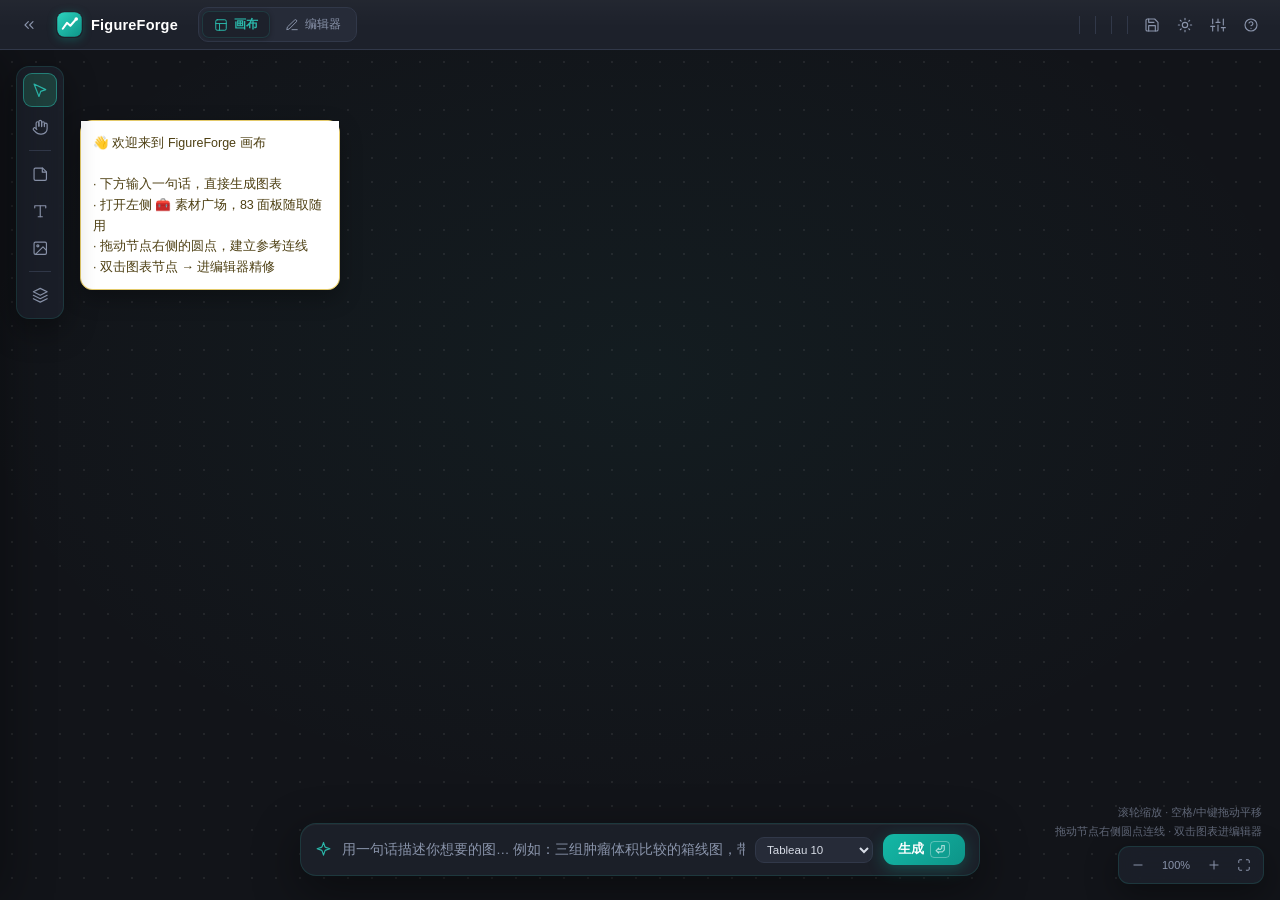
==== commit 41ce2229: "figureforge: UI polish pass — unified SVG icon set + chrome refinement - Replace ALL emoji UI icons " ====
--- a/figureforge/index.html
+++ b/figureforge/index.html
@@ -4,43 +4,48 @@
   <meta charset="UTF-8">
   <meta name="viewport" content="width=device-width, initial-scale=1.0">
   <title>FigureForge — 可视化图形编辑器</title>
-  <link rel="icon" href="data:image/svg+xml,<svg xmlns='http://www.w3.org/2000/svg' viewBox='0 0 100 100'><text y='.9em' font-size='90'>🎨</text></svg>">
+  <link rel="icon" href="data:image/svg+xml,%3Csvg xmlns='http://www.w3.org/2000/svg' viewBox='0 0 32 32'%3E%3Crect x='1' y='1' width='30' height='30' rx='8' fill='%230d9488'/%3E%3Cpolyline points='8 21 13 14 17 17.5 24 9.5' fill='none' stroke='white' stroke-width='2.6' stroke-linecap='round' stroke-linejoin='round'/%3E%3C/svg%3E">
   <link rel="stylesheet" href="css/style.css">
   <link rel="stylesheet" href="css/workspace.css">
 </head>
 <body>
   <header id="topbar">
     <div class="logo">
-      <button id="btn-collapse-left" class="tool-btn" title="收起/展开左侧栏">«</button>
-      <span class="logo-icon">🎨</span>
+      <button id="btn-collapse-left" class="tool-btn ghost" title="收起/展开左侧栏"><svg viewBox="0 0 24 24"><polyline points="11 17 6 12 11 7"/><polyline points="18 17 13 12 18 7"/></svg></button>
+      <svg class="logo-mark" viewBox="0 0 32 32" aria-hidden="true">
+        <defs><linearGradient id="ff-logo-g" x1="0" y1="0" x2="1" y2="1"><stop offset="0" stop-color="#2dd4bf"/><stop offset="1" stop-color="#0d9488"/></linearGradient></defs>
+        <rect x="1.5" y="1.5" width="29" height="29" rx="8.5" fill="url(#ff-logo-g)"/>
+        <polyline points="8 21 13 14 17 17.5 24 9.5" fill="none" stroke="#ffffff" stroke-width="2.4" stroke-linecap="round" stroke-linejoin="round"/>
+        <circle cx="24" cy="9.5" r="2.1" fill="#ffffff"/>
+      </svg>
       <span class="logo-text">FigureForge</span>
-      <div class="mode-switch" style="margin-left:10px">
-        <button id="btn-mode-canvas" class="mode-btn active" title="无限画布 — 节点卡片 · 一句话生成">🪟 画布</button>
-        <button id="btn-mode-editor" class="mode-btn" title="单图编辑器 — 逐元素精修">✏️ 编辑器</button>
+      <div class="mode-switch" id="mode-switch">
+        <button id="btn-mode-canvas" class="mode-btn active" title="无限画布 — 节点卡片 · 一句话生成"><svg viewBox="0 0 24 24"><rect x="3" y="3" width="18" height="18" rx="2.5"/><line x1="3" y1="9.5" x2="21" y2="9.5"/><line x1="9.5" y1="21" x2="9.5" y2="9.5"/></svg><span>画布</span></button>
+        <button id="btn-mode-editor" class="mode-btn" title="单图编辑器 — 逐元素精修"><svg viewBox="0 0 24 24"><path d="M12 20h9"/><path d="M16.5 3.5a2.1 2.1 0 0 1 3 3L7 19l-4 1 1-4Z"/></svg><span>编辑器</span></button>
       </div>
     </div>
     <div class="toolbar">
-      <button id="btn-undo" class="tool-btn" title="撤销 (Ctrl+Z)" disabled>↶</button>
-      <button id="btn-redo" class="tool-btn" title="重做 (Ctrl+Y)" disabled>↷</button>
-      <span class="tool-sep"></span>
-      <button id="btn-insert-text" class="tool-btn text-btn" title="插入文本框">T</button>
-      <span class="tool-sep"></span>
-      <button id="btn-zoom-out" class="tool-btn" title="缩小">−</button>
+      <button id="btn-undo" class="tool-btn" title="撤销 (Ctrl+Z)" disabled><svg viewBox="0 0 24 24"><polyline points="9 14 4 9 9 4"/><path d="M20 20v-7a4 4 0 0 0-4-4H4"/></svg></button>
+      <button id="btn-redo" class="tool-btn" title="重做 (Ctrl+Y)" disabled><svg viewBox="0 0 24 24"><polyline points="15 14 20 9 15 4"/><path d="M4 20v-7a4 4 0 0 1 4-4h12"/></svg></button>
+      <span class="tool-sep"></span>
+      <button id="btn-insert-text" class="tool-btn text-btn" title="插入文本框"><svg viewBox="0 0 24 24"><polyline points="4 7 4 4 20 4 20 7"/><line x1="9" y1="20" x2="15" y2="20"/><line x1="12" y1="4" x2="12" y2="20"/></svg></button>
+      <span class="tool-sep"></span>
+      <button id="btn-zoom-out" class="tool-btn" title="缩小"><svg viewBox="0 0 24 24"><line x1="5" y1="12" x2="19" y2="12"/></svg></button>
       <span id="zoom-level" class="zoom-display">100%</span>
-      <button id="btn-zoom-in" class="tool-btn" title="放大">+</button>
-      <button id="btn-zoom-fit" class="tool-btn" title="适应窗口">⤢</button>
-      <span class="tool-sep"></span>
-      <button id="btn-grid" class="tool-btn active" title="网格">⊞</button>
-      <button id="btn-snap" class="tool-btn active" title="对齐辅助">⇄</button>
-      <span class="tool-sep"></span>
-      <button id="btn-save" class="tool-btn" title="保存到浏览器 (Ctrl+S)，下次打开自动恢复">💾</button>
-      <button id="btn-theme" class="tool-btn" title="切换白天 / 黑夜主题">☀️</button>
-      <button id="btn-settings" class="tool-btn" title="AI 接口设置">⚙</button>
-      <button id="btn-help" class="tool-btn" title="快捷键帮助 (?)">?</button>
+      <button id="btn-zoom-in" class="tool-btn" title="放大"><svg viewBox="0 0 24 24"><line x1="12" y1="5" x2="12" y2="19"/><line x1="5" y1="12" x2="19" y2="12"/></svg></button>
+      <button id="btn-zoom-fit" class="tool-btn" title="适应窗口 (Ctrl+0)"><svg viewBox="0 0 24 24"><path d="M8 3H5a2 2 0 0 0-2 2v3"/><path d="M21 8V5a2 2 0 0 0-2-2h-3"/><path d="M16 21h3a2 2 0 0 0 2-2v-3"/><path d="M3 16v3a2 2 0 0 0 2 2h3"/></svg></button>
+      <span class="tool-sep"></span>
+      <button id="btn-grid" class="tool-btn active" title="网格"><svg viewBox="0 0 24 24"><rect x="3" y="3" width="7" height="7" rx="1.2"/><rect x="14" y="3" width="7" height="7" rx="1.2"/><rect x="14" y="14" width="7" height="7" rx="1.2"/><rect x="3" y="14" width="7" height="7" rx="1.2"/></svg></button>
+      <button id="btn-snap" class="tool-btn active" title="对齐辅助"><svg viewBox="0 0 24 24"><path d="M4 7h13"/><path d="m14 4 3 3-3 3"/><path d="M20 17H7"/><path d="m10 14-3 3 3 3"/></svg></button>
+      <span class="tool-sep"></span>
+      <button id="btn-save" class="tool-btn" title="保存到浏览器 (Ctrl+S)，下次打开自动恢复"><svg viewBox="0 0 24 24"><path d="M19 21H5a2 2 0 0 1-2-2V5a2 2 0 0 1 2-2h11l5 5v11a2 2 0 0 1-2 2z"/><polyline points="17 21 17 13 7 13 7 21"/><polyline points="7 3 7 8 15 8"/></svg></button>
+      <button id="btn-theme" class="tool-btn" title="切换白天 / 黑夜主题"></button>
+      <button id="btn-settings" class="tool-btn" title="AI 接口设置"><svg viewBox="0 0 24 24"><line x1="4" y1="21" x2="4" y2="14"/><line x1="4" y1="10" x2="4" y2="3"/><line x1="12" y1="21" x2="12" y2="12"/><line x1="12" y1="8" x2="12" y2="3"/><line x1="20" y1="21" x2="20" y2="16"/><line x1="20" y1="12" x2="20" y2="3"/><line x1="1" y1="14" x2="7" y2="14"/><line x1="9" y1="8" x2="15" y2="8"/><line x1="17" y1="16" x2="23" y2="16"/></svg></button>
+      <button id="btn-help" class="tool-btn" title="快捷键帮助 (?)"><svg viewBox="0 0 24 24"><circle cx="12" cy="12" r="9"/><path d="M9.1 9a3 3 0 0 1 5.8 1c0 2-3 3-3 3"/><line x1="12" y1="17" x2="12.01" y2="17"/></svg></button>
     </div>
     <div class="export-bar">
-      <button id="btn-export-svg" class="export-btn">导出… (Ctrl+E)</button>
-      <button id="btn-copy-svg" class="export-btn">复制 SVG</button>
+      <button id="btn-copy-svg" class="export-btn secondary"><svg viewBox="0 0 24 24"><rect x="9" y="9" width="13" height="13" rx="2"/><path d="M5 15H4a2 2 0 0 1-2-2V4a2 2 0 0 1 2-2h9a2 2 0 0 1 2 2v1"/></svg>复制 SVG</button>
+      <button id="btn-export-svg" class="export-btn"><svg viewBox="0 0 24 24"><path d="M21 15v4a2 2 0 0 1-2 2H5a2 2 0 0 1-2-2v-4"/><polyline points="7 10 12 15 17 10"/><line x1="12" y1="15" x2="12" y2="3"/></svg>导出 <kbd>Ctrl+E</kbd></button>
     </div>
   </header>
   <div id="main-layout">
@@ -49,9 +54,9 @@
         <div class="panel-title-row">
           <h3 class="panel-title">图表</h3>
           <div class="panel-title-actions">
-            <button id="btn-new-figure" class="mini-btn" title="新建空白图">➕ 新建</button>
-            <button id="btn-import-svg" class="mini-btn" title="导入 SVG（可编辑矢量）或 PNG / JPG / TIFF 图片">📥 导入</button>
-            <button id="btn-new-folder" class="mini-btn" title="新建分组文件夹">📁</button>
+            <button id="btn-new-figure" class="mini-btn" title="新建空白图">＋ 新建</button>
+            <button id="btn-import-svg" class="mini-btn" title="导入 SVG（可编辑矢量）或 PNG / JPG / TIFF 图片">↓ 导入</button>
+            <button id="btn-new-folder" class="mini-btn" title="新建分组文件夹">分组</button>
           </div>
         </div>
         <div id="chart-gallery" class="template-gallery"></div>
@@ -95,39 +100,39 @@
         <div id="ws-marquee" class="hidden"></div>
 
         <div id="ws-empty">
-          <div class="ws-empty-badge">🪟</div>
+          <div class="ws-empty-badge"><svg viewBox="0 0 24 24"><rect x="3" y="3" width="18" height="18" rx="2.5"/><line x1="3" y1="9.5" x2="21" y2="9.5"/><line x1="9.5" y1="21" x2="9.5" y2="9.5"/></svg></div>
           <h2>从一个想法开始</h2>
           <p>所有图表、图片与灵感都落在同一张无限画布上<br>一句话生成 · 自由排列 · 参考连线 · 双击精修</p>
           <div class="ws-empty-chips">
-            <span class="ws-empty-chip" data-act="prompt">✦ 一句话生成图表</span>
-            <span class="ws-empty-chip" data-act="plaza">🧰 打开素材广场</span>
-            <span class="ws-empty-chip" data-act="note">📝 加张便签</span>
+            <span class="ws-empty-chip" data-act="prompt"><svg viewBox="0 0 24 24"><path d="M12 3v3m0 12v3M3 12h3m12 0h3M5.6 5.6l2.1 2.1m8.6 8.6 2.1 2.1M5.6 18.4l2.1-2.1m8.6-8.6 2.1-2.1"/></svg>一句话生成图表</span>
+            <span class="ws-empty-chip" data-act="plaza"><svg viewBox="0 0 24 24"><polygon points="12 2 2 7 12 12 22 7 12 2"/><polyline points="2 17 12 22 22 17"/><polyline points="2 12 12 17 22 12"/></svg>打开素材广场</span>
+            <span class="ws-empty-chip" data-act="note"><svg viewBox="0 0 24 24"><path d="M15.5 3H5a2 2 0 0 0-2 2v14a2 2 0 0 0 2 2h14a2 2 0 0 0 2-2V8.5L15.5 3Z"/><path d="M15 3v6h6"/></svg>加张便签</span>
           </div>
         </div>
 
         <div id="ws-toolbar">
-          <button class="ws-tool active" data-tool="select" title="选择 / 框选 (V)">🖱</button>
-          <button class="ws-tool" data-tool="hand" title="抓手平移 (H · 或按住空格)">✋</button>
+          <button class="ws-tool active" data-tool="select" title="选择 / 框选"><svg viewBox="0 0 24 24"><path d="M3 3l7.1 18 2.6-7.3L20 11.1z"/></svg></button>
+          <button class="ws-tool" data-tool="hand" title="抓手平移（或按住空格）"><svg viewBox="0 0 24 24"><path d="M18 11V6a2 2 0 0 0-4 0v5"/><path d="M14 10V4a2 2 0 0 0-4 0v6"/><path d="M10 10.5V6a2 2 0 0 0-4 0v8"/><path d="M18 8a2 2 0 1 1 4 0v6a8 8 0 0 1-8 8h-2c-2.8 0-4.5-.86-5.99-2.34l-3.6-3.6a2 2 0 0 1 2.83-2.82L7 15"/></svg></button>
           <div class="ws-tool-sep"></div>
-          <button class="ws-tool" id="ws-tool-note" title="新建便签">📝</button>
-          <button class="ws-tool" id="ws-tool-text" title="新建文本">T</button>
-          <button class="ws-tool" id="ws-tool-image" title="插入图片">🖼</button>
+          <button class="ws-tool" id="ws-tool-note" title="新建便签"><svg viewBox="0 0 24 24"><path d="M15.5 3H5a2 2 0 0 0-2 2v14a2 2 0 0 0 2 2h14a2 2 0 0 0 2-2V8.5L15.5 3Z"/><path d="M15 3v6h6"/></svg></button>
+          <button class="ws-tool" id="ws-tool-text" title="新建文本"><svg viewBox="0 0 24 24"><polyline points="4 7 4 4 20 4 20 7"/><line x1="9" y1="20" x2="15" y2="20"/><line x1="12" y1="4" x2="12" y2="20"/></svg></button>
+          <button class="ws-tool" id="ws-tool-image" title="插入图片"><svg viewBox="0 0 24 24"><rect x="3" y="3" width="18" height="18" rx="2"/><circle cx="8.5" cy="8.5" r="1.5"/><path d="m21 15-5-5L5 21"/></svg></button>
           <div class="ws-tool-sep"></div>
-          <button class="ws-tool" id="ws-tool-plaza" title="素材广场（图鉴 + 模板）">🧰</button>
+          <button class="ws-tool" id="ws-tool-plaza" title="素材广场（图鉴 + 模板）"><svg viewBox="0 0 24 24"><polygon points="12 2 2 7 12 12 22 7 12 2"/><polyline points="2 17 12 22 22 17"/><polyline points="2 12 12 17 22 12"/></svg></button>
         </div>
 
         <div id="ws-zoom-hint">滚轮缩放 · 空格/中键拖动平移<br>拖动节点右侧圆点连线 · 双击图表进编辑器</div>
         <div id="ws-zoom">
-          <button class="ws-tool" id="ws-zoom-out" title="缩小">−</button>
+          <button class="ws-tool" id="ws-zoom-out" title="缩小"><svg viewBox="0 0 24 24"><line x1="5" y1="12" x2="19" y2="12"/></svg></button>
           <span id="ws-zoom-level" title="点击回到 100%">100%</span>
-          <button class="ws-tool" id="ws-zoom-in" title="放大">+</button>
-          <button class="ws-tool" id="ws-zoom-fit" title="适应全部节点 (Ctrl+0)">⤢</button>
+          <button class="ws-tool" id="ws-zoom-in" title="放大"><svg viewBox="0 0 24 24"><line x1="12" y1="5" x2="12" y2="19"/><line x1="5" y1="12" x2="19" y2="12"/></svg></button>
+          <button class="ws-tool" id="ws-zoom-fit" title="适应全部节点 (Ctrl+0)"><svg viewBox="0 0 24 24"><path d="M8 3H5a2 2 0 0 0-2 2v3"/><path d="M21 8V5a2 2 0 0 0-2-2h-3"/><path d="M16 21h3a2 2 0 0 0 2-2v-3"/><path d="M3 16v3a2 2 0 0 0 2 2h3"/></svg></button>
         </div>
 
         <aside id="ws-plaza">
           <div class="ws-plaza-head">
-            <span class="ws-plaza-title">🧰 素材广场</span>
-            <button class="ws-plaza-close" id="ws-plaza-close">✕</button>
+            <span class="ws-plaza-title"><svg viewBox="0 0 24 24"><polygon points="12 2 2 7 12 12 22 7 12 2"/><polyline points="2 17 12 22 22 17"/><polyline points="2 12 12 17 22 12"/></svg>素材广场</span>
+            <button class="ws-plaza-close" id="ws-plaza-close"><svg viewBox="0 0 24 24"><line x1="18" y1="6" x2="6" y2="18"/><line x1="6" y1="6" x2="18" y2="18"/></svg></button>
           </div>
           <div class="ws-plaza-sub">浏览 9 套图鉴与全部出版级模板，点击即可放到画布上 remix</div>
           <div id="ws-plaza-body"></div>
@@ -136,10 +141,10 @@
         <div id="ws-prompt">
           <div class="ws-prompt-steps" id="ws-prompt-steps"></div>
           <div class="ws-prompt-row">
-            <span class="ws-prompt-spark">✦</span>
+            <span class="ws-prompt-spark"><svg viewBox="0 0 24 24"><path d="M12 2l1.9 5.7a2 2 0 0 0 1.3 1.3L21 11l-5.8 1.9a2 2 0 0 0-1.3 1.3L12 20l-1.9-5.8a2 2 0 0 0-1.3-1.3L3 11l5.8-2a2 2 0 0 0 1.3-1.3z"/></svg></span>
             <input id="ws-prompt-input" placeholder="用一句话描述你想要的图… 例如：三组肿瘤体积比较的箱线图，带显著性标记" autocomplete="off">
             <select id="ws-prompt-palette" title="色板"></select>
-            <button id="ws-prompt-go">生成 ⏎</button>
+            <button id="ws-prompt-go">生成<kbd>⏎</kbd></button>
           </div>
         </div>
 
--- a/figureforge/css/style.css
+++ b/figureforge/css/style.css
@@ -31,37 +31,47 @@
 * { margin: 0; padding: 0; box-sizing: border-box; }
 body { font-family: var(--font); background: var(--bg); color: var(--text); overflow: hidden; height: 100vh; font-size: 13px; }
 
-#topbar { display: flex; align-items: center; justify-content: space-between; height: 44px; background: var(--bg-panel); border-bottom: 1px solid var(--border); padding: 0 12px; gap: 12px; }
-.logo { display: flex; align-items: center; gap: 6px; flex-shrink: 0; }
-.logo-icon { font-size: 20px; }
-.logo-text { font-size: 15px; font-weight: 600; color: var(--text-bright); }
-.toolbar { display: flex; align-items: center; gap: 4px; }
-.tool-btn { background: var(--bg-input); border: 1px solid var(--border); color: var(--text); width: 28px; height: 28px; border-radius: var(--radius); cursor: pointer; font-size: 14px; display: flex; align-items: center; justify-content: center; transition: all 0.15s; }
-.tool-btn:hover { background: var(--accent-dim); border-color: var(--accent); }
-.tool-btn:disabled { opacity: 0.3; cursor: not-allowed; }
-.tool-btn.active { background: var(--accent-dim); border-color: var(--accent); color: var(--text-bright); }
-.tool-sep { width: 1px; height: 20px; background: var(--border); margin: 0 4px; }
-.zoom-display { font-size: 11px; color: var(--text-dim); min-width: 40px; text-align: center; font-variant-numeric: tabular-nums; }
-.export-bar { display: flex; gap: 4px; }
-.export-btn { background: var(--bg-input); border: 1px solid var(--border); color: var(--text); padding: 5px 12px; border-radius: 6px; cursor: pointer; font-size: 12px; font-weight: 500; transition: all 0.15s; }
-.export-btn:hover { background: var(--accent-dim); border-color: var(--accent); }
-#btn-export-svg, #btn-export-do { background: linear-gradient(90deg, #14b8a6, #0d9488); border: none; color: #ffffff; font-weight: 600; box-shadow: 0 3px 12px rgba(20, 184, 166, 0.28); }
-#btn-export-svg:hover, #btn-export-do:hover { filter: brightness(1.07); box-shadow: 0 4px 16px rgba(20, 184, 166, 0.36); border: none; }
-
-#main-layout { display: flex; height: calc(100vh - 44px); }
+#topbar { display: flex; align-items: center; justify-content: space-between; height: 50px; background: var(--bg-panel); border-bottom: 1px solid var(--border); padding: 0 14px; gap: 14px;
+  background-image: linear-gradient(to bottom, rgba(255,255,255,0.028), transparent 55%); }
+body.theme-light #topbar { background-image: linear-gradient(to bottom, rgba(255,255,255,0.75), transparent 55%); }
+.logo { display: flex; align-items: center; gap: 8px; flex-shrink: 0; }
+.logo-mark { width: 27px; height: 27px; border-radius: 8px; box-shadow: 0 2px 8px rgba(13, 148, 136, 0.35); flex-shrink: 0; }
+.logo-text { font-size: 14.5px; font-weight: 650; color: var(--text-bright); letter-spacing: 0.015em; }
+.toolbar { display: flex; align-items: center; gap: 3px; }
+.tool-btn { background: transparent; border: 1px solid transparent; color: var(--text-dim); width: 30px; height: 30px; border-radius: 8px; cursor: pointer; display: flex; align-items: center; justify-content: center; transition: all 0.15s; }
+.tool-btn svg { width: 16px; height: 16px; fill: none; stroke: currentColor; stroke-width: 1.7; stroke-linecap: round; stroke-linejoin: round; }
+.tool-btn:hover { background: var(--bg-input); border-color: var(--border); color: var(--text-bright); }
+.tool-btn:disabled { opacity: 0.28; cursor: not-allowed; }
+.tool-btn:disabled:hover { background: transparent; border-color: transparent; color: var(--text-dim); }
+.tool-btn.active { background: var(--accent-dim); border-color: color-mix(in srgb, var(--accent) 55%, transparent); color: var(--accent); }
+.tool-btn.ghost { border: none; background: transparent; }
+.tool-btn.ghost:hover { border: none; background: var(--bg-input); }
+.tool-sep { width: 1px; height: 18px; background: var(--border); margin: 0 6px; }
+.zoom-display { font-size: 11px; color: var(--text-dim); min-width: 42px; text-align: center; font-variant-numeric: tabular-nums; }
+.export-bar { display: flex; gap: 7px; align-items: center; }
+.export-btn { display: inline-flex; align-items: center; gap: 6px; background: var(--bg-input); border: 1px solid var(--border); color: var(--text); padding: 6px 13px; border-radius: 9px; cursor: pointer; font-size: 12px; font-weight: 550; transition: all 0.15s; }
+.export-btn svg { width: 14px; height: 14px; fill: none; stroke: currentColor; stroke-width: 1.7; stroke-linecap: round; stroke-linejoin: round; }
+.export-btn kbd { font-family: var(--font); font-size: 10px; opacity: 0.62; border: 1px solid currentColor; border-radius: 4px; padding: 0 4px; line-height: 1.5; }
+.export-btn:hover { background: var(--accent-dim); border-color: var(--accent); color: var(--text-bright); }
+#btn-export-svg, #btn-export-do { background: linear-gradient(135deg, #14b8a6, #0d9488); border: none; color: #ffffff; font-weight: 600; box-shadow: 0 3px 12px rgba(20, 184, 166, 0.28); }
+#btn-export-svg:hover, #btn-export-do:hover { filter: brightness(1.07); box-shadow: 0 4px 16px rgba(20, 184, 166, 0.36); border: none; color: #ffffff; }
+#btn-export-svg kbd { border-color: rgba(255,255,255,0.5); }
+
+#main-layout { display: flex; height: calc(100vh - 50px); }
 #left-panel { width: 244px; background: var(--panel-grad); border-right: 1px solid var(--border-panel); overflow-y: auto; flex-shrink: 0; box-shadow: inset 1px 0 0 rgba(255,255,255,0.06); }
 #right-panel { width: 262px; background: var(--panel-grad); border-left: 1px solid var(--border-panel); overflow-y: auto; flex-shrink: 0; display: flex; flex-direction: column; box-shadow: inset -1px 0 0 rgba(255,255,255,0.06); }
 body.theme-light #left-panel, body.theme-light #right-panel { box-shadow: none; }
-.panel-section { padding: 10px; border-bottom: 1px solid var(--border-panel); }
-.panel-title { font-size: 11px; font-weight: 600; color: var(--accent); margin-bottom: 6px; text-transform: uppercase; letter-spacing: 0.09em; }
-
-.template-gallery { display: grid; grid-template-columns: 1fr 1fr; gap: 8px; }
-.template-item { background: var(--bg-input); border: 1px solid var(--border); border-radius: 7px; padding: 5px; cursor: pointer; transition: all 0.16s; display: flex; flex-direction: column; align-items: stretch; gap: 4px; overflow: hidden; }
-.template-item:hover { border-color: var(--accent); transform: translateY(-1px); box-shadow: 0 5px 16px rgba(0, 0, 0, 0.4); }
+.panel-section { padding: 12px; border-bottom: 1px solid var(--border-panel); }
+.panel-title { font-size: 10.5px; font-weight: 650; color: var(--accent); margin-bottom: 8px; text-transform: uppercase; letter-spacing: 0.1em; display: flex; align-items: center; gap: 6px; }
+.panel-title::before { content: ''; width: 3px; height: 10px; border-radius: 2px; background: linear-gradient(to bottom, #2dd4bf, #0d9488); flex-shrink: 0; }
+
+.template-gallery { display: grid; grid-template-columns: 1fr 1fr; gap: 9px; }
+.template-item { background: var(--bg-input); border: 1px solid var(--border); border-radius: 9px; padding: 6px; cursor: pointer; transition: all 0.16s; display: flex; flex-direction: column; align-items: stretch; gap: 5px; overflow: hidden; }
+.template-item:hover { border-color: var(--accent); transform: translateY(-1.5px); box-shadow: 0 6px 18px rgba(0, 0, 0, 0.4); }
 .template-item.selected { border-color: var(--accent); box-shadow: 0 0 0 1px var(--accent); }
-.template-thumb { width: 100%; height: 62px; background: #fff; border-radius: 4px; display: flex; align-items: center; justify-content: center; overflow: hidden; }
+.template-thumb { width: 100%; height: 72px; background: #fff; border-radius: 6px; display: flex; align-items: center; justify-content: center; overflow: hidden; }
 .template-thumb svg { max-width: 100%; max-height: 100%; }
-.template-label { font-size: 10.5px; color: var(--text); opacity: 0.78; text-align: center; white-space: nowrap; overflow: hidden; text-overflow: ellipsis; padding: 1px 0 2px; }
+.template-label { font-size: 11px; font-weight: 500; color: var(--text); opacity: 0.75; text-align: center; white-space: nowrap; overflow: hidden; text-overflow: ellipsis; padding: 1px 0 2px; }
 .template-item:hover .template-label, .template-item.selected .template-label { opacity: 1; color: var(--text-bright); }
 
 .ai-section { display: flex; flex-direction: column; }
@@ -83,8 +93,8 @@
   background-size: 24px 24px, auto; }
 body.theme-light #canvas-area { background-image: radial-gradient(rgba(19, 24, 38, 0.08) 1px, transparent 1.3px), radial-gradient(1100px 700px at 50% 38%, rgba(13, 148, 136, 0.05), transparent 62%); background-size: 24px 24px, auto; }
 #canvas-container { width: 100%; height: 100%; display: flex; align-items: center; justify-content: center; position: relative; }
-.canvas-empty { text-align: center; color: var(--text-dim); background: color-mix(in srgb, var(--bg-panel) 86%, transparent); border: 1px solid var(--border-panel); border-radius: 14px; padding: 36px 48px; box-shadow: 0 12px 44px rgba(0, 0, 0, 0.4); }
-.canvas-empty .empty-icon { font-size: 30px; width: 64px; height: 64px; display: flex; align-items: center; justify-content: center; margin: 0 auto 14px; background: var(--accent-dim); border: 1px solid var(--border-panel); border-radius: 50%; color: var(--accent); }
+.canvas-empty { text-align: center; color: var(--text-dim); background: color-mix(in srgb, var(--bg-panel) 86%, transparent); border: 1px solid var(--border-panel); border-radius: 18px; padding: 40px 54px; box-shadow: 0 18px 60px rgba(0, 0, 0, 0.42), inset 0 1px 0 rgba(255,255,255,0.05); }
+.canvas-empty .empty-icon { font-size: 26px; width: 64px; height: 64px; display: flex; align-items: center; justify-content: center; margin: 0 auto 16px; background: var(--accent-dim); border: 1px solid var(--border-panel); border-radius: 18px; color: var(--accent); }
 .canvas-empty p { font-size: 15px; font-weight: 600; color: var(--text-bright); letter-spacing: 0.01em; }
 .canvas-empty .empty-hint { font-size: 12px; font-weight: 400; color: var(--text-dim); opacity: 0.85; margin-top: 8px; line-height: 1.8; }
 .canvas-empty .empty-hint { font-size: 12px; color: var(--text-dim); opacity: 0.6; margin-top: 4px; }
@@ -137,7 +147,7 @@
 .panel-title-row { display: flex; align-items: center; justify-content: space-between; margin-bottom: 6px; gap: 4px; }
 .panel-title-row .panel-title { margin-bottom: 0; }
 .panel-title-actions { display: flex; gap: 3px; }
-.mini-btn { background: var(--bg-input); border: 1px solid var(--border); color: var(--text-dim); border-radius: 3px; font-size: 10px; padding: 2px 6px; cursor: pointer; white-space: nowrap; transition: all 0.15s; }
+.mini-btn { background: var(--bg-input); border: 1px solid var(--border); color: var(--text-dim); border-radius: 6px; font-size: 10.5px; font-weight: 550; padding: 3px 8px; cursor: pointer; white-space: nowrap; transition: all 0.15s; }
 .mini-btn:hover { border-color: var(--accent); color: var(--text-bright); }
 
 /* Folders */
@@ -166,7 +176,7 @@
 /* Modals */
 .modal { position: fixed; inset: 0; background: rgba(0,0,0,0.55); z-index: 500; display: flex; align-items: center; justify-content: center; }
 .modal.hidden { display: none; }
-.modal-box { background: var(--bg-panel); border: 1px solid var(--border); border-radius: 8px; padding: 18px 20px; width: 420px; max-width: 92vw; max-height: 86vh; overflow-y: auto; box-shadow: 0 12px 40px rgba(0,0,0,0.5); }
+.modal-box { background: var(--bg-panel); border: 1px solid var(--border); border-radius: 14px; padding: 20px 22px; width: 420px; max-width: 92vw; max-height: 86vh; overflow-y: auto; box-shadow: 0 20px 60px rgba(0,0,0,0.5); }
 .modal-title { font-size: 14px; color: var(--text-bright); margin-bottom: 14px; }
 .modal-row { display: flex; align-items: center; gap: 10px; margin-bottom: 10px; flex-wrap: wrap; }
 .modal-label { font-size: 12px; color: var(--text-dim); min-width: 52px; }
@@ -187,9 +197,9 @@
 #canvas-area.drop-hover::after { content: '松手放入 SVG / 图片'; position: absolute; inset: 12px; border: 2px dashed var(--accent); border-radius: 8px; display: flex; align-items: center; justify-content: center; color: var(--text-bright); font-size: 15px; background: rgba(74,158,255,0.08); pointer-events: none; z-index: 50; }
 
 
-.context-menu { position: absolute; background: var(--bg-panel); border: 1px solid var(--border); border-radius: var(--radius); box-shadow: 0 4px 12px rgba(0,0,0,0.4); z-index: 100; min-width: 140px; padding: 4px 0; }
+.context-menu { position: absolute; background: var(--bg-panel); border: 1px solid var(--border); border-radius: 11px; box-shadow: 0 10px 32px rgba(0,0,0,0.45); z-index: 100; min-width: 150px; padding: 5px; }
 .context-menu.hidden { display: none; }
-.context-menu-item { padding: 6px 12px; cursor: pointer; font-size: 12px; color: var(--text); display: flex; align-items: center; gap: 6px; }
+.context-menu-item { padding: 7px 11px; cursor: pointer; font-size: 12px; color: var(--text); display: flex; align-items: center; gap: 7px; border-radius: 7px; }
 .context-menu-item:hover { background: var(--accent-dim); }
 .context-menu-item.danger { color: var(--danger); }
 .context-menu-item.danger:hover { background: rgba(229,57,53,0.2); }
@@ -198,10 +208,10 @@
 .prop-empty { padding: 20px; text-align: center; color: var(--text-dim); font-size: 12px; }
 .prop-panel.hidden { display: none; }
 .prop-panel { padding: 8px; flex: 1; }
-.prop-row { display: flex; align-items: center; justify-content: space-between; margin-bottom: 6px; gap: 8px; }
-.prop-row label { font-size: 12px; font-weight: 500; color: var(--text-dim); flex-shrink: 0; min-width: 4.5rem; }
-.prop-input, .prop-select { background: var(--bg-input); border: 1px solid var(--border); color: var(--text); border-radius: 6px; padding: 3px 6px; font-size: 12px; flex: 1; min-width: 0; font-family: var(--font); }
-.prop-input:focus, .prop-select:focus { outline: none; border-color: var(--accent); }
+.prop-row { display: flex; align-items: center; justify-content: space-between; margin-bottom: 7px; gap: 8px; }
+.prop-row label { font-size: 11.5px; font-weight: 500; color: var(--text-dim); flex-shrink: 0; min-width: 4.5rem; }
+.prop-input, .prop-select { background: var(--bg-input); border: 1px solid var(--border); color: var(--text); border-radius: 7px; padding: 4px 8px; font-size: 12px; flex: 1; min-width: 0; font-family: var(--font); transition: border-color 0.15s; }
+.prop-input:focus, .prop-select:focus { outline: none; border-color: var(--accent); box-shadow: 0 0 0 2.5px color-mix(in srgb, var(--accent) 14%, transparent); }
 .prop-color { display: flex; align-items: center; gap: 4px; flex: 1; }
 .prop-color input[type="color"] { width: 30px; height: 24px; border: 1px solid var(--border-panel); border-radius: 6px; cursor: pointer; background: none; padding: 0; }
 .prop-color input[type="color"]::-webkit-color-swatch-wrapper { padding: 0; }
@@ -229,7 +239,7 @@
 ::-webkit-scrollbar-thumb:hover { background: var(--text-dim); }
 .hidden { display: none !important; }
 
-.ff-toast { position: fixed; bottom: 24px; left: 50%; transform: translateX(-50%) translateY(20px); background: var(--bg-panel); border: 1px solid var(--border); color: var(--text); padding: 8px 16px; border-radius: var(--radius); font-size: 12px; box-shadow: 0 4px 12px rgba(0,0,0,0.4); z-index: 1000; opacity: 0; pointer-events: none; transition: all 0.25s; }
+.ff-toast { position: fixed; bottom: 24px; left: 50%; transform: translateX(-50%) translateY(20px); background: color-mix(in srgb, var(--bg-panel) 92%, transparent); backdrop-filter: blur(10px); -webkit-backdrop-filter: blur(10px); border: 1px solid var(--border-panel); color: var(--text); padding: 9px 18px; border-radius: 11px; font-size: 12px; box-shadow: 0 10px 32px rgba(0,0,0,0.45); z-index: 1000; opacity: 0; pointer-events: none; transition: all 0.25s; }
 .ff-toast.show { opacity: 1; transform: translateX(-50%) translateY(0); }
 
 /* Light-theme detail overrides */
--- a/figureforge/css/workspace.css
+++ b/figureforge/css/workspace.css
@@ -20,10 +20,12 @@
 body.mode-canvas #btn-zoom-fit,
 body.mode-canvas .export-bar { display: none !important; }
 
-.mode-switch { display: flex; background: var(--bg-input); border: 1px solid var(--border); border-radius: 8px; padding: 2px; gap: 2px; }
-.mode-btn { background: transparent; border: none; color: var(--text-dim); padding: 4px 12px; border-radius: 6px; cursor: pointer; font-size: 12px; font-weight: 500; transition: all 0.15s; white-space: nowrap; }
+.mode-switch { display: flex; background: var(--bg-input); border: 1px solid var(--border); border-radius: 10px; padding: 3px; gap: 3px; margin-left: 12px; }
+.mode-btn { display: inline-flex; align-items: center; gap: 6px; background: transparent; border: none; color: var(--text-dim); padding: 5px 12px; border-radius: 7px; cursor: pointer; font-size: 12px; font-weight: 550; transition: all 0.16s; white-space: nowrap; }
+.mode-btn svg { width: 14px; height: 14px; fill: none; stroke: currentColor; stroke-width: 1.7; stroke-linecap: round; stroke-linejoin: round; }
 .mode-btn:hover { color: var(--text-bright); }
-.mode-btn.active { background: var(--accent-dim); color: var(--text-bright); box-shadow: 0 1px 4px rgba(0,0,0,0.25); }
+.mode-btn.active { background: var(--bg-panel); color: var(--accent); box-shadow: 0 1px 5px rgba(0,0,0,0.3), inset 0 0 0 1px var(--border-panel); font-weight: 600; }
+body.theme-light .mode-btn.active { box-shadow: 0 1px 4px rgba(30, 42, 68, 0.14); }
 
 /* ---------- stage ---------- */
 #workspace-view { position: absolute; inset: 0; display: none; overflow: hidden; z-index: 5;
@@ -58,16 +60,19 @@
 .ws-node:hover { border-color: color-mix(in srgb, var(--accent) 55%, var(--border)); }
 .ws-node.selected { border-color: var(--accent); box-shadow: 0 0 0 1.5px var(--accent), 0 10px 32px rgba(0, 0, 0, 0.4); }
 
-.ws-node-head { display: flex; align-items: center; gap: 6px; padding: 6px 8px; border-bottom: 1px solid var(--border);
+.ws-node-head { display: flex; align-items: center; gap: 7px; padding: 7px 9px; border-bottom: 1px solid var(--border);
   cursor: grab; border-radius: 12px 12px 0 0; background: color-mix(in srgb, var(--bg-input) 60%, transparent); }
 .ws-node-head:active { cursor: grabbing; }
-.ws-node-icon { font-size: 12px; flex-shrink: 0; }
+.ws-node-icon { flex-shrink: 0; color: var(--accent); display: flex; }
+.ws-node-icon svg { width: 13px; height: 13px; fill: none; stroke: currentColor; stroke-width: 1.8; stroke-linecap: round; stroke-linejoin: round; }
 .ws-node-title { font-size: 11.5px; font-weight: 600; color: var(--text-bright); flex: 1; white-space: nowrap; overflow: hidden; text-overflow: ellipsis; outline: none; border-radius: 4px; padding: 1px 4px; }
 .ws-node-title[contenteditable="true"] { background: var(--bg-input); box-shadow: 0 0 0 1px var(--accent); cursor: text; white-space: pre-wrap; }
 .ws-node-actions { display: none; gap: 2px; flex-shrink: 0; }
 .ws-node:hover .ws-node-actions, .ws-node.selected .ws-node-actions { display: flex; }
-.ws-node-actions button { background: transparent; border: none; color: var(--text-dim); width: 20px; height: 20px; border-radius: 5px; cursor: pointer; font-size: 11px; line-height: 1; padding: 0; }
+.ws-node-actions button { display: flex; align-items: center; justify-content: center; background: transparent; border: none; color: var(--text-dim); width: 22px; height: 22px; border-radius: 6px; cursor: pointer; padding: 0; }
+.ws-node-actions button svg { width: 12px; height: 12px; fill: none; stroke: currentColor; stroke-width: 1.8; stroke-linecap: round; stroke-linejoin: round; }
 .ws-node-actions button:hover { background: var(--bg-input); color: var(--text-bright); }
+.ws-node-actions button[data-act="del"]:hover { color: var(--danger); }
 
 .ws-node-body { border-radius: 0 0 12px 12px; overflow: hidden; background: #ffffff; }
 .ws-fig, .ws-img { line-height: 0; }
@@ -106,41 +111,46 @@
 .ws-gen-label b { color: var(--accent); font-weight: 600; }
 
 /* ---------- floating chrome ---------- */
-#ws-toolbar { position: absolute; left: 14px; top: 14px; display: flex; flex-direction: column; gap: 4px; padding: 5px; z-index: 20;
-  background: color-mix(in srgb, var(--bg-panel) 82%, transparent); backdrop-filter: blur(10px); -webkit-backdrop-filter: blur(10px);
-  border: 1px solid var(--border-panel); border-radius: 12px; box-shadow: 0 8px 28px rgba(0,0,0,0.35); }
-.ws-tool { width: 32px; height: 32px; border-radius: 8px; border: none; background: transparent; color: var(--text); cursor: pointer; font-size: 14px; display: flex; align-items: center; justify-content: center; transition: all 0.14s; }
-.ws-tool:hover { background: var(--bg-input); }
-.ws-tool.active { background: var(--accent-dim); color: var(--text-bright); box-shadow: inset 0 0 0 1px var(--accent); }
-.ws-tool-sep { height: 1px; background: var(--border); margin: 2px 4px; }
+#ws-toolbar { position: absolute; left: 16px; top: 16px; display: flex; flex-direction: column; gap: 3px; padding: 6px; z-index: 20;
+  background: color-mix(in srgb, var(--bg-panel) 84%, transparent); backdrop-filter: blur(12px); -webkit-backdrop-filter: blur(12px);
+  border: 1px solid var(--border-panel); border-radius: 13px; box-shadow: 0 10px 32px rgba(0,0,0,0.38); }
+.ws-tool { width: 34px; height: 34px; border-radius: 9px; border: none; background: transparent; color: var(--text-dim); cursor: pointer; display: flex; align-items: center; justify-content: center; transition: all 0.14s; }
+.ws-tool svg { width: 16.5px; height: 16.5px; fill: none; stroke: currentColor; stroke-width: 1.7; stroke-linecap: round; stroke-linejoin: round; }
+.ws-tool:hover { background: var(--bg-input); color: var(--text-bright); }
+.ws-tool.active { background: var(--accent-dim); color: var(--accent); box-shadow: inset 0 0 0 1px color-mix(in srgb, var(--accent) 55%, transparent); }
+.ws-tool-sep { height: 1px; background: var(--border); margin: 3px 6px; }
 
 /* zoom cluster */
-#ws-zoom { position: absolute; right: 14px; bottom: 14px; display: flex; align-items: center; gap: 2px; padding: 4px; z-index: 20;
-  background: color-mix(in srgb, var(--bg-panel) 82%, transparent); backdrop-filter: blur(10px); -webkit-backdrop-filter: blur(10px);
-  border: 1px solid var(--border-panel); border-radius: 10px; box-shadow: 0 8px 28px rgba(0,0,0,0.35); }
-#ws-zoom .ws-tool { width: 28px; height: 26px; font-size: 13px; }
-#ws-zoom-level { font-size: 11px; color: var(--text-dim); min-width: 42px; text-align: center; font-variant-numeric: tabular-nums; cursor: pointer; }
-#ws-zoom-hint { position: absolute; right: 16px; bottom: 56px; font-size: 10.5px; color: var(--text-dim); opacity: 0.7; z-index: 19; pointer-events: none; text-align: right; line-height: 1.7; }
+#ws-zoom { position: absolute; right: 16px; bottom: 16px; display: flex; align-items: center; gap: 2px; padding: 5px; z-index: 20;
+  background: color-mix(in srgb, var(--bg-panel) 84%, transparent); backdrop-filter: blur(12px); -webkit-backdrop-filter: blur(12px);
+  border: 1px solid var(--border-panel); border-radius: 11px; box-shadow: 0 10px 32px rgba(0,0,0,0.38); }
+#ws-zoom .ws-tool { width: 28px; height: 26px; }
+#ws-zoom .ws-tool svg { width: 14px; height: 14px; }
+#ws-zoom-level { font-size: 11px; color: var(--text-dim); min-width: 44px; text-align: center; font-variant-numeric: tabular-nums; cursor: pointer; border-radius: 6px; padding: 4px 0; transition: all 0.14s; }
+#ws-zoom-level:hover { color: var(--text-bright); background: var(--bg-input); }
+#ws-zoom-hint { position: absolute; right: 18px; bottom: 60px; font-size: 10.5px; color: var(--text-dim); opacity: 0.65; z-index: 19; pointer-events: none; text-align: right; line-height: 1.75; }
 
 /* ---------- prompt bar (one-sentence generation) ---------- */
-#ws-prompt { position: absolute; left: 50%; bottom: 22px; transform: translateX(-50%); width: min(660px, calc(100vw - 130px)); z-index: 25; }
+#ws-prompt { position: absolute; left: 50%; bottom: 24px; transform: translateX(-50%); width: min(680px, calc(100vw - 140px)); z-index: 25; }
 .ws-prompt-steps { display: flex; gap: 6px; justify-content: center; margin-bottom: 8px; flex-wrap: wrap; }
 .ws-prompt-steps:empty { margin: 0; }
-.ws-step-chip { font-size: 10.5px; padding: 3px 10px; border-radius: 20px; color: var(--text-dim);
+.ws-step-chip { font-size: 10.5px; padding: 3.5px 11px; border-radius: 20px; color: var(--text-dim);
   background: color-mix(in srgb, var(--bg-panel) 85%, transparent); border: 1px solid var(--border-panel); animation: ws-chip-in 0.25s ease; }
 .ws-step-chip.running { color: var(--accent); border-color: var(--accent); box-shadow: 0 0 0 1px color-mix(in srgb, var(--accent) 35%, transparent); }
 .ws-step-chip.done { color: var(--success); border-color: color-mix(in srgb, var(--success) 50%, transparent); }
 @keyframes ws-chip-in { from { opacity: 0; transform: translateY(4px); } to { opacity: 1; transform: none; } }
-.ws-prompt-row { display: flex; align-items: center; gap: 8px; padding: 9px 12px; border-radius: 14px;
-  background: color-mix(in srgb, var(--bg-panel) 88%, transparent); backdrop-filter: blur(14px); -webkit-backdrop-filter: blur(14px);
-  border: 1px solid var(--border-panel); box-shadow: 0 12px 40px rgba(0, 0, 0, 0.42); transition: border-color 0.15s, box-shadow 0.15s; }
-.ws-prompt-row:focus-within { border-color: var(--accent); box-shadow: 0 12px 40px rgba(0, 0, 0, 0.42), 0 0 0 3px color-mix(in srgb, var(--accent) 18%, transparent); }
-.ws-prompt-spark { font-size: 16px; color: var(--accent); flex-shrink: 0; }
-#ws-prompt-input { flex: 1; background: transparent; border: none; outline: none; color: var(--text-bright); font-size: 13px; font-family: var(--font); }
+.ws-prompt-row { display: flex; align-items: center; gap: 10px; padding: 10px 14px; border-radius: 16px;
+  background: color-mix(in srgb, var(--bg-panel) 88%, transparent); backdrop-filter: blur(16px); -webkit-backdrop-filter: blur(16px);
+  border: 1px solid var(--border-panel); box-shadow: 0 14px 48px rgba(0, 0, 0, 0.45), inset 0 1px 0 rgba(255,255,255,0.04); transition: border-color 0.15s, box-shadow 0.15s; }
+.ws-prompt-row:focus-within { border-color: color-mix(in srgb, var(--accent) 70%, transparent); box-shadow: 0 14px 48px rgba(0, 0, 0, 0.45), 0 0 0 3.5px color-mix(in srgb, var(--accent) 15%, transparent); }
+.ws-prompt-spark { flex-shrink: 0; color: var(--accent); display: flex; }
+.ws-prompt-spark svg { width: 17px; height: 17px; fill: none; stroke: currentColor; stroke-width: 1.6; stroke-linecap: round; stroke-linejoin: round; }
+#ws-prompt-input { flex: 1; background: transparent; border: none; outline: none; color: var(--text-bright); font-size: 13.5px; font-family: var(--font); min-width: 0; }
 #ws-prompt-input::placeholder { color: var(--text-dim); }
-#ws-prompt-palette { background: var(--bg-input); border: 1px solid var(--border); color: var(--text); border-radius: 8px; padding: 4px 6px; font-size: 11px; max-width: 118px; }
-#ws-prompt-go { background: linear-gradient(90deg, #14b8a6, #0d9488); border: none; color: #ffffff; padding: 6px 14px; border-radius: 10px; cursor: pointer; font-size: 12px; font-weight: 600; white-space: nowrap; box-shadow: 0 4px 14px rgba(20, 184, 166, 0.28); transition: filter 0.15s; }
-#ws-prompt-go:hover { filter: brightness(1.07); }
+#ws-prompt-palette { background: var(--bg-input); border: 1px solid var(--border); color: var(--text); border-radius: 9px; padding: 5px 7px; font-size: 11.5px; max-width: 118px; cursor: pointer; }
+#ws-prompt-go { display: inline-flex; align-items: center; gap: 6px; background: linear-gradient(135deg, #14b8a6, #0d9488); border: none; color: #ffffff; padding: 7px 15px; border-radius: 11px; cursor: pointer; font-size: 12.5px; font-weight: 600; white-space: nowrap; box-shadow: 0 4px 16px rgba(20, 184, 166, 0.3); transition: filter 0.15s, box-shadow 0.15s; }
+#ws-prompt-go kbd { font-family: var(--font); font-size: 10px; opacity: 0.7; border: 1px solid rgba(255,255,255,0.45); border-radius: 4px; padding: 0 4px; line-height: 1.5; }
+#ws-prompt-go:hover { filter: brightness(1.07); box-shadow: 0 6px 20px rgba(20, 184, 166, 0.4); }
 #ws-prompt-go:disabled { opacity: 0.5; cursor: wait; }
 
 /* ---------- plaza (remix gallery) ---------- */
@@ -149,36 +159,42 @@
   border-right: 1px solid var(--border-panel); box-shadow: 14px 0 44px rgba(0, 0, 0, 0.3);
   transform: translateX(-102%); transition: transform 0.22s ease; }
 #ws-plaza.open { transform: none; }
-.ws-plaza-head { display: flex; align-items: center; justify-content: space-between; padding: 12px 14px 8px; }
-.ws-plaza-title { font-size: 13px; font-weight: 700; color: var(--text-bright); letter-spacing: 0.02em; }
-.ws-plaza-close { background: transparent; border: none; color: var(--text-dim); font-size: 15px; cursor: pointer; width: 24px; height: 24px; border-radius: 6px; }
+.ws-plaza-head { display: flex; align-items: center; justify-content: space-between; padding: 14px 16px 8px; }
+.ws-plaza-title { display: inline-flex; align-items: center; gap: 8px; font-size: 13.5px; font-weight: 700; color: var(--text-bright); letter-spacing: 0.02em; }
+.ws-plaza-title svg { width: 15px; height: 15px; fill: none; stroke: var(--accent); stroke-width: 1.7; stroke-linecap: round; stroke-linejoin: round; }
+.ws-plaza-close { display: flex; align-items: center; justify-content: center; background: transparent; border: none; color: var(--text-dim); cursor: pointer; width: 26px; height: 26px; border-radius: 7px; }
+.ws-plaza-close svg { width: 13px; height: 13px; fill: none; stroke: currentColor; stroke-width: 1.8; stroke-linecap: round; }
 .ws-plaza-close:hover { background: var(--bg-input); color: var(--text-bright); }
-.ws-plaza-sub { font-size: 11px; color: var(--text-dim); padding: 0 14px 10px; line-height: 1.6; }
-#ws-plaza-body { flex: 1; overflow-y: auto; padding: 0 14px 20px; }
-.ws-plaza-sec { font-size: 10.5px; font-weight: 600; color: var(--accent); text-transform: uppercase; letter-spacing: 0.09em; margin: 14px 0 8px; }
-.ws-plaza-grid { display: grid; grid-template-columns: 1fr 1fr; gap: 8px; }
-.ws-plaza-item { background: var(--bg-input); border: 1px solid var(--border); border-radius: 9px; padding: 6px; cursor: pointer; transition: all 0.15s; }
-.ws-plaza-item:hover { border-color: var(--accent); transform: translateY(-1px); box-shadow: 0 6px 18px rgba(0,0,0,0.35); }
-.ws-plaza-thumb { width: 100%; height: 66px; background: #ffffff; border-radius: 5px; display: flex; align-items: center; justify-content: center; overflow: hidden; position: relative; }
+.ws-plaza-sub { font-size: 11px; color: var(--text-dim); padding: 0 16px 12px; line-height: 1.6; border-bottom: 1px solid var(--border-panel); margin-bottom: 4px; }
+#ws-plaza-body { flex: 1; overflow-y: auto; padding: 0 16px 20px; }
+.ws-plaza-sec { font-size: 10.5px; font-weight: 650; color: var(--accent); text-transform: uppercase; letter-spacing: 0.1em; margin: 16px 0 9px; }
+.ws-plaza-grid { display: grid; grid-template-columns: 1fr 1fr; gap: 9px; }
+.ws-plaza-item { background: var(--bg-input); border: 1px solid var(--border); border-radius: 10px; padding: 7px; cursor: pointer; transition: all 0.15s; }
+.ws-plaza-item:hover { border-color: var(--accent); transform: translateY(-1.5px); box-shadow: 0 8px 22px rgba(0,0,0,0.38); }
+.ws-plaza-thumb { width: 100%; height: 70px; background: #ffffff; border-radius: 6px; display: flex; align-items: center; justify-content: center; overflow: hidden; position: relative; }
 .ws-plaza-thumb svg { max-width: 100%; max-height: 100%; }
 .ws-plaza-thumb .ws-plaza-spinner { font-size: 14px; color: var(--text-dim); animation: ws-spin 1s linear infinite; }
-.ws-plaza-label { font-size: 10.5px; color: var(--text); opacity: 0.8; text-align: center; margin-top: 4px; white-space: nowrap; overflow: hidden; text-overflow: ellipsis; }
+.ws-plaza-label { font-size: 11px; font-weight: 500; color: var(--text); opacity: 0.78; text-align: center; margin-top: 5px; white-space: nowrap; overflow: hidden; text-overflow: ellipsis; }
 .ws-plaza-item:hover .ws-plaza-label { opacity: 1; color: var(--text-bright); }
-.ws-plaza-row { display: flex; gap: 8px; }
+.ws-plaza-row { display: flex; gap: 9px; }
 .ws-plaza-row .ws-plaza-item { flex: 1; }
+.ws-plaza-row .ws-plaza-thumb { background: var(--bg-panel); color: var(--text-dim); }
+.ws-plaza-row .ws-plaza-thumb svg { width: 20px; height: 20px; fill: none; stroke: currentColor; stroke-width: 1.6; stroke-linecap: round; stroke-linejoin: round; }
 
 /* ---------- empty hero ---------- */
 #ws-empty { position: absolute; left: 50%; top: 42%; transform: translate(-50%, -50%); text-align: center; z-index: 10; pointer-events: none; }
 #ws-empty.hidden { display: none; }
-.ws-empty-badge { width: 62px; height: 62px; margin: 0 auto 16px; display: flex; align-items: center; justify-content: center;
-  font-size: 26px; border-radius: 18px; background: var(--accent-dim); border: 1px solid var(--border-panel);
-  box-shadow: 0 10px 34px rgba(20, 184, 166, 0.18); }
-#ws-empty h2 { font-size: 20px; font-weight: 700; color: var(--text-bright); letter-spacing: 0.01em; }
-#ws-empty p { font-size: 12.5px; color: var(--text-dim); margin-top: 8px; line-height: 1.9; }
-.ws-empty-chips { display: flex; gap: 8px; justify-content: center; margin-top: 16px; flex-wrap: wrap; pointer-events: auto; }
-.ws-empty-chip { font-size: 11px; padding: 5px 12px; border-radius: 20px; color: var(--text); cursor: pointer;
+.ws-empty-badge { width: 64px; height: 64px; margin: 0 auto 18px; display: flex; align-items: center; justify-content: center;
+  border-radius: 19px; background: var(--accent-dim); border: 1px solid var(--border-panel); color: var(--accent);
+  box-shadow: 0 12px 38px rgba(20, 184, 166, 0.2), inset 0 1px 0 rgba(255,255,255,0.06); }
+.ws-empty-badge svg { width: 26px; height: 26px; fill: none; stroke: currentColor; stroke-width: 1.5; stroke-linecap: round; stroke-linejoin: round; }
+#ws-empty h2 { font-size: 21px; font-weight: 700; color: var(--text-bright); letter-spacing: 0.01em; }
+#ws-empty p { font-size: 12.5px; color: var(--text-dim); margin-top: 9px; line-height: 1.9; }
+.ws-empty-chips { display: flex; gap: 9px; justify-content: center; margin-top: 18px; flex-wrap: wrap; pointer-events: auto; }
+.ws-empty-chip { display: inline-flex; align-items: center; gap: 7px; font-size: 11.5px; font-weight: 500; padding: 6px 14px; border-radius: 22px; color: var(--text); cursor: pointer;
   background: color-mix(in srgb, var(--bg-panel) 80%, transparent); border: 1px solid var(--border-panel); transition: all 0.15s; }
-.ws-empty-chip:hover { border-color: var(--accent); color: var(--text-bright); }
+.ws-empty-chip svg { width: 12.5px; height: 12.5px; fill: none; stroke: currentColor; stroke-width: 1.7; stroke-linecap: round; stroke-linejoin: round; opacity: 0.75; }
+.ws-empty-chip:hover { border-color: var(--accent); color: var(--text-bright); background: color-mix(in srgb, var(--accent) 8%, var(--bg-panel)); }
 
 @media (max-width: 720px) {
   #ws-plaza { width: 84vw; }
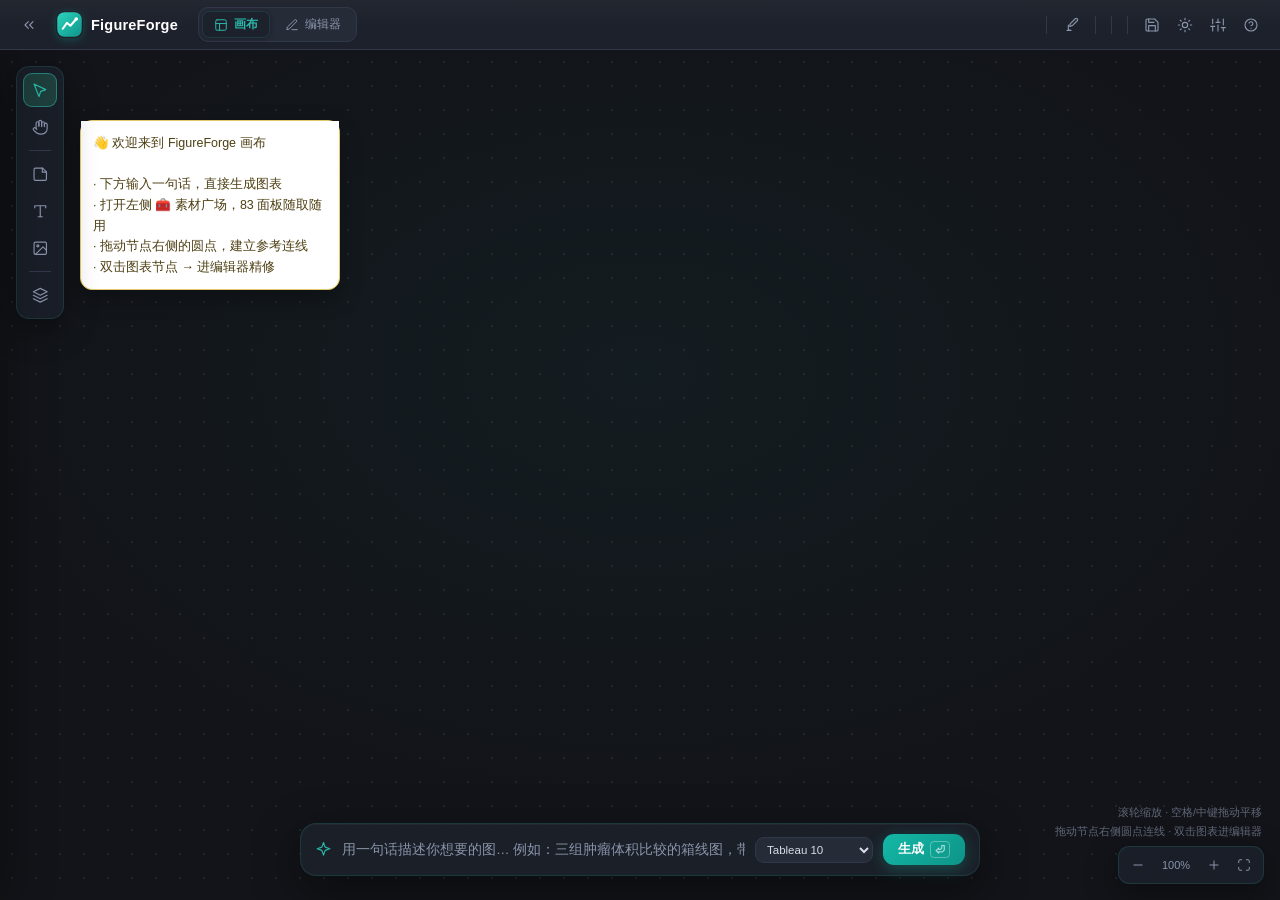
==== commit ec0f7590: "figureforge: decompose imported SVGs into editable elements + align/distribute bar + format painter " ====
--- a/figureforge/index.html
+++ b/figureforge/index.html
@@ -29,6 +29,7 @@
       <button id="btn-redo" class="tool-btn" title="重做 (Ctrl+Y)" disabled><svg viewBox="0 0 24 24"><polyline points="15 14 20 9 15 4"/><path d="M4 20v-7a4 4 0 0 1 4-4h12"/></svg></button>
       <span class="tool-sep"></span>
       <button id="btn-insert-text" class="tool-btn text-btn" title="插入文本框"><svg viewBox="0 0 24 24"><polyline points="4 7 4 4 20 4 20 7"/><line x1="9" y1="20" x2="15" y2="20"/><line x1="12" y1="4" x2="12" y2="20"/></svg></button>
+      <button id="btn-format-paint" class="tool-btn" title="格式刷：取样选中元素样式，点击其他元素应用（Esc 退出）"><svg viewBox="0 0 24 24"><path d="M18.4 2.6a2.1 2.1 0 0 1 3 3L14 13l-4 1 1-4Z"/><path d="M8 12v6a2 2 0 0 0 2 2h1"/><path d="M6 20h6"/></svg></button>
       <span class="tool-sep"></span>
       <button id="btn-zoom-out" class="tool-btn" title="缩小"><svg viewBox="0 0 24 24"><line x1="5" y1="12" x2="19" y2="12"/></svg></button>
       <span id="zoom-level" class="zoom-display">100%</span>
@@ -86,6 +87,7 @@
         </div>
         <div id="svg-canvas" class="svg-canvas hidden"></div>
         <svg id="guides-overlay"></svg>
+        <div id="align-bar" class="align-bar hidden"></div>
         <textarea id="text-editor" class="text-editor" rows="1" spellcheck="false"></textarea>
         <div id="selection-overlay" class="selection-overlay"></div>
       </div>
@@ -267,6 +269,8 @@
         <span>复制 SVG</span><span>Ctrl+Shift+C</span>
         <span>粘贴图片</span><span>Ctrl+V（截图直接入画布）</span>
         <span>裁剪 / 旋转图片</span><span>双击图片，或选中后在右侧面板</span>
+        <span>对齐 / 等距分布</span><span>多选后画布顶部浮动工具条</span>
+        <span>格式刷</span><span>选中取样 → 工具栏 🖌 → 依次点击目标（Esc 退出）</span>
         <span style="grid-column:1/-1;border-top:1px solid var(--border);margin-top:6px;padding-top:8px;color:var(--accent);font-weight:600">🪟 无限画布</span>
         <span>平移画布</span><span>空格/中键拖动，或抓手工具</span>
         <span>缩放画布</span><span>滚轮 · Ctrl+± · Ctrl+0 适应全部</span>
--- a/figureforge/css/style.css
+++ b/figureforge/css/style.css
@@ -119,6 +119,26 @@
 #guides-overlay .resize-handle[data-corner="ne"],
 #guides-overlay .resize-handle[data-corner="sw"] { cursor: nesw-resize; }
 #guides-overlay .resize-handle:hover { fill: var(--selection); }
+
+/* ── Align & distribute floating bar (appears on multi-select) ── */
+.align-bar { position: absolute; left: 50%; top: 12px; transform: translateX(-50%); z-index: 40;
+  display: flex; align-items: center; gap: 2px; padding: 4px 6px; border-radius: 12px;
+  background: color-mix(in srgb, var(--bg-panel) 88%, transparent); backdrop-filter: blur(10px); -webkit-backdrop-filter: blur(10px);
+  border: 1px solid var(--border-panel); box-shadow: 0 8px 28px rgba(0,0,0,0.35); }
+.align-bar.hidden { display: none; }
+.align-btn { width: 30px; height: 30px; border-radius: 8px; border: none; background: transparent;
+  color: var(--text); cursor: pointer; display: flex; align-items: center; justify-content: center;
+  padding: 0; transition: all 0.13s; }
+.align-btn svg { width: 17px; height: 17px; fill: none; stroke: currentColor; stroke-width: 1.6; stroke-linecap: round; stroke-linejoin: round; }
+.align-btn svg rect { fill: currentColor; fill-opacity: 0.28; stroke: none; }
+.align-btn:hover:not(:disabled) { background: var(--bg-input); color: var(--text-bright); }
+.align-btn:disabled { opacity: 0.3; cursor: not-allowed; }
+
+/* ── Format painter mode ── */
+body.paint-picking #svg-canvas svg { cursor: copy; }
+body.paint-picking #svg-canvas svg [data-edit="true"][data-selected="true"] { outline: none; }
+body.paint-picking #btn-format-paint { background: var(--accent-dim); border-color: var(--accent); color: var(--text-bright); animation: paint-pulse 1.6s ease infinite; }
+@keyframes paint-pulse { 0%, 100% { box-shadow: 0 0 0 0 color-mix(in srgb, var(--accent) 45%, transparent); } 50% { box-shadow: 0 0 0 5px color-mix(in srgb, var(--accent) 12%, transparent); } }
 
 /* Crop overlay (image crop mode) */
 #guides-overlay .crop-shade { fill: rgba(10, 12, 18, 0.45); pointer-events: none; }
